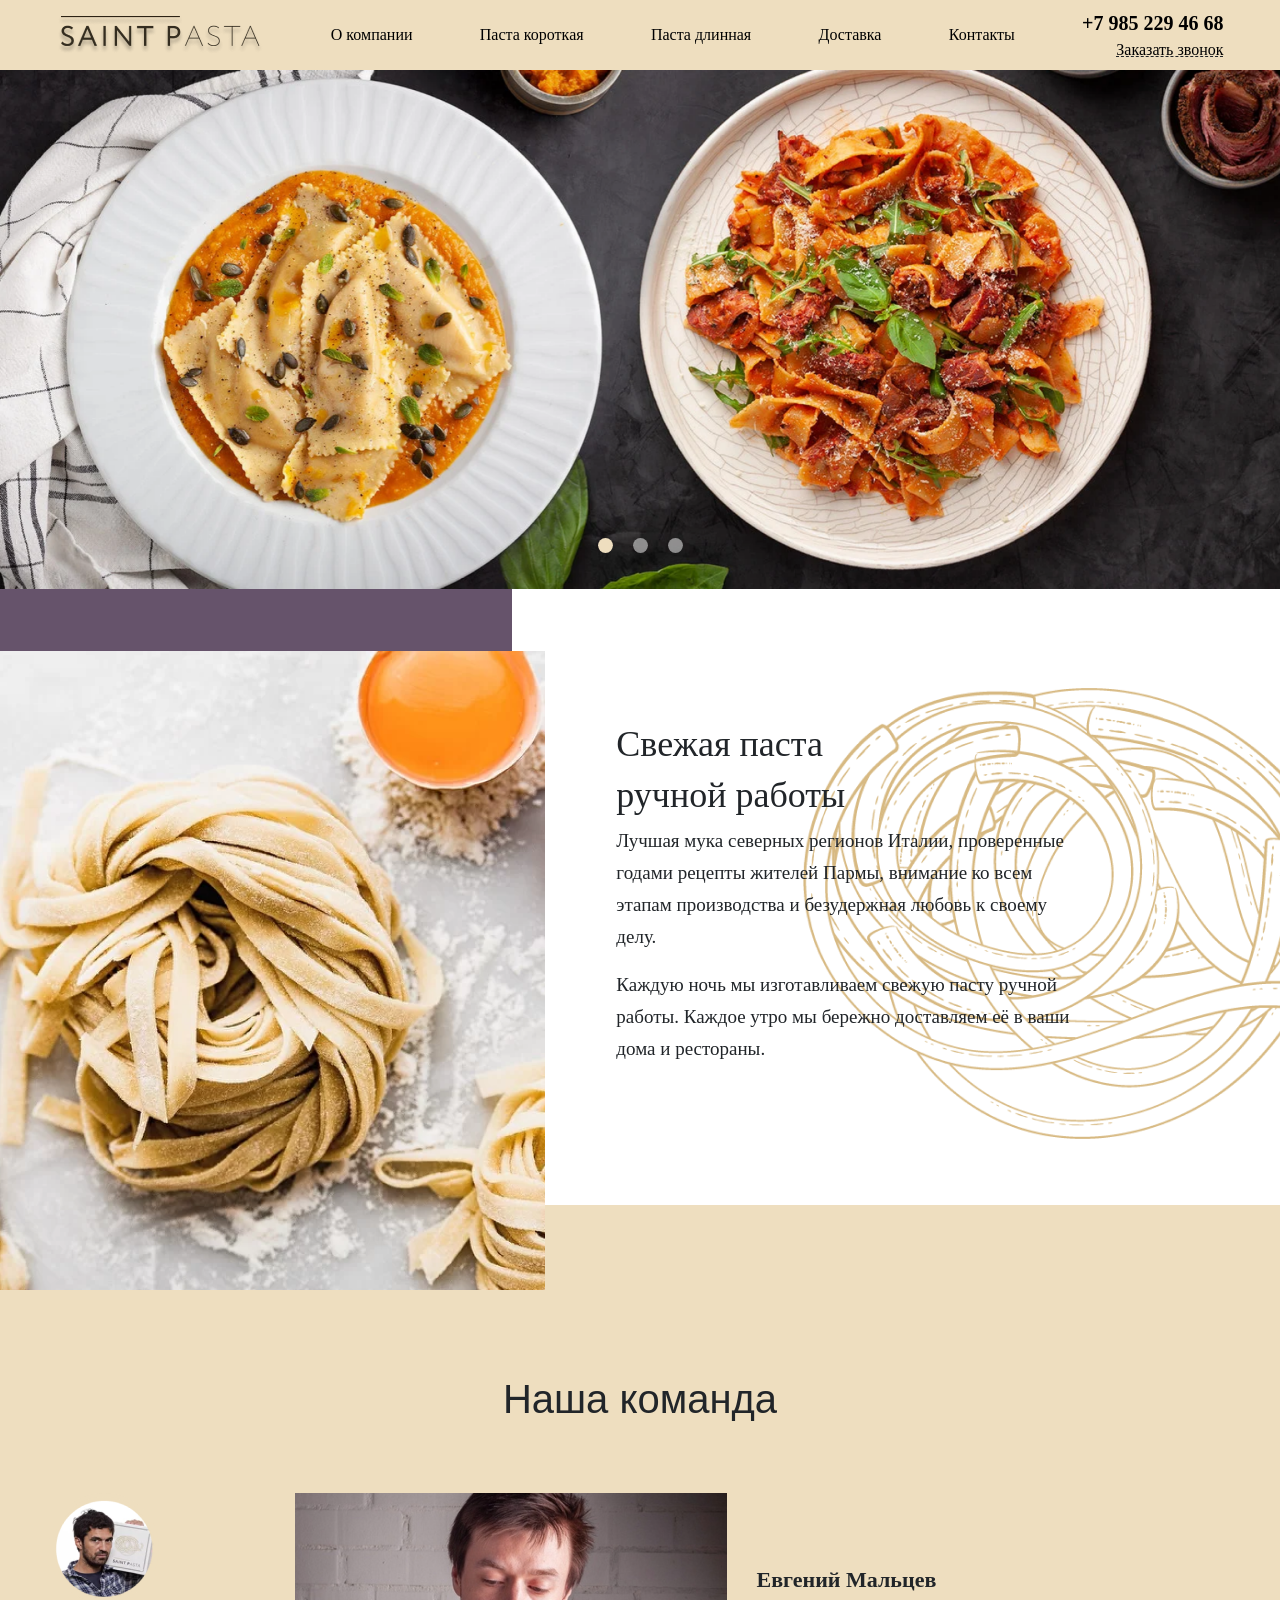
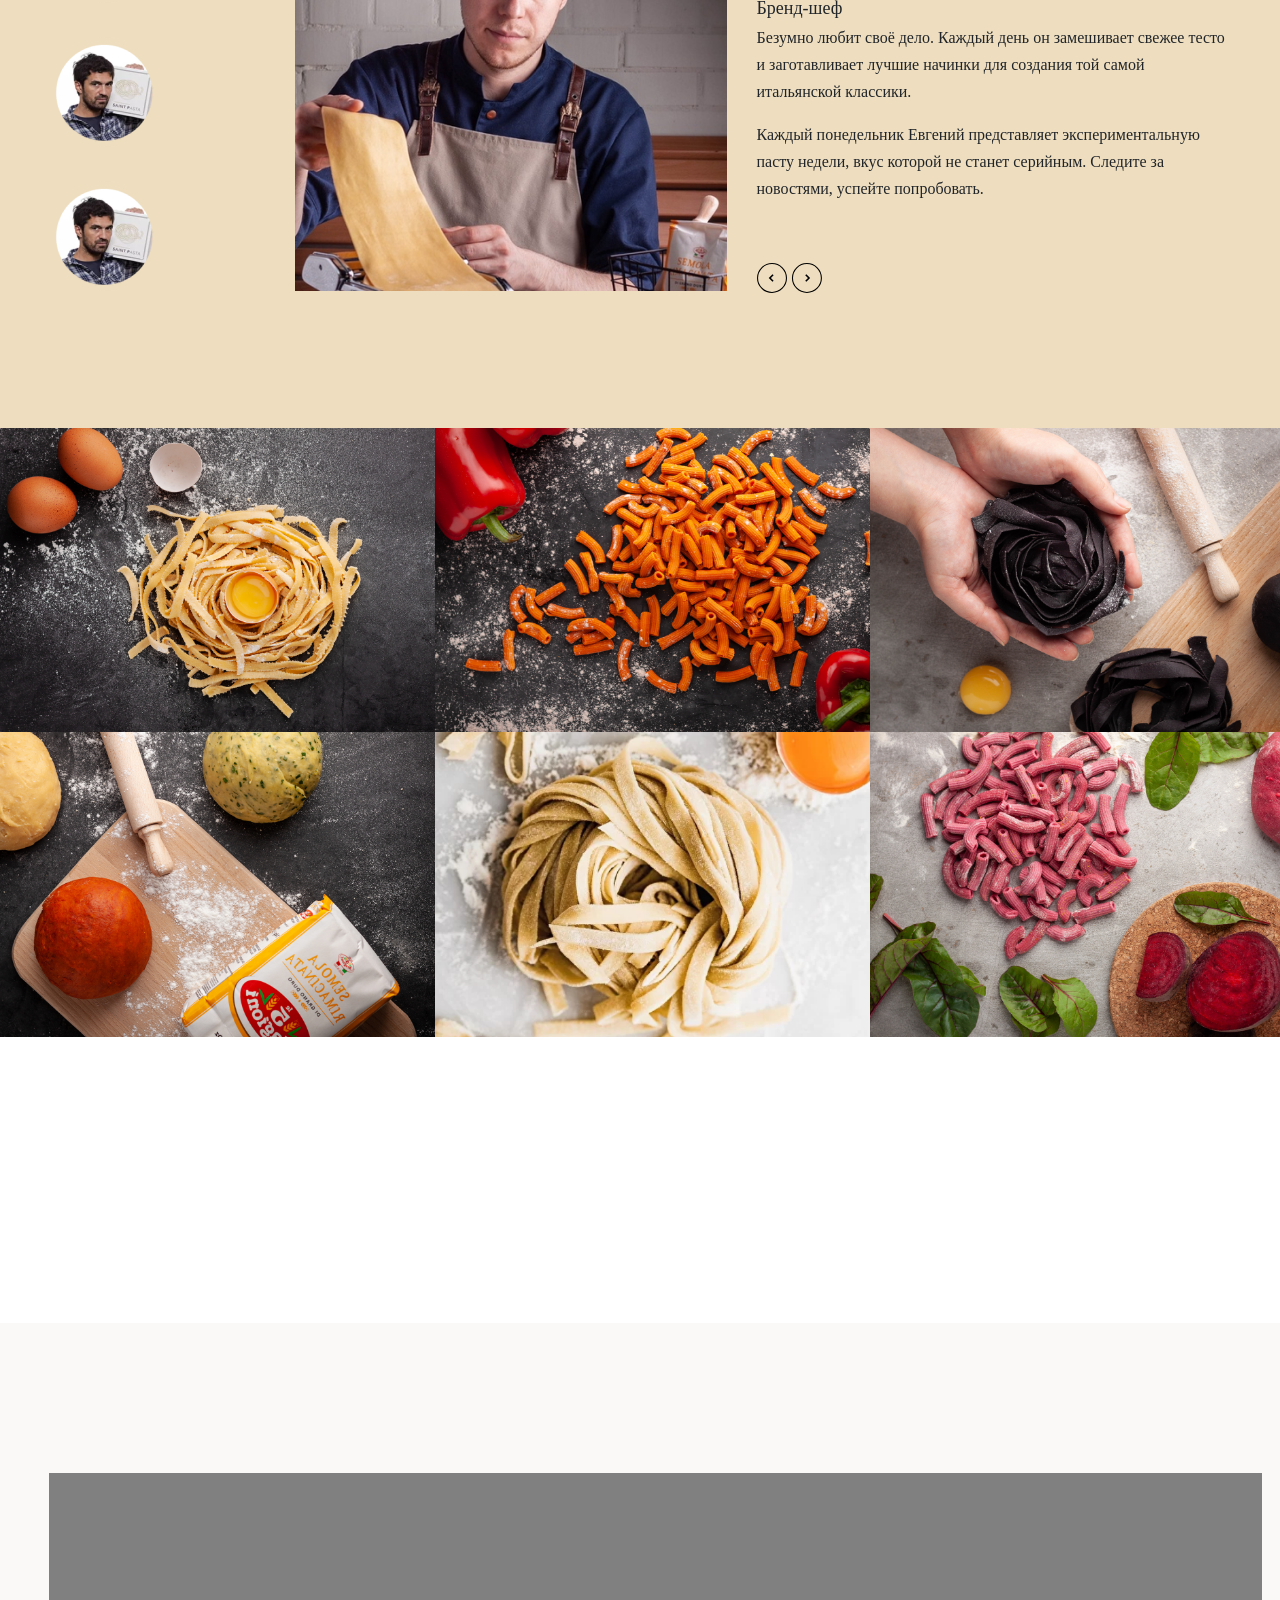
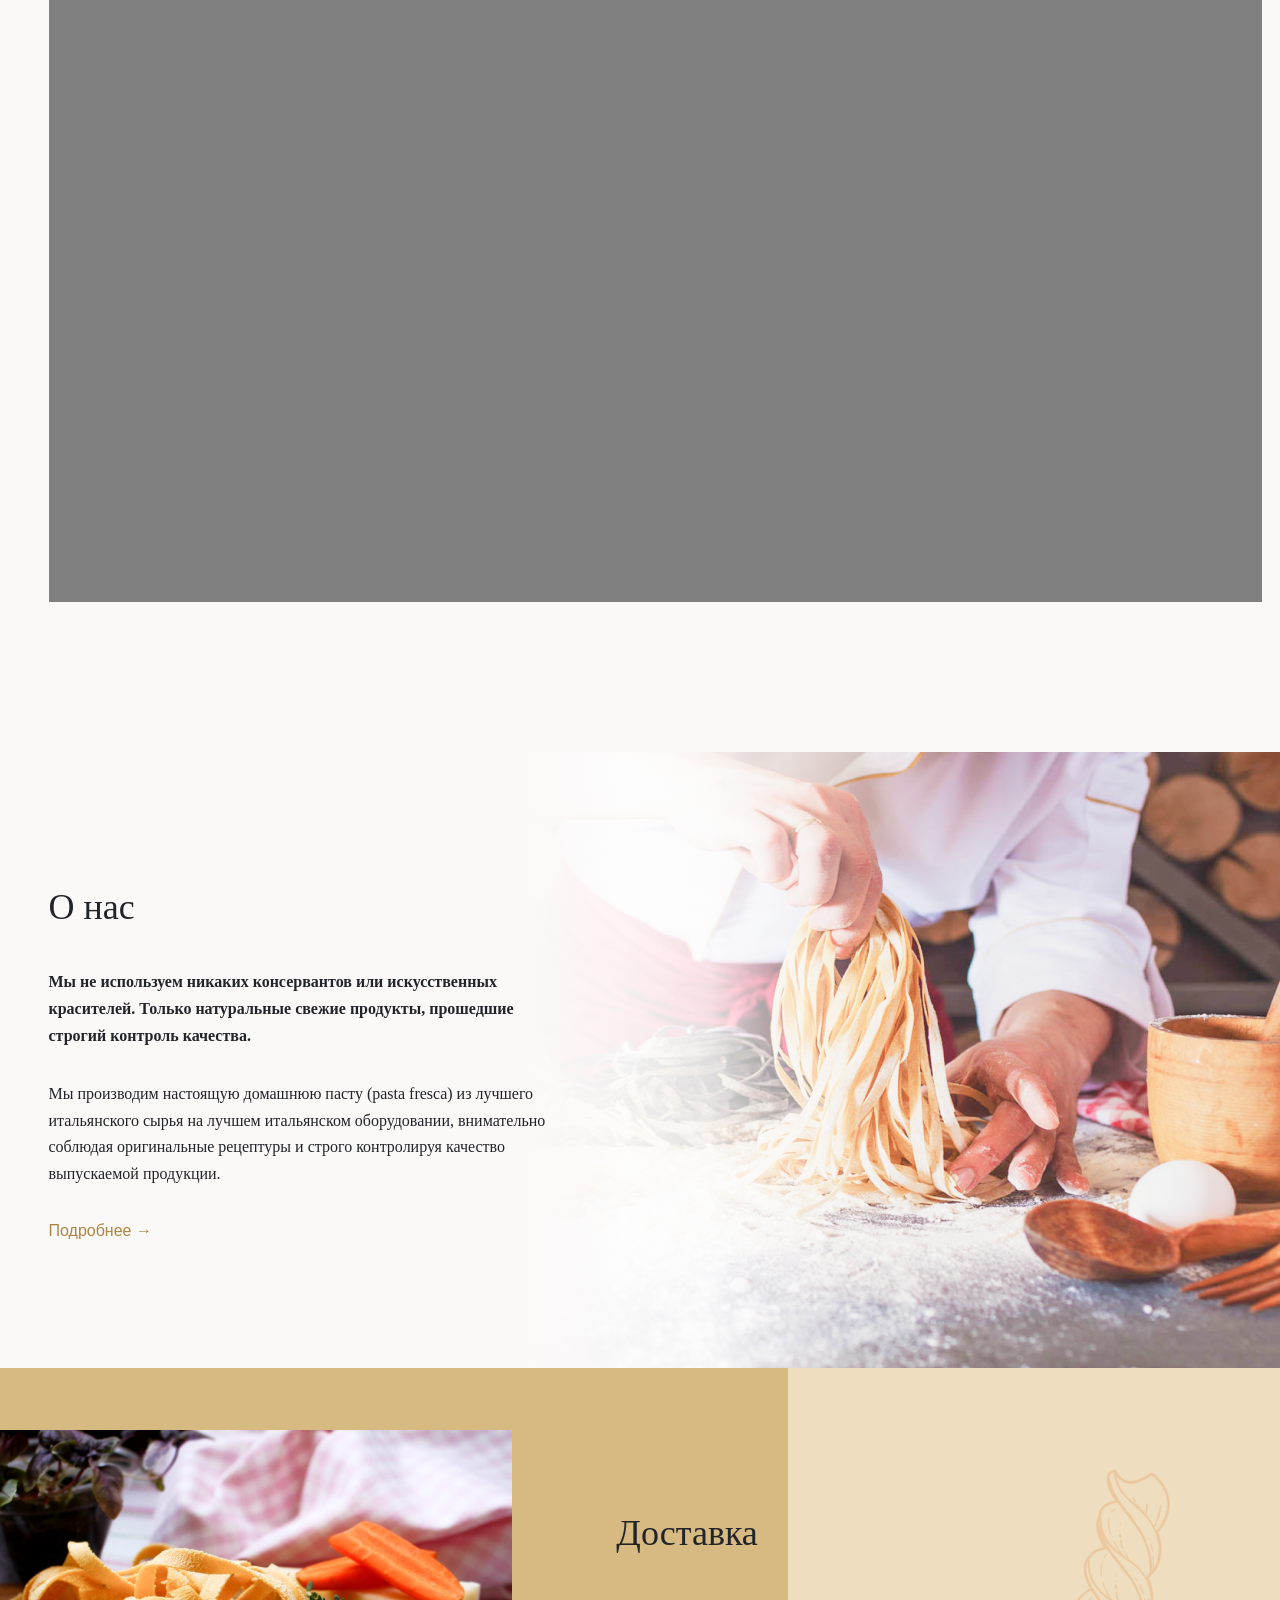
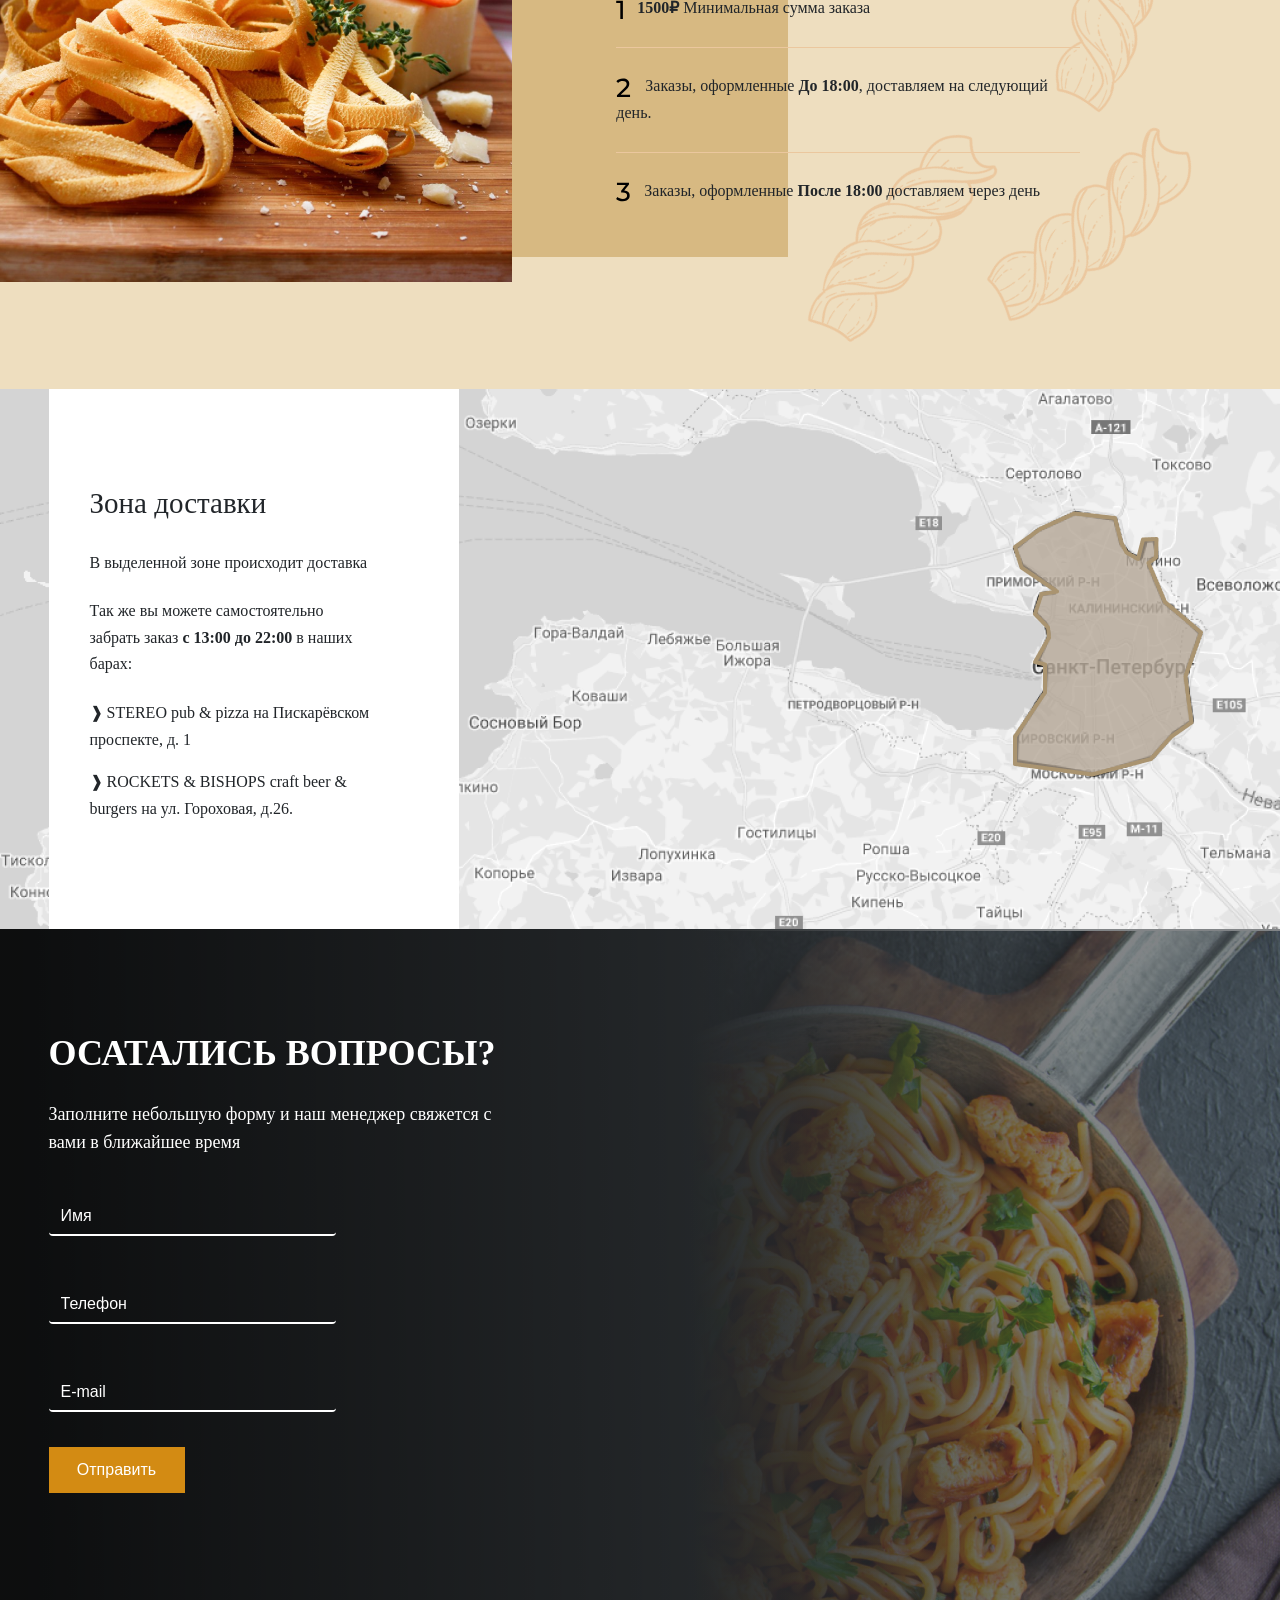
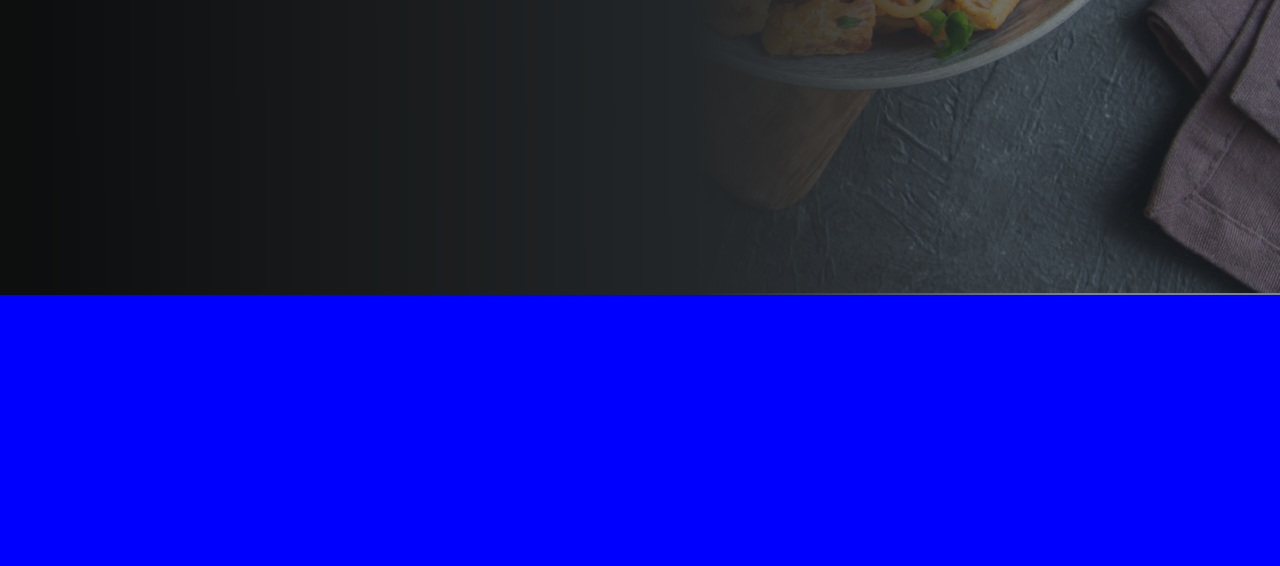
==== index.html @ 4f3c11c1 "Team edits" ====
<!doctype html>
<html lang="en">

    <head>
        <title>Santa Pasta</title>
        <meta charset="utf-8">
        <meta name="viewport" content="width=device-width, initial-scale=1, shrink-to-fit=no">
        <link rel="stylesheet" href="https://stackpath.bootstrapcdn.com/bootstrap/4.3.1/css/bootstrap.min.css" integrity="sha384-ggOyR0iXCbMQv3Xipma34MD+dH/1fQ784/j6cY/iJTQUOhcWr7x9JvoRxT2MZw1T" crossorigin="anonymous">
        <link rel="stylesheet" href="css/style.css">

    </head>

    <body>
        <header class="wrapper header_wrapper">
            <div class="container navbarPasta navbar-expand-lg">
                <ul class="navbar-nav">
                    <li class="nav-item active">
                        <a class="nav-link"><img src="img/logo.png" alt=""></a>
                    </li>
                    <li class="nav-item">
                        <a class="nav-link" href="#">О компании</a>
                    </li>
                    <li class="nav-item">
                        <a class="nav-link" href="#">Паста короткая</a>
                    </li>
                    <li class="nav-item">
                        <a class="nav-link" href="#">Паста длинная</a>
                    </li>
                    <li class="nav-item">
                        <a class="nav-link" href="#">Доставка</a>
                    </li>
                    <li class="nav-item">
                        <a class="nav-link" href="#">Контакты</a>
                    </li>
                    <li class="nav-item">
                        <div class="nav-link phoneNumber">
                            <div class="number">
                                <a href="tel:+7 985 229 46 68">+7 985 229 46 68</a>
                            </div>

                            <div class="numberText">
                                <a href="#">Заказать звонок</a>
                            </div>
                        </div>
                    </li>
                </ul>

            </div>
        </header>

        <main>
            <div id="banner__caroosel" class="carousel slide" data-ride="carousel">
                <ol class="carousel-indicators">
                    <li data-target="#banner__caroosel" data-slide-to="0" class="active"></li>
                    <li data-target="#banner__caroosel" data-slide-to="1"></li>
                    <li data-target="#banner__caroosel" data-slide-to="2"></li>
                </ol>
                <div class="carousel-inner">
                    <div class="carousel-item active">
                        <img class="d-block w-100" src="img/bgbanner.png" alt="First slide">
                    </div>
                    <div class="carousel-item">
                        <img class="d-block w-100" src="img/bgbanner_2.jpg" alt="Second slide">
                    </div>
                    <div class="carousel-item">
                        <img class="d-block w-100" src="img/bgbanner_3.jpg" alt="Third slide">
                    </div>
                </div>
            </div>
            <div class="wrapper wrapper__doubleBG pastaExplanation">
                <div class="container container__imagetext">

                    <div class="container__image">
                        <img src="img/noodles.png" alt="">
                    </div>

                    <div class="container__text">
                        <div class="container__tittle">
                            <h1>Свежая паста</h1>
                            <h1>ручной работы</h1>
                        </div>
                        <div>
                            <p>Лучшая мука северных регионов Италии, проверенные годами рецепты жителей Пармы, внимание ко
                                                                                            всем
                                                                                            этапам производства и безудержная любовь к своему делу.</p>
                            <p>Каждую ночь мы изготавливаем свежую пасту ручной работы. Каждое утро мы бережно доставляем её
                                                                                            в
                                                                                            ваши дома и рестораны.</p>
                        </div>
                    </div>
                </div>
            </div>

            <div class="wrapper pasta__OurTeam">
                <div class="container">
                    <h1 class="ourTeamTittle">Наша команда</h1>
                    <div class="team__select">
                        <div class="team__profiles">
                            <div class="team__profile">
                                <img src="img/profileIcon.png" alt="">
                            </div>
                            <div class="team__profile">
                                <img src="img/profileIcon.png" alt="">
                            </div>
                            <div class="team__profile">
                                <img src="img/profileIcon.png" alt="">
                            </div>
                        </div>
                        <div class="team__card">
                            <div class="team__fullImage">
                                <img src="img/fullProfile.png" alt="">
                            </div>
                            <div class="team__description">
                                <div class="team__descriptionTittle">
                                    <h1>Евгений Мальцев</h1>
                                    <h1>Бренд-шеф</h1>
                                </div>
                                <div class="team__descriptionGeneral">
                                    <p>Безумно любит своё дело. Каждый день он замешивает свежее тесто и заготавливает лучшие начинки для создания той самой итальянской классики.
                                    </p>
                                    <p>Каждый понедельник Евгений представляет экспериментальную пасту недели, вкус которой не станет серийным. Следите за новостями, успейте попробовать.
                                    </p>
                                    <div class="Team__Switch">
                                        <img src="img/left.svg" alt="" class="Switch__Left">
                                        <img src="img/right.svg" alt="" class="Switch__Right">
                                    </div>
                                </div>
                            </div>

                        </div>
                    </div>

                </div>
            </div>
            <div class="wrapper pasta__Examples">
                <div class="pasta__exampleCards">
                    <img class="pasta__exampleCard" src="img/1.png" alt="">
                    <img class="pasta__exampleCard" src="img/2.png" alt="">
                    <img class="pasta__exampleCard" src="img/3.png" alt="">
                </div>
                <div class="pasta__exampleCards">
                    <img class="pasta__exampleCard" src="img/4.png" alt="">
                    <img class="pasta__exampleCard" src="img/5.png" alt="">
                    <img class="pasta__exampleCard" src="img/6.png" alt="">
                </div>
            </div>
            <div class="wrapper pasta__ourProducts">
                <div class="container">
                    <div class="pasta_ourProductsSelector"></div>
                </div>
            </div>
            <div class="wrapper pasta__AboutUs">
                <div class="container flex__textBlock">
                    <div class="container__AboutUsBox">
                        <p>О нас</p>
                        <p>
                            Мы не используем никаких консервантов или искусственных красителей. Только натуральные свежие продукты, прошедшие строгий контроль качества.
                        </p>
                        <p>
                            Мы производим настоящую домашнюю пасту (pasta fresca) из лучшего итальянского сырья на лучшем итальянском оборудовании, внимательно соблюдая оригинальные рецептуры и строго контролируя качество выпускаемой продукции.
                        </p>
                        <a href="#">Подробнее &#8594
                        </a>
                    </div>
                </div>
            </div>
            <div class="wrapper pasta__Delivery">
                <div class="container container__imagetext">

                    <div class="container__image">
                        <img src="img/zonePastaImage.png" alt="">
                    </div>

                    <div class="container__text container__deliveryText">
                        <div class="container__tittle">
                            <h1>Доставка</h1>
                        </div>
                        <div>
                            <ul class="a">
                                <li>
                                    <img src="img/1.svg" style="margin-right: 10px;" alt="">
                                    <b>1500₽</b>
                                    Минимальная сумма заказа
                                </li>
                                <li>
                                    <img src="img/2.svg" style="margin-right: 10px;" alt="">
                                    Заказы, оформленные
                                    <b>До 18:00</b>, доставляем на следующий день.
                                </li>
                                <li>
                                    <img src="img/3.svg" style="margin-right: 10px;" alt="">
                                    Заказы, оформленные
                                    <b>После 18:00</b>
                                    доставляем через день
                                </li>
                            </ul>
                        </div>
                    </div>
                </div>
            </div>
            <div class="wrapper pasta__DeliveryZone">
                <div class="container">
                    <div class="container__blockzoneDelivery">
                        <div class="container__zoneDelivery">
                            <p>Зона доставки</p>
                            <p>В выделенной зоне происходит доставка</p>
                            <p>Так же вы можете самостоятельно забрать заказ
                                <b>с 13:00 до 22:00</b>
                                в наших барах:
                            </p>
                            <div class="block__adresses">
                                <p>
                                    &#10097 STEREO pub & pizza на Пискарёвском проспекте, д. 1
                                </p>
                                <p>
                                    &#10097 ROCKETS & BISHOPS craft beer & burgers на ул. Гороховая, д.26.
                                </p>
                            </div>
                        </div>
                    </div>
                </div>
            </div>
            <div class="wrapper pasta__Questions">
                <div class="container flex__Questions">
                    <div class="container__contactUs">
                        <p>Осатались вопросы?</p>
                        <p>Заполните небольшую форму и наш менеджер свяжется с вами в ближайшее время</p>
                        <div class="floating-label-group">
                            <input placeholder="Имя" required class="form-control" type="text"/>
                            <label class="floating-label">Имя</label>
                        </div>
                        <div class="floating-label-group">
                            <input placeholder="Телефон" required class="form-control" type="tel"/>
                            <label class="floating-label">Телефон</label>
                        </div>
                        <div class="floating-label-group">
                            <input placeholder="E-mail" required class="form-control" type="email"/>
                            <label class="floating-label">E-Mail</label>
                        </div>
                        <button class="contactUs__button">Отправить</button>
                    </div>
                </div>
            </div>
        </main>

        <div class="footer"></div>
        <!-- Optional JavaScript -->
        <!-- jQuery first, then Popper.js, then Bootstrap JS -->
        <script src="https://code.jquery.com/jquery-3.3.1.slim.min.js" integrity="sha384-q8i/X+965DzO0rT7abK41JStQIAqVgRVzpbzo5smXKp4YfRvH+8abtTE1Pi6jizo" crossorigin="anonymous"></script>
        <script src="https://cdnjs.cloudflare.com/ajax/libs/popper.js/1.14.7/umd/popper.min.js" integrity="sha384-UO2eT0CpHqdSJQ6hJty5KVphtPhzWj9WO1clHTMGa3JDZwrnQq4sF86dIHNDz0W1" crossorigin="anonymous"></script>
        <script src="https://stackpath.bootstrapcdn.com/bootstrap/4.3.1/js/bootstrap.min.js" integrity="sha384-JjSmVgyd0p3pXB1rRibZUAYoIIy6OrQ6VrjIEaFf/nJGzIxFDsf4x0xIM+B07jRM" crossorigin="anonymous"></script>
        <script src="js/abs.js"></script>
    </body>

</html>
---- css/style.css ----
.wrapper {
  width: 100%;
}
.container {
  max-width: 1213px;
  margin: 0 auto;
}
.header_wrapper {
  background-color: #EEDEBF;
}
.navbarPasta {
  display: flex;
  flex-direction: column;
}
.navbar-nav {
  align-items: center;
  justify-content: space-between;
}
.nav-item {
  font-family: 'Montserrat';
  font-weight: 400;
  font-size: 16px;
}
.nav-item a {
  color: black;
}
.nav-item a:hover {
  color: grey;
  transition-delay: 100ms;
}
.phoneNumber {
  display: flex;
  flex-direction: column;
}
.number {
  font-weight: bolder;
  font-size: 20px;
}
.numberText {
  text-decoration: dashed underline 1px;
  font-size: 16px;
  align-self: flex-end;
}
/*-----------------------------------------*/
.carousel-indicators li {
  width: 15px;
  height: 15px;
  border-radius: 100%;
  margin: 10px;
}
.carousel-indicators .active {
  background-color: #EEDEBF;
}
/*------------------------*/
.tabs-container {
  max-width: 1000px;
  margin: 50px auto;
  padding: 25px;
}
.tabs {
  display: flex;
}
.tabs li:not(:last-child) {
  margin-right: 7px;
}
.tabs li a {
  display: block;
  position: relative;
  top: 4px;
  padding: 10px 25px;
  border-radius: 2px 2px 0 0;
  background: white;
  opacity: 0.7;
  transition: all 0.1s ease-in-out;
}
.tabs li.active a,
.tabs li a:hover {
  opacity: 1;
  top: 0;
}
.tabs-content {
  position: relative;
  z-index: 2;
  padding: 25px;
  border-radius: 0 4px 4px 4px;
  background: white;
}
.tabs-panel {
  display: none;
}
.tabs-panel.active {
  display: block;
}
.pastaExplanation {
  display: flex;
  height: 616px;
}
.wrapper__doubleBG {
  height: 616px;
  background: url('../img/noodle.png'), linear-gradient(to right, #66536B 0%, #66536B 40%, white 40%, white 100%);
  background-repeat: no-repeat, no-repeat;
  background-position: center right -190px, left;
}
.container__imagetext {
  display: flex;
  position: relative;
  align-items: center;
}
.container__text {
  display: flex;
  flex-wrap: wrap;
  width: 464px;
  height: 349px;
  align-items: center;
  margin-left: 48%;
}
/*Текст*/
.container__tittle {
  display: flex;
  flex-direction: column;
}
.container__tittle h1 {
  font-family: 'Montserrat';
  font-style: normal;
  font-size: 36px;
  font-weight: 400;
}
.container__text p {
  font-family: 'Montserrat';
  font-style: normal;
  font-size: 19px;
  font-weight: 400;
  line-height: 168.4%;
}
/*Картика слева*/
.container__image {
  position: absolute;
  top: 62px;
  left: -127px;
}
/**/
.pasta__OurTeam {
  display: flex;
  height: 823px;
  background-color: #EEDEBF;
}
.ourTeamTittle {
  display: flex;
  margin-top: 170px;
  margin-bottom: 70px;
  justify-content: center;
}
.team__select {
  display: flex;
  height: 398px;
  justify-content: space-between;
}
.team__profiles {
  display: flex;
  flex-direction: column;
  justify-content: space-between;
}
.team__profile {
  border-radius: 55px;
  border: 4px solid #EEDEBF;
}
.team__profile:hover {
  border: 4px solid goldenrod;
}
.team__profile:active {
  border: 4px solid goldenrod;
}
.team__card {
  display: flex;
  align-items: flex-end;
}
.team__description {
  padding-left: 30px;
  height: 322px;
  width: 505px;
}
.team__descriptionTittle h1:first-child {
  font-family: 'Montserrat';
  font-style: normal;
  font-weight: 700;
  font-size: 22px;
  line-height: 100%;
}
.team__descriptionTittle h1:nth-child(2) {
  font-family: 'Montserrat';
  font-style: normal;
  font-weight: 500;
  font-size: 18px;
  line-height: 100%;
}
.team__descriptionGeneral p {
  font-family: 'Montserrat';
  font-style: normal;
  font-weight: 400;
  font-size: 16px;
  line-height: 168.4%;
}
.Team__Switch {
  margin-top: 60px;
}
/**/
.pasta__Examples {
  height: 895px;
  overflow: hidden;
  display: flex;
  flex-direction: column;
}
.pasta__exampleCards {
  display: flex;
}
.pasta__exampleCard {
  width: 34%;
  height: auto;
}
/**/
.pasta__ourProducts {
  background: #FBF8F8;
  height: 1029px;
  display: flex;
  align-items: center;
}
.pasta_ourProductsSelector {
  height: 729px;
  width: 1213px;
  background-color: grey;
}
/**/
.pasta__AboutUs {
  height: 616px;
  background: #ffffff;
  background: linear-gradient(90deg, #FBF8F8 40.92%, rgba(254, 254, 254, 0.93) 48.78%, rgba(254, 254, 254, 0.84) 55.54%, rgba(251, 248, 248, 0) 69.05%), url('../img/bgONas.png');
  background-position: right;
  background-repeat: no-repeat;
  display: flex;
}
.flex__textBlock {
  display: flex;
  align-items: center;
}
.container__AboutUsBox {
  height: 381px;
  width: 514px;
  display: flex;
  flex-direction: column;
  justify-content: space-around;
}
.container__AboutUsBox a {
  color: #AD8442;
}
.container__AboutUsBox :first-child {
  font-family: 'Montserrat';
  font-style: normal;
  font-weight: 400;
  font-size: 36px;
  line-height: 168.4%;
}
.container__AboutUsBox :nth-child(2) {
  font-family: 'Montserrat';
  font-style: normal;
  font-weight: 600;
  font-size: 16px;
  line-height: 168.4%;
}
.container__AboutUsBox :nth-child(3) {
  font-family: 'Montserrat';
  font-style: normal;
  font-weight: 400;
  font-size: 16px;
  line-height: 168.4%;
}
/**/
.pasta__Delivery {
  height: 621px;
  background-color: #EEDEBF;
  background-image: url('../img/zoneBGblock.png'), url('../img/zoneMacarons.png');
  background-repeat: no-repeat;
  background-position: left top,top right;
  display: flex;
}
.container__deliveryText {
  display: flex;
  justify-content: space-evenly;
  flex-direction: column;
  align-items: flex-start;
}
.pasta__Delivery ul.a {
  list-style-type: none;
  padding-left: 0;
}
.a li {
  font-family: 'Montserrat';
  font-style: normal;
  font-weight: 400;
  font-size: 16px;
  line-height: 168.4%;
  border-bottom: 1px solid #EBC79E;
  padding-bottom: 25px;
  padding-top: 25px;
}
.a li:nth-child(3) {
  border: none;
}
/**/
.pasta__DeliveryZone {
  height: 540px;
  background-image: url('../img/zoneMap.png');
  background-repeat: no-repeat;
}
.container__blockzoneDelivery {
  background: white;
  width: 410px;
  height: 540px;
  align-items: center;
  display: flex;
}
.container__zoneDelivery {
  margin-left: 10%;
  display: flex;
  flex-direction: column;
  justify-content: space-around;
  width: 287px;
  height: 365px;
}
.container__zoneDelivery p:first-child {
  font-family: 'Montserrat';
  font-style: normal;
  font-weight: 400;
  font-size: 29px;
  line-height: 168.4%;
}
.container__zoneDelivery :nth-child(2) {
  font-family: 'Montserrat';
  font-style: normal;
  font-weight: 400;
  font-size: 16px;
  line-height: 168.4%;
}
.container__zoneDelivery :nth-child(3) {
  font-family: 'Montserrat';
  font-style: normal;
  font-weight: 400;
  font-size: 16px;
  line-height: 168.4%;
}
.block__adresses p:first-child {
  font-family: 'Montserrat';
  font-style: normal;
  font-weight: 400;
  font-size: 16px;
  line-height: 168.4%;
}
/**/
.flex__Questions {
  display: flex;
  align-items: center;
}
.pasta__Questions {
  height: 966px;
  display: flex;
  background: linear-gradient(89.57deg, rgba(0, 0, 0, 0.72) 2.28%, rgba(0, 0, 0, 0) 76.28%), linear-gradient(89.84deg, #2D3134 53.99%, rgba(38, 43, 47, 0.58) 84.44%), url('../img/questionsBG.png');
  background-repeat: no-repeat;
  background-position: right;
}
.container__contactUs {
  height: 471px;
  width: 479px;
  color: white;
  display: flex;
  flex-direction: column;
  justify-content: space-around;
  margin-bottom: 300px;
}
.container__contactUs p:first-child {
  font-family: 'Montserrat';
  font-style: normal;
  font-weight: 600;
  font-size: 36px;
  line-height: 121.9%;
  text-transform: uppercase;
}
.container__contactUs p:nth-child(2) {
  font-family: 'Montserrat';
  font-style: normal;
  font-weight: 400;
  font-size: 18px;
  line-height: 155.4%;
}
input::placeholder {
  color: #dbdbdb;
}
.form-control {
  background-color: transparent;
  outline: 0;
  border-width: 0 0 2px;
  border-color: white;
  color: white;
}
.form-control::placeholder {
  color: white;
}
.form-control:focus {
  background-color: transparent;
  color: white;
  box-shadow: none;
}
.floating-label-group {
  position: relative;
  margin-top: 15px;
  margin-bottom: 25px;
  width: 60%;
}
.floating-label-group .floating-label {
  font-size: 13px;
  color: transparent;
  position: absolute;
  pointer-events: none;
  top: 9px;
  left: 12px;
  transition: ease-in 120ms;
}
.floating-label-group input:focus ~ .floating-label,
.floating-label-group input:not(:focus):valid ~ .floating-label {
  top: -15px;
  bottom: 0px;
  left: 0px;
  font-size: 12px;
  opacity: 1;
  color: white;
}
.floating-label-group :focus::placeholder {
  color: transparent;
}
.contactUs__button {
  height: 46px;
  width: 136px;
  background-color: #D38B13;
  border: none;
  color: white;
}
/**/
.footer {
  height: 271px;
  background-color: blue;
  backdrop-filter: blur(15px);
}
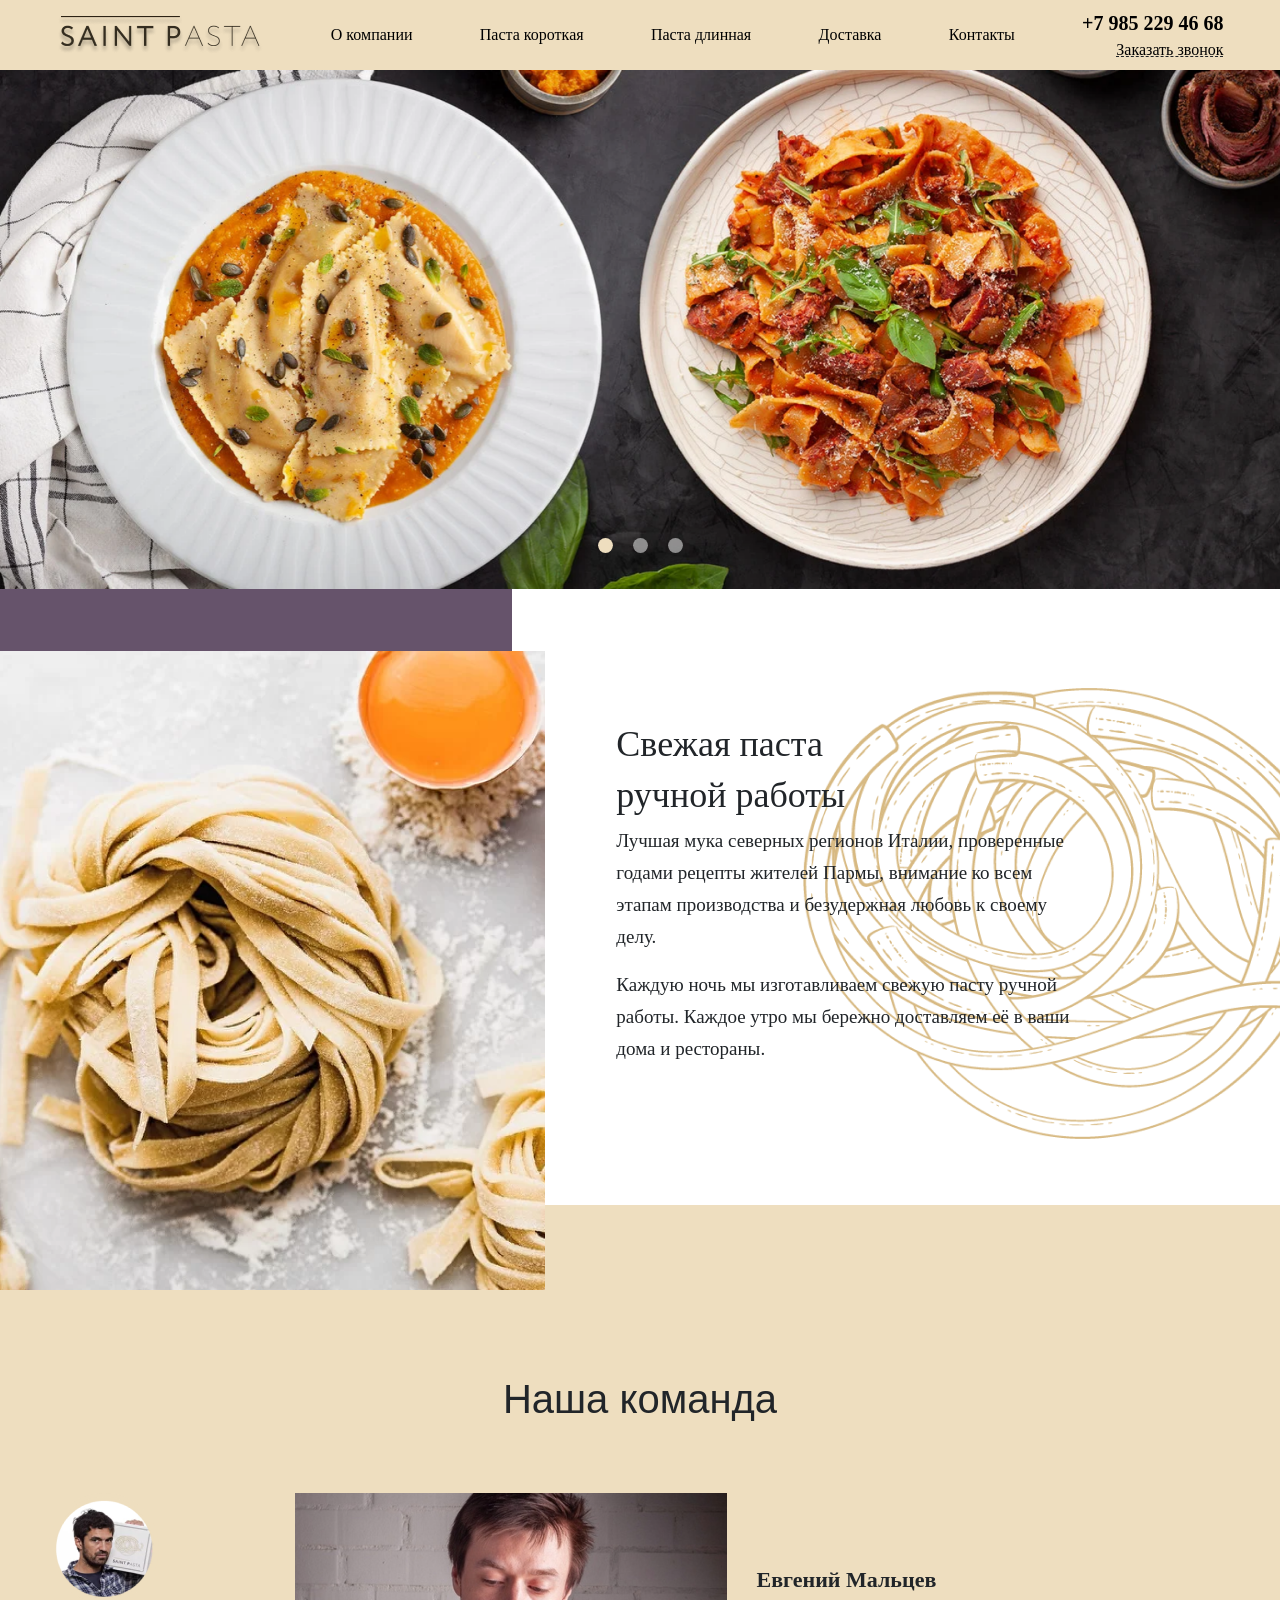
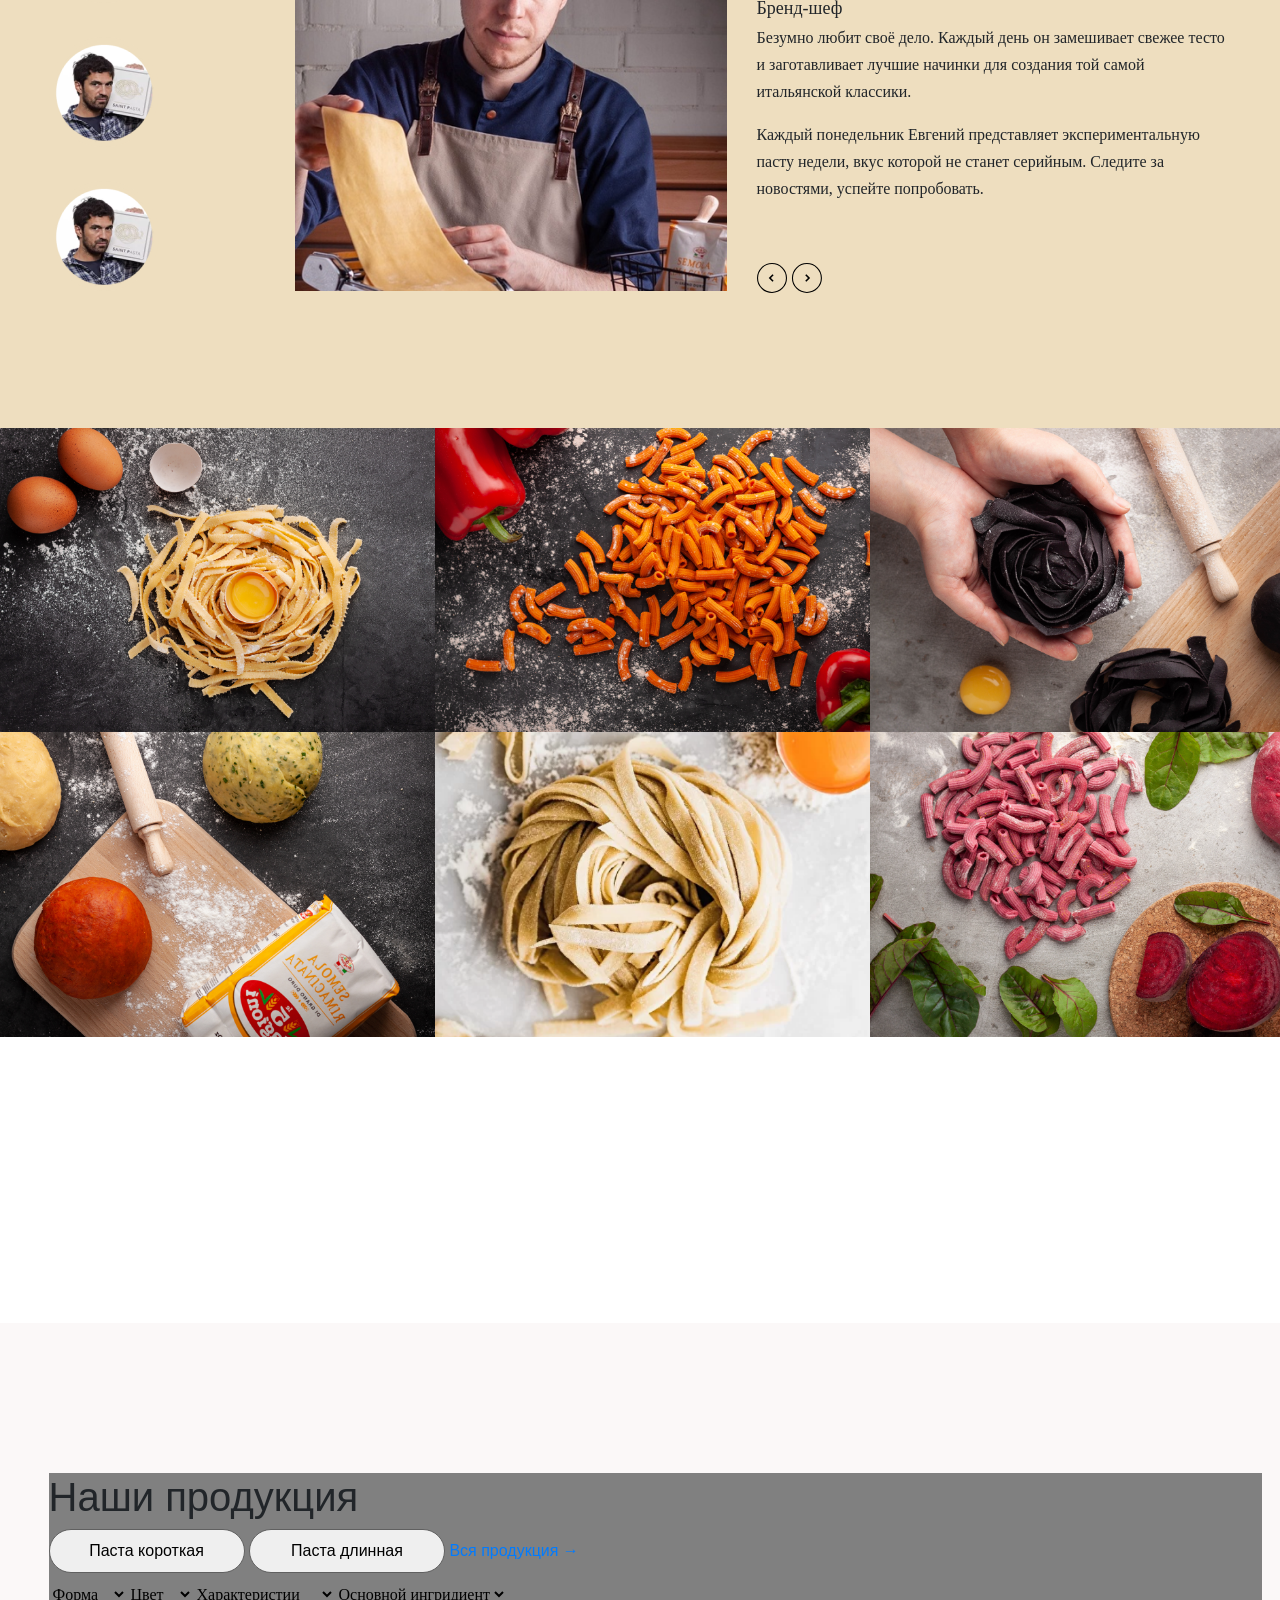
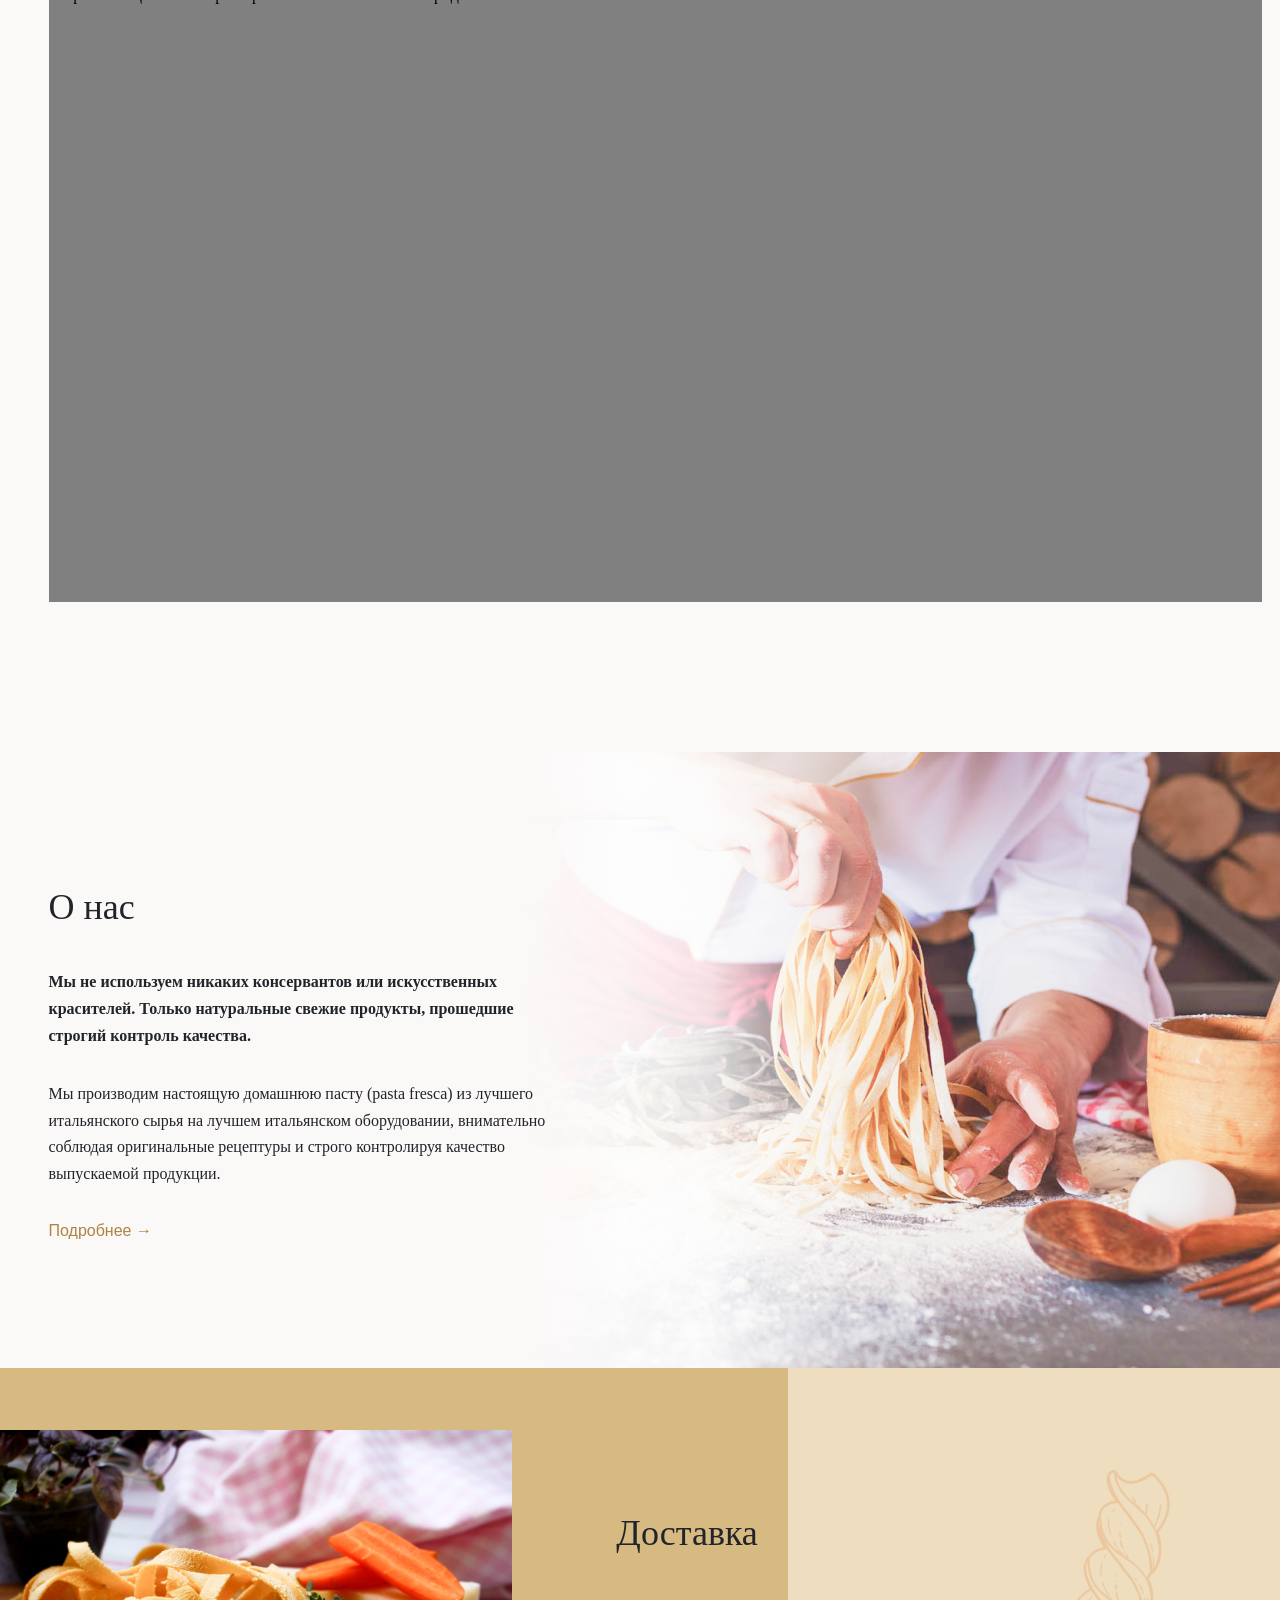
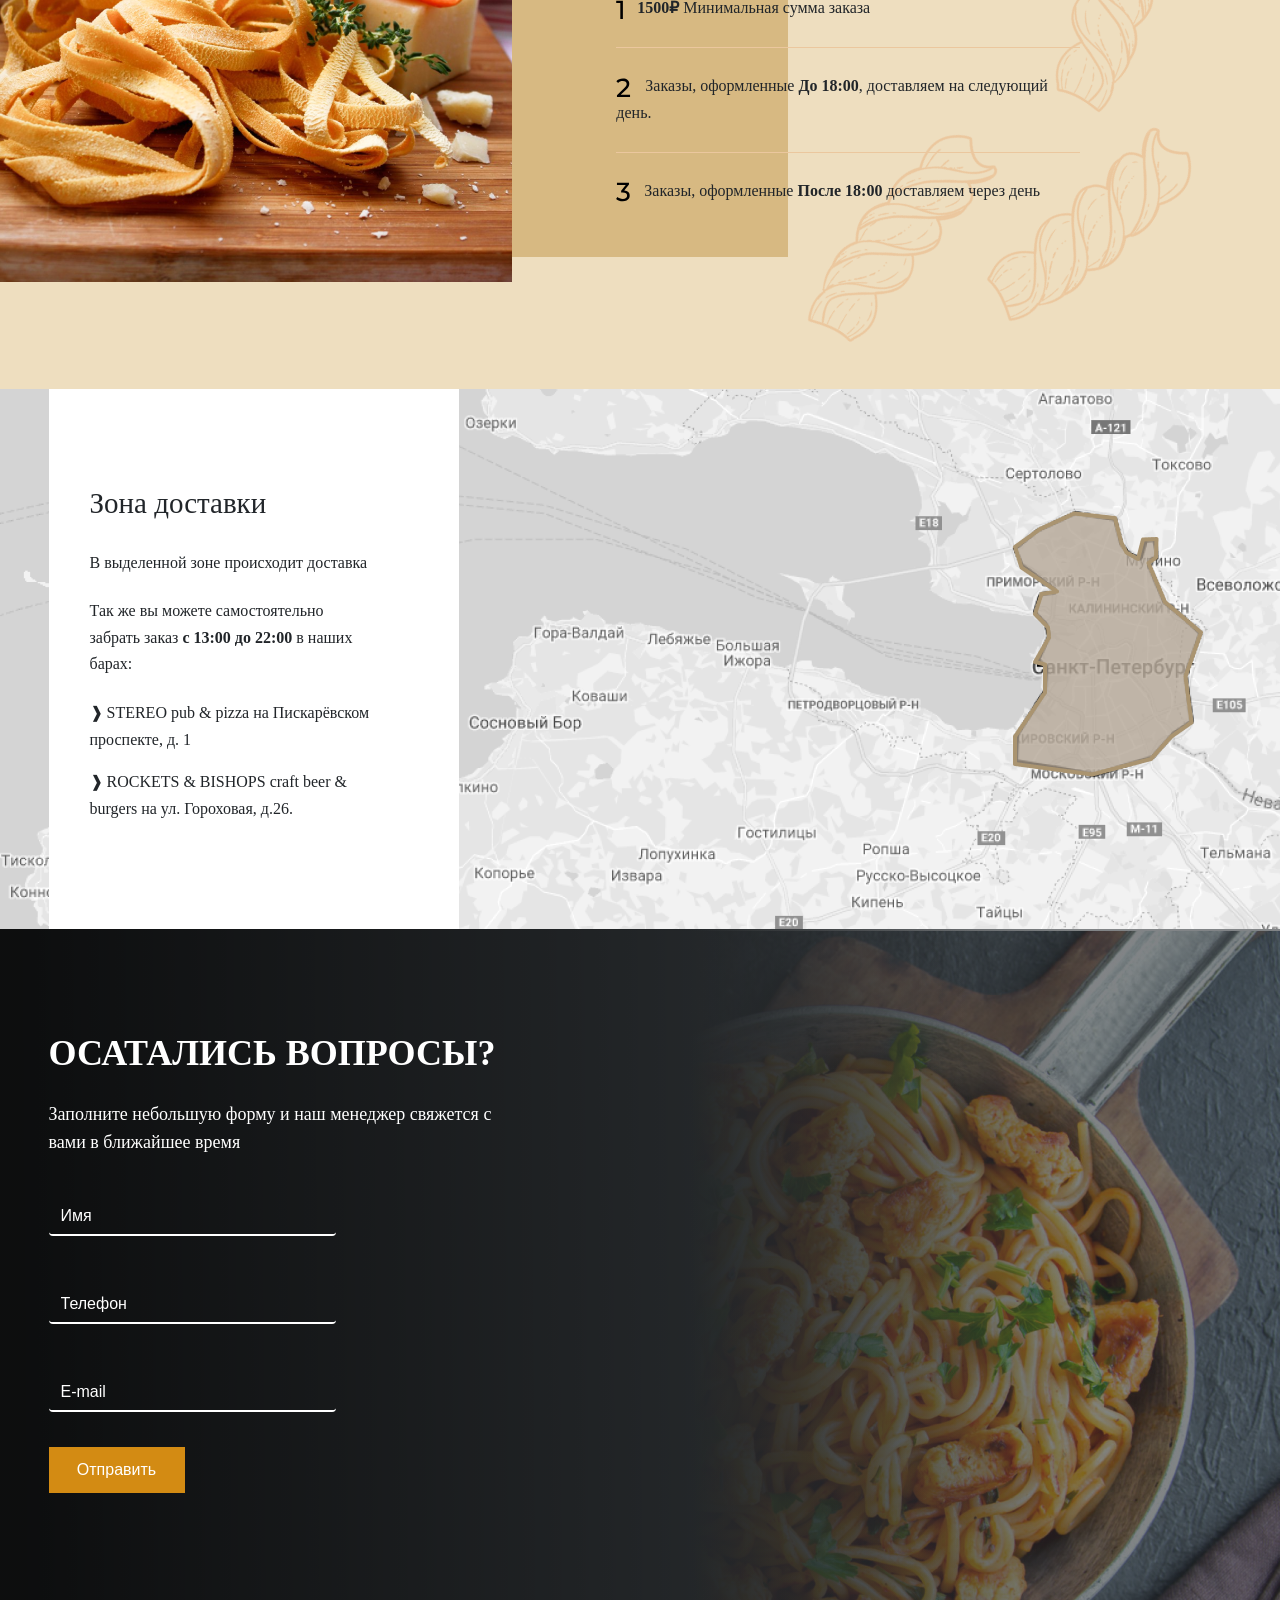
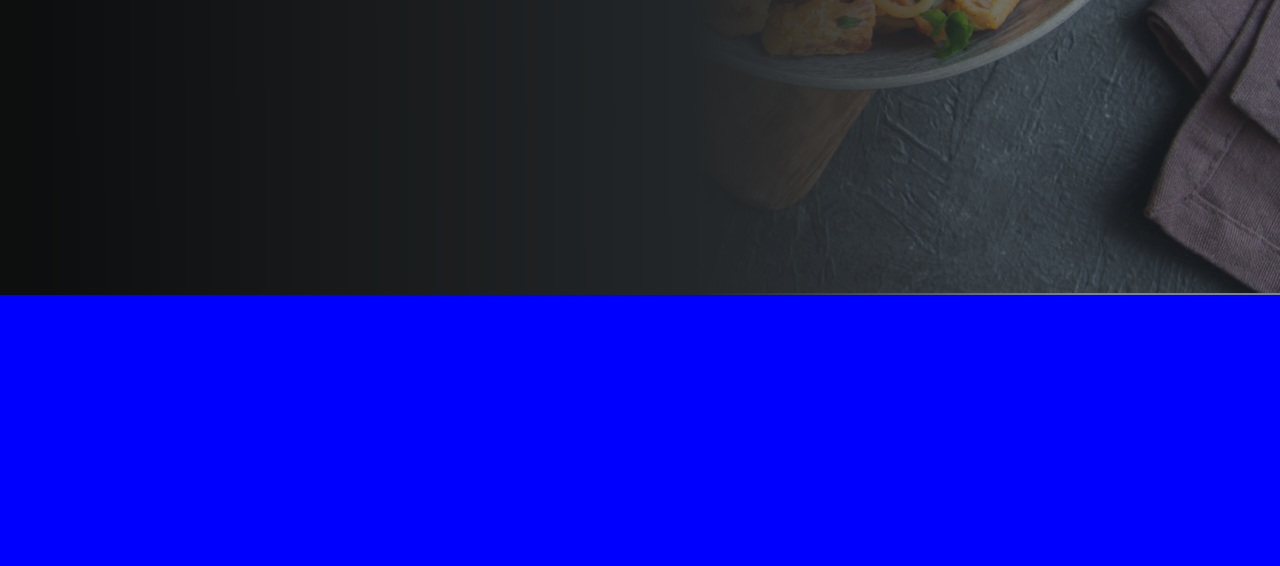
==== commit 91d4e7da: "added product filters" ====
--- a/index.html
+++ b/index.html
@@ -146,7 +146,51 @@
             </div>
             <div class="wrapper pasta__ourProducts">
                 <div class="container">
-                    <div class="pasta_ourProductsSelector"></div>
+
+                    <div class="pasta_ourProductsSelector">
+                        <h1>Наши продукция</h1>
+                        <button class="ourProductsSelector__Button">Паста короткая</button>
+                        <button class="ourProductsSelector__Button">Паста длинная</button>
+                        <a href="#">Вся продукция &#8594</a>
+                        
+                        <div class="ourProductsSelector__Filters">
+                            <nav class="navbar navbar-expand-lg navbar-light pl-lg-0 pl-auto">
+                                <div class="collapse navbar-collapse" id="mynav">
+                                    <ul class="navbar-nav d-lg-flex align-items-lg-center">
+                                        <li class="nav-item">
+                                            <select class="ourProductsSelector__Filter minimal" name="sort" id="sort">
+                                                <option value="" hidden selected>Форма</option>
+                                                <option value="form1">Форма 1</option>
+                                                <option value="form2">Форма 2</option>
+                                            </select>
+                                        </li>
+                                        <li class="nav-item">
+                                            <select class="ourProductsSelector__Filter minimal" name="sort" id="sort">
+                                                <option value="" hidden selected>Цвет</option>
+                                                <option value="color1">Цвет 1</option>
+                                                <option value="color2">Цвет 2</option>
+                                            </select>
+                                        </li>
+                                        <li class="nav-item">
+                                            <select class="ourProductsSelector__Filter minimal" name="sort" id="sort">
+                                                <option value="" hidden selected>Характеристии</option>
+                                                <option value="character1">Характеристика 1</option>
+                                                <option value="character2">Характеристика 2</option>
+                                            </select>
+                                        </li>
+                                        <li class="nav-item">
+                                            <select class="ourProductsSelector__Filter minimal" name="sort" id="sort">
+                                                <option value="" hidden selected>Основной ингридиент</option>
+                                                <option value="ingridient">Ингридиент 1</option>
+                                                <option value="ingridient">Ингридиент 2</option>
+                                            </select>
+                                        </li>
+                                        <li class="nav-item d-lg-none d-inline-flex"></li>
+                                    </ul>
+                                </div>
+                            </nav>
+                        </div>
+                    </div>
                 </div>
             </div>
             <div class="wrapper pasta__AboutUs">
--- a/css/style.css
+++ b/css/style.css
@@ -229,6 +229,27 @@
   width: 1213px;
   background-color: grey;
 }
+.ourProductsSelector__Button {
+  width: 196px;
+  height: 44px;
+  border: 1px solid #606060;
+  box-sizing: border-box;
+  border-radius: 22px;
+}
+.ourProductsSelector__Filter {
+  height: 27px;
+  background: transparent;
+  color: black;
+  border: none;
+  border-width: 0;
+  border-style: none;
+  outline: none;
+  font-family: 'Montserrat';
+  font-style: normal;
+  font-weight: 400;
+  font-size: 16px;
+  line-height: 168.4%;
+}
 /**/
 .pasta__AboutUs {
   height: 616px;
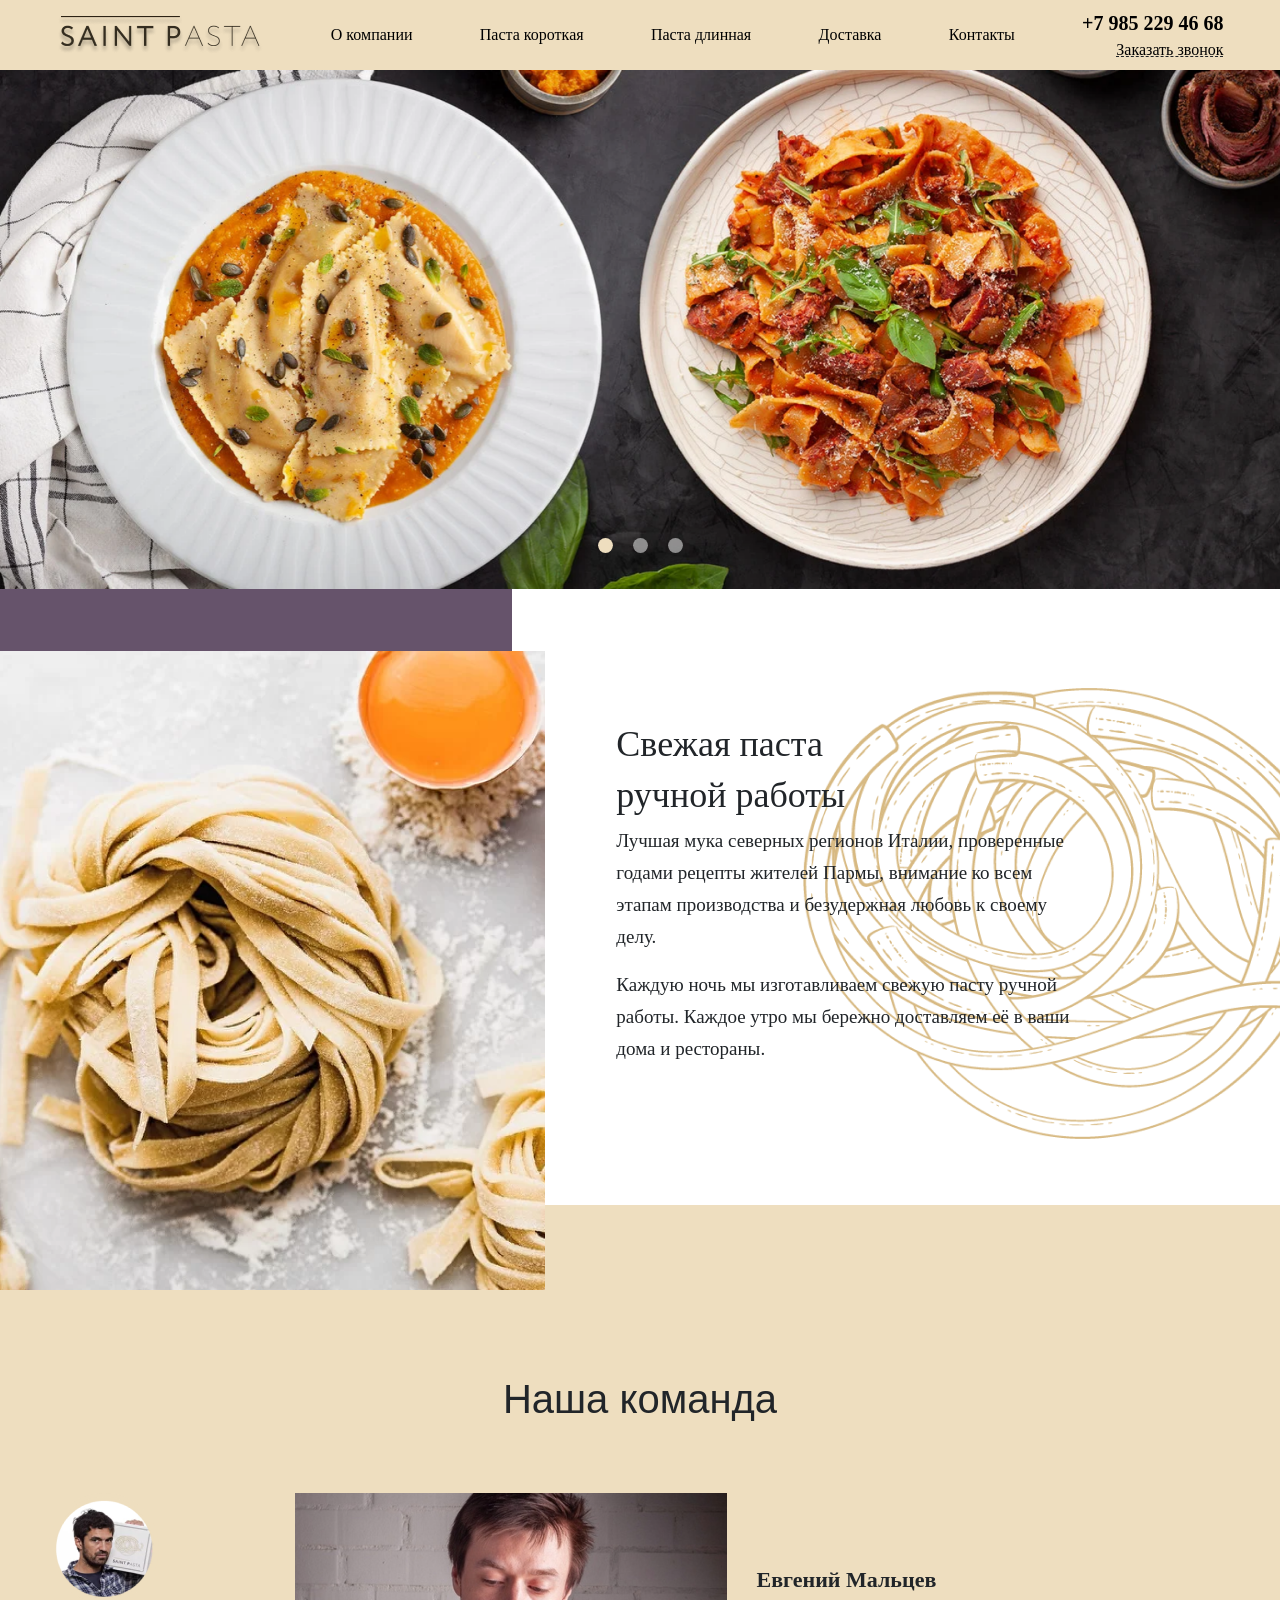
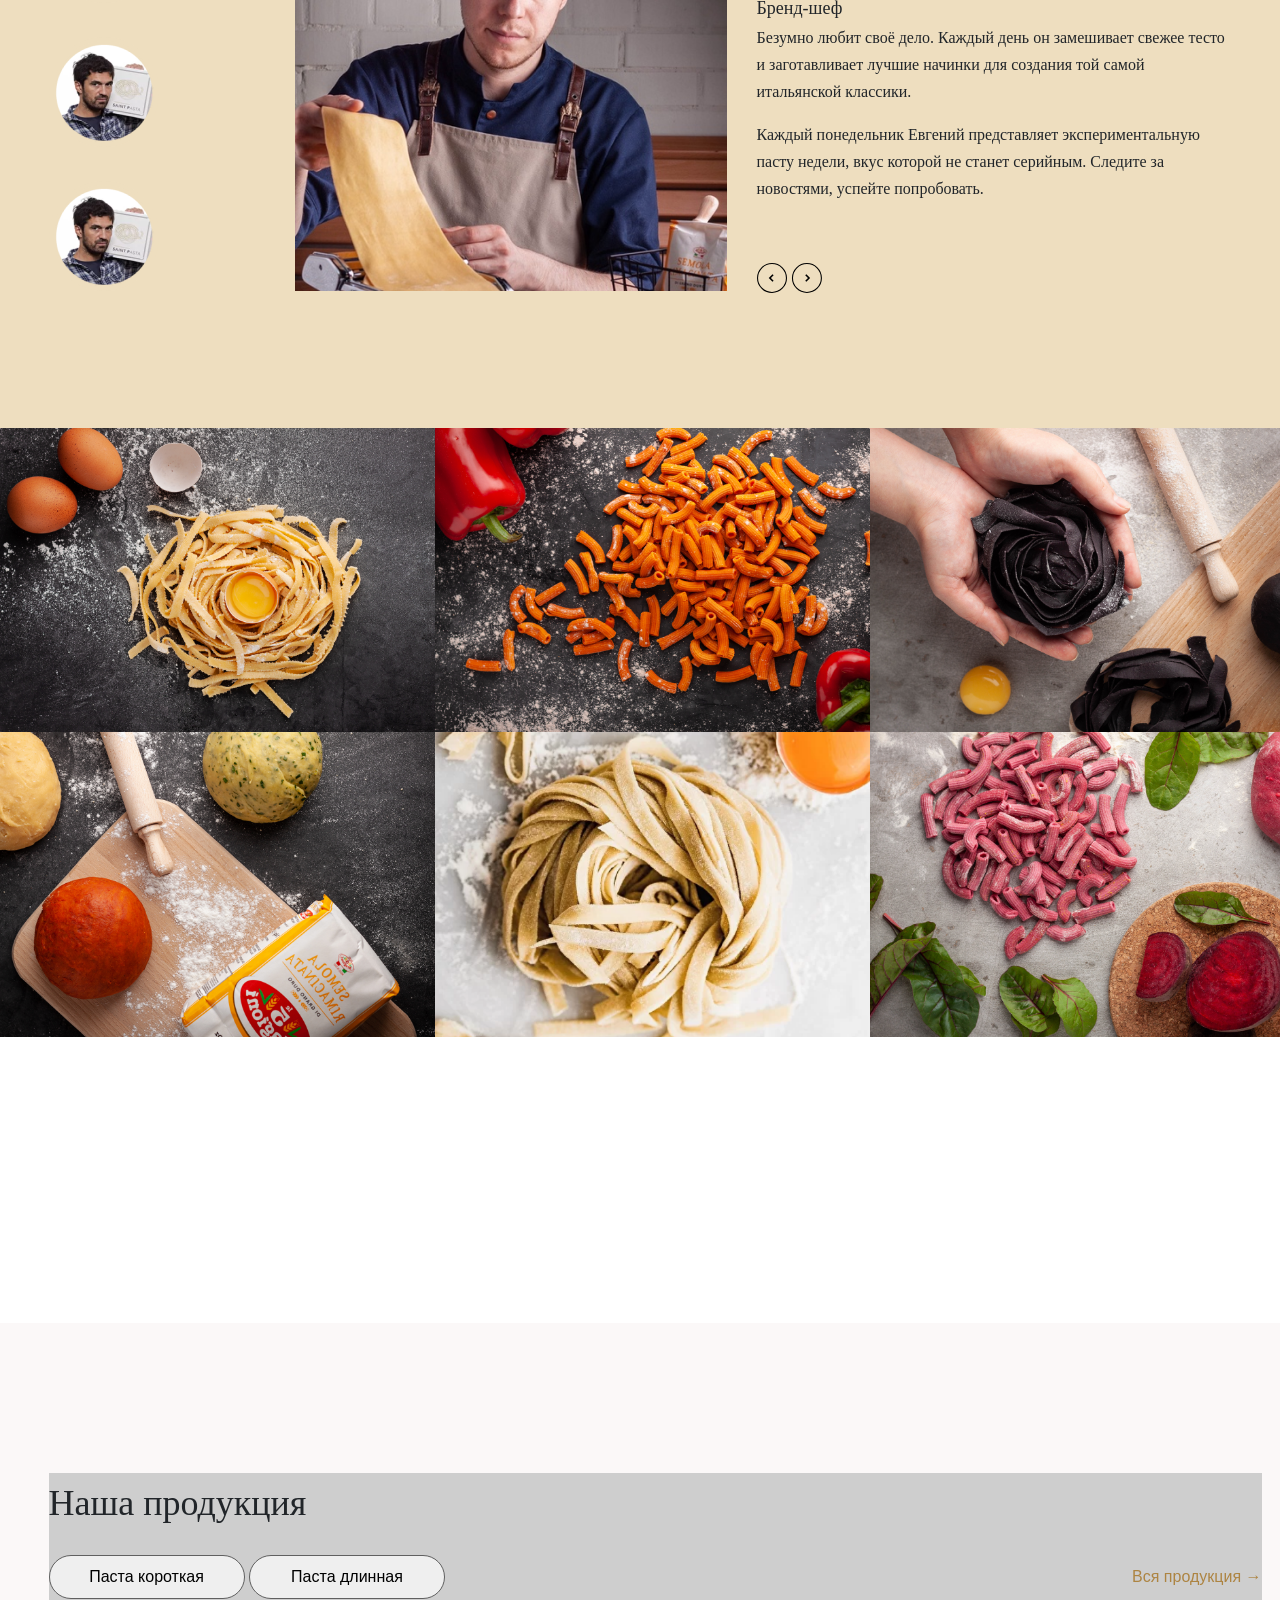
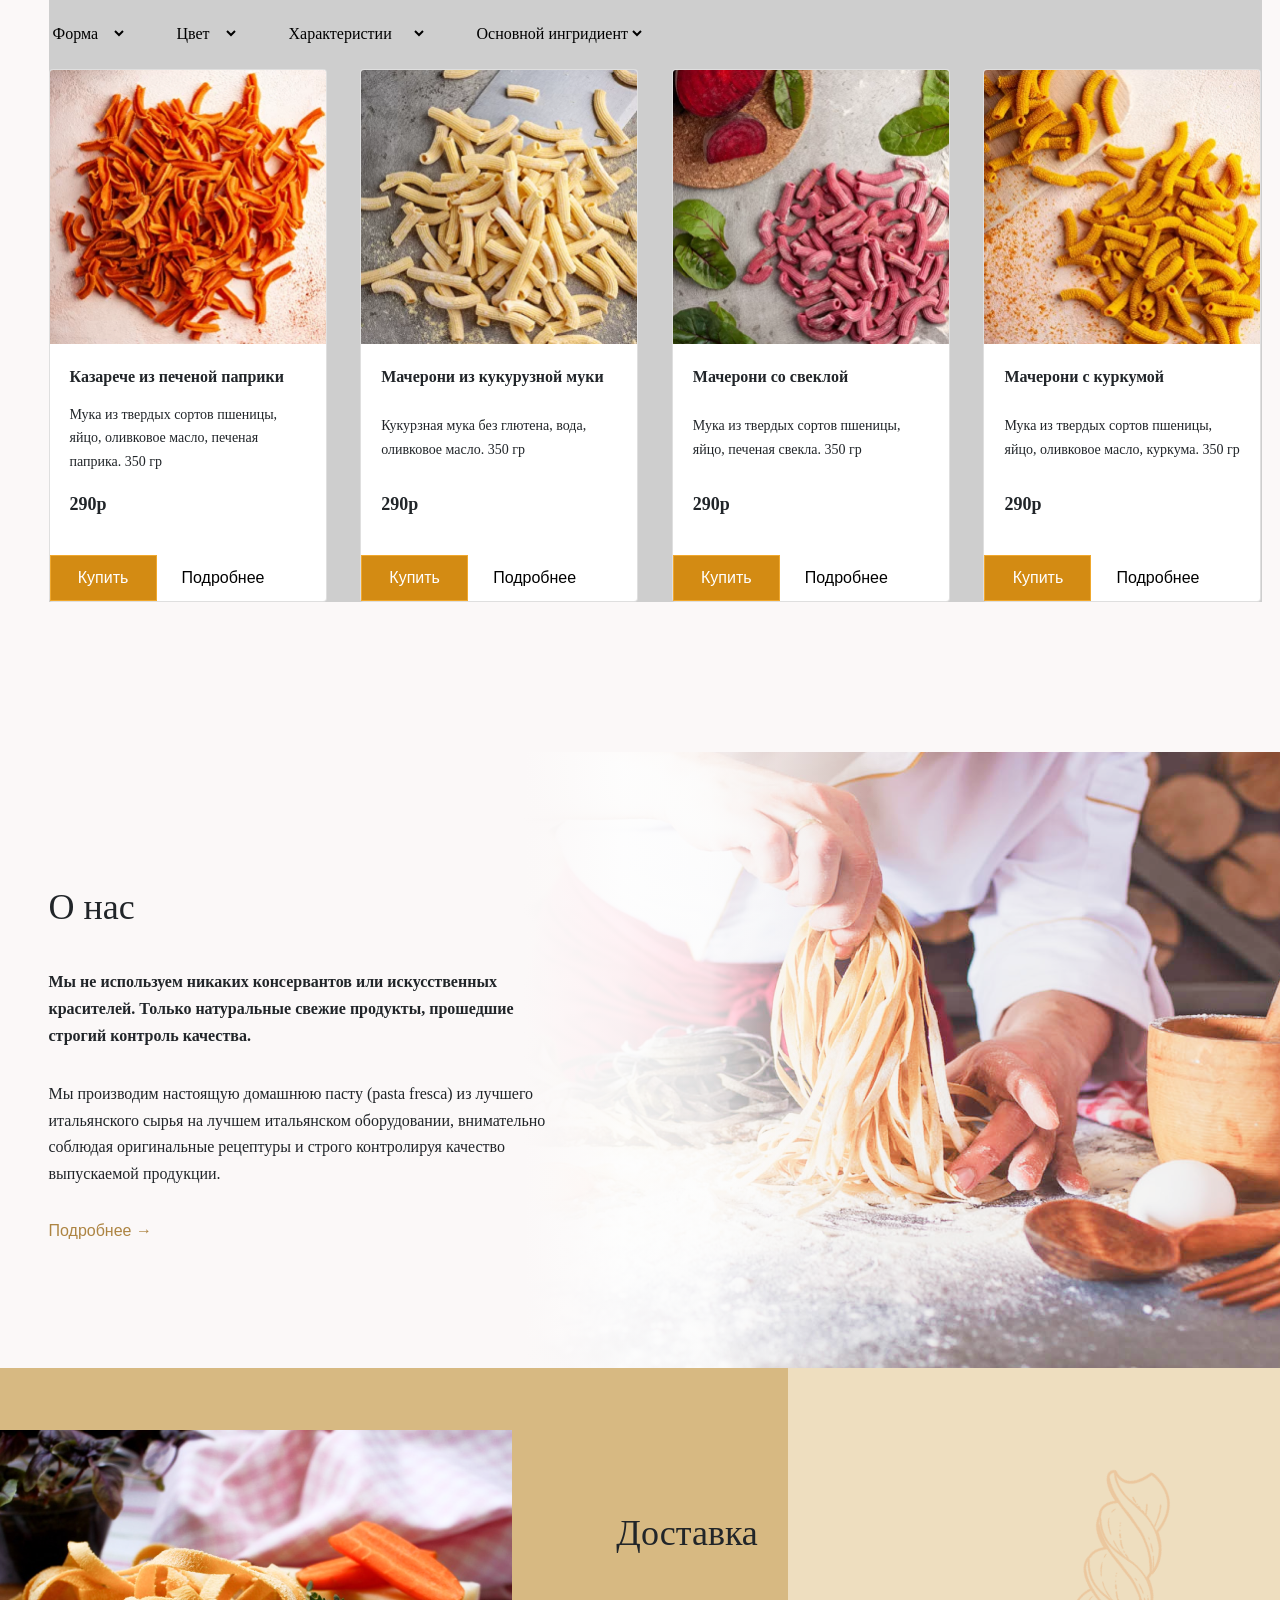
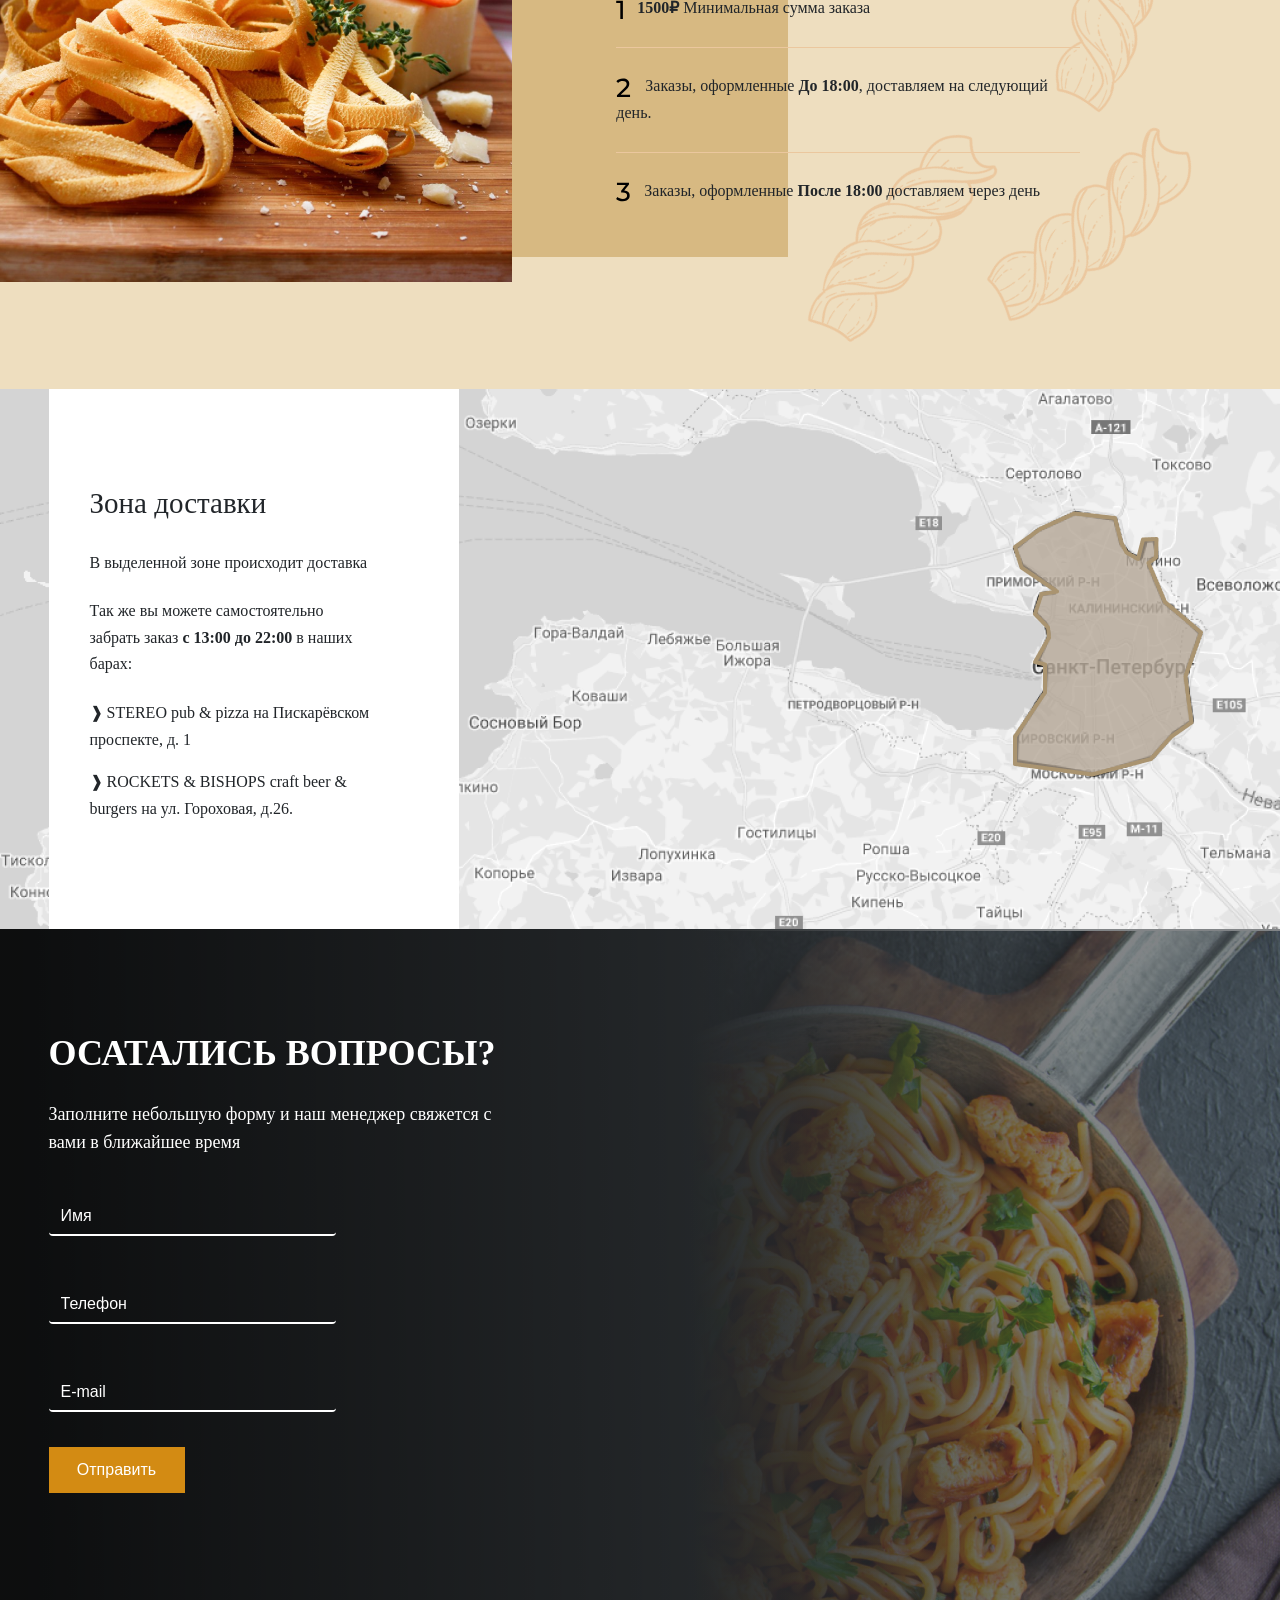
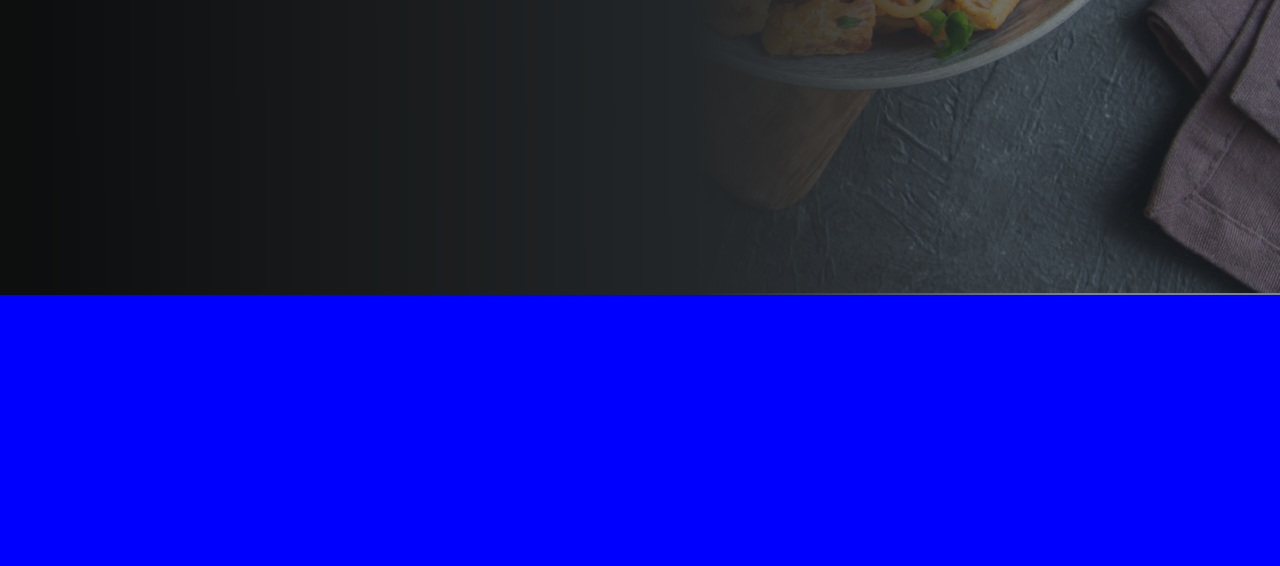
==== commit c13dd0e1: "cards added" ====
--- a/index.html
+++ b/index.html
@@ -148,11 +148,14 @@
                 <div class="container">
 
                     <div class="pasta_ourProductsSelector">
-                        <h1>Наши продукция</h1>
-                        <button class="ourProductsSelector__Button">Паста короткая</button>
-                        <button class="ourProductsSelector__Button">Паста длинная</button>
-                        <a href="#">Вся продукция &#8594</a>
-                        
+                        <h1 class="products__tittle">Наша продукция</h1>
+                        <div class="ourProductSelector__Sections">
+                            <div>
+                                <button class="ourProductsSelector__Button">Паста короткая</button>
+                                <button class="ourProductsSelector__Button">Паста длинная</button>
+                            </div>
+                            <a href="#">Вся продукция &#8594</a>
+                        </div>
                         <div class="ourProductsSelector__Filters">
                             <nav class="navbar navbar-expand-lg navbar-light pl-lg-0 pl-auto">
                                 <div class="collapse navbar-collapse" id="mynav">
@@ -190,6 +193,56 @@
                                 </div>
                             </nav>
                         </div>
+                        <div class="ourProductsSelector__Cards">
+                            <div class="card">
+                                <img class="card-img-top" src="img/product1.png" alt="Card image cap">
+                                <div class="card-body">
+                                  <p class="card-title">Казарече из печеной паприки</p>
+                                  <p class="card-text">Мука из твердых сортов пшеницы, яйцо, оливковое масло, печеная паприка. 350 гр</p>
+                                  <p class="card-price">290р</p>
+                                </div>
+                                <div class="card-links">
+                                    <button>Купить</button>
+                                    <a href="">Подробнее</a>
+                                </div>
+                            </div>
+                            <div class="card">
+                                <img class="card-img-top" src="img/product2.png" alt="Card image cap">
+                                <div class="card-body">
+                                  <p class="card-title">Мачерони из кукурузной муки</p>
+                                  <p class="card-text">Кукурзная мука без глютена, вода, оливковое масло. 350 гр</p>
+                                  <p class="card-price">290р</p>
+                                </div>
+                                <div class="card-links">
+                                    <button>Купить</button>
+                                    <a href="">Подробнее</a>
+                                </div>
+                            </div>
+                            <div class="card">
+                                <img class="card-img-top" src="img/product3.png" alt="Card image cap">
+                                <div class="card-body">
+                                  <p class="card-title">Мачерони со свеклой</p>
+                                  <p class="card-text">Мука из твердых сортов пшеницы, яйцо, печеная свекла. 350 гр</p>
+                                  <p class="card-price">290р</p>
+                                </div>
+                                <div class="card-links">
+                                    <button>Купить</button>
+                                    <a href="">Подробнее</a>
+                                </div>
+                            </div>
+                            <div class="card">
+                                <img class="card-img-top" src="img/product4.png" alt="Card image cap">
+                                <div class="card-body">
+                                  <p class="card-title">Мачерони с куркумой</p>
+                                  <p class="card-text">Мука из твердых сортов пшеницы, яйцо, оливковое масло, куркума. 350 гр</p>
+                                  <p class="card-price">290р</p>
+                                </div>
+                                <div class="card-links">
+                                    <button>Купить</button>
+                                    <a href="">Подробнее</a>
+                                </div>
+                            </div>
+                        </div>
                     </div>
                 </div>
             </div>
--- a/css/style.css
+++ b/css/style.css
@@ -227,7 +227,26 @@
 .pasta_ourProductsSelector {
   height: 729px;
   width: 1213px;
-  background-color: grey;
+  background-color: #cecece;
+  display: flex;
+  flex-wrap: wrap;
+  flex-direction: column;
+  justify-content: space-between;
+}
+.pasta_ourProductsSelector .products__tittle {
+  font-family: 'Montserrat';
+  font-style: normal;
+  font-weight: 400;
+  font-size: 36px;
+  line-height: 168.4%;
+}
+.ourProductSelector__Sections {
+  display: flex;
+  justify-content: space-between;
+}
+.ourProductSelector__Sections a {
+  color: #AD8442;
+  margin-top: 10px;
 }
 .ourProductsSelector__Button {
   width: 196px;
@@ -250,6 +269,59 @@
   font-size: 16px;
   line-height: 168.4%;
 }
+.ourProductsSelector__Filters .nav-item {
+  margin-right: 46px;
+}
+.ourProductsSelector__Cards {
+  display: flex;
+  flex-direction: row;
+  justify-content: space-between;
+}
+.card {
+  width: 278px;
+}
+.card-body {
+  display: flex;
+  flex-wrap: wrap;
+  align-content: space-between;
+  justify-content: space-between;
+}
+.card-title {
+  font-family: 'Montserrat';
+  font-style: normal;
+  font-weight: 600;
+  font-size: 16px;
+  line-height: 168.4%;
+}
+.card-text {
+  font-family: 'Montserrat';
+  font-style: normal;
+  font-weight: 400;
+  font-size: 14px;
+  line-height: 168.4%;
+}
+.card-price {
+  font-family: 'Montserrat';
+  font-style: normal;
+  font-weight: 600;
+  font-size: 18px;
+  line-height: 168.4%;
+}
+.card-links {
+  display: flex;
+  align-items: center;
+}
+.card-links button {
+  height: 46px;
+  width: 107px;
+  color: white;
+  background: #D38B13;
+  border: 1px solid #f0a82d;
+}
+.card-links a {
+  margin-left: 25px;
+  color: black;
+}
 /**/
 .pasta__AboutUs {
   height: 616px;
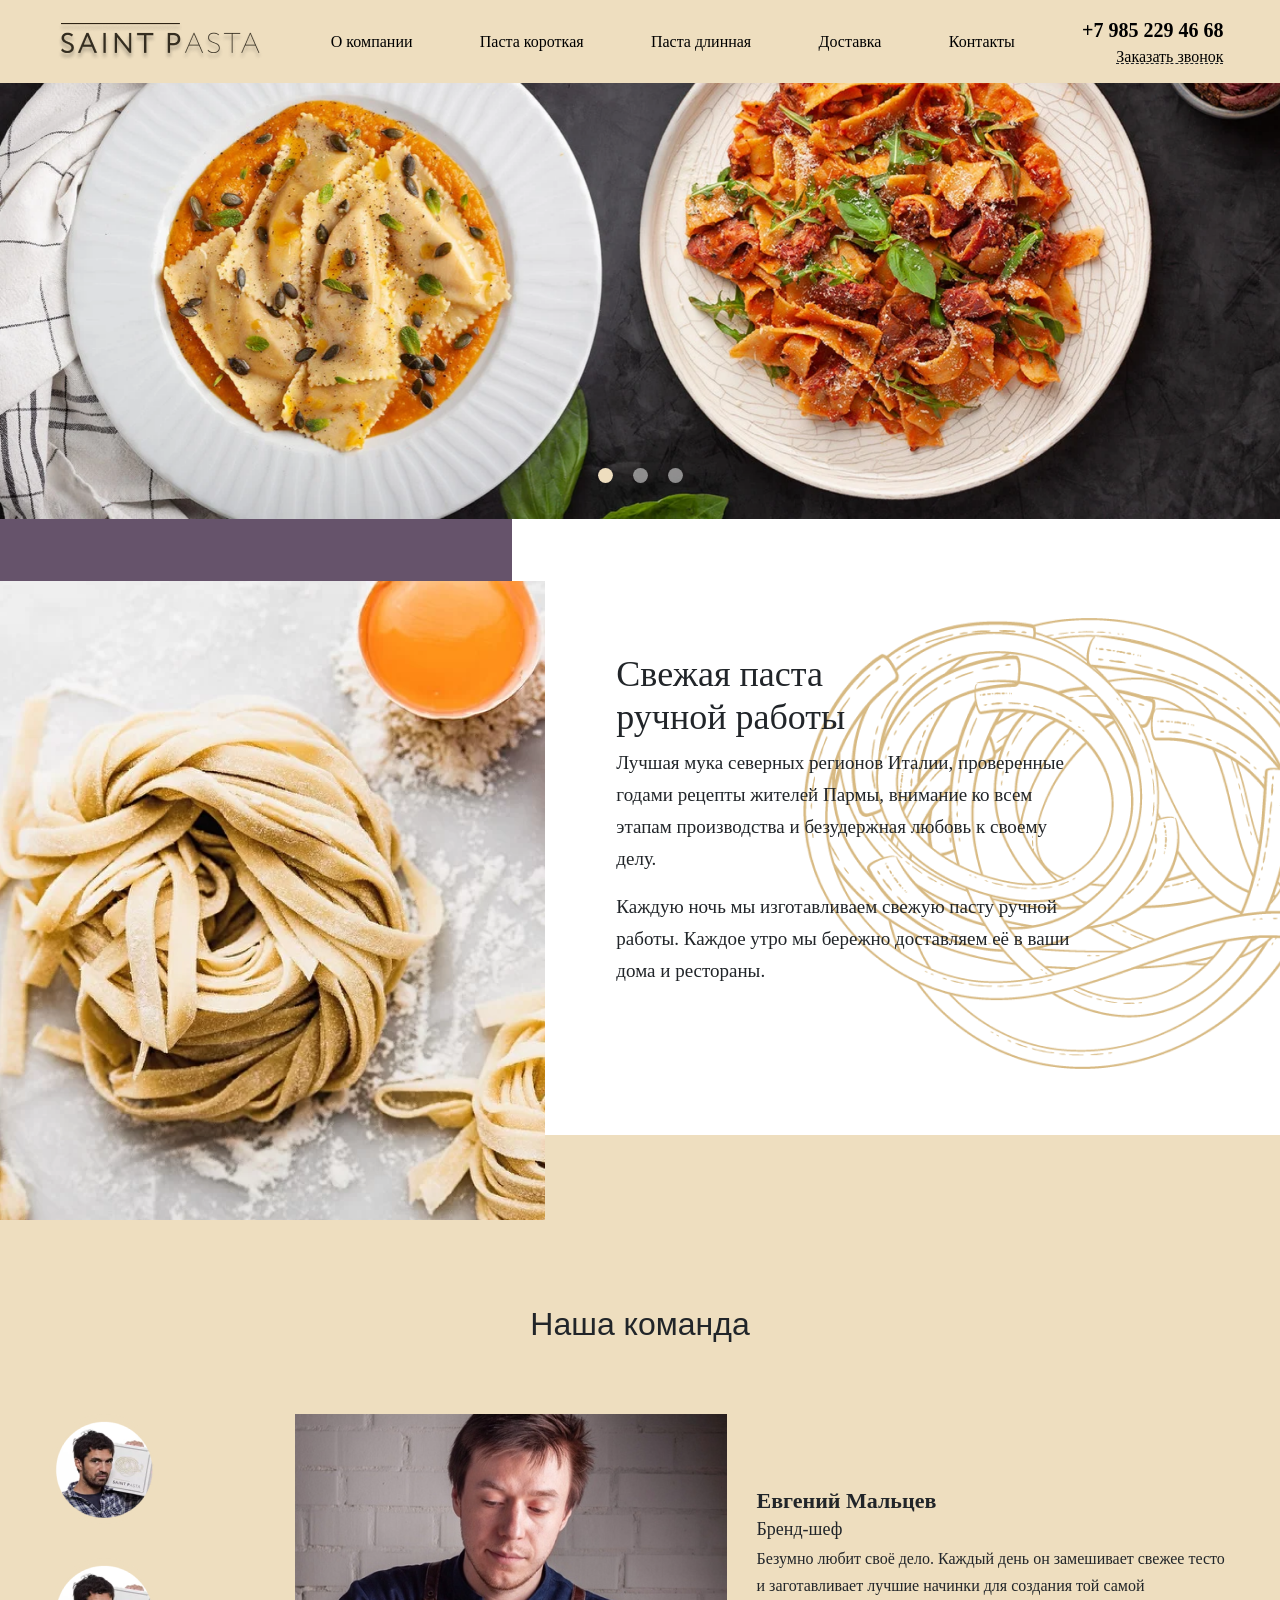
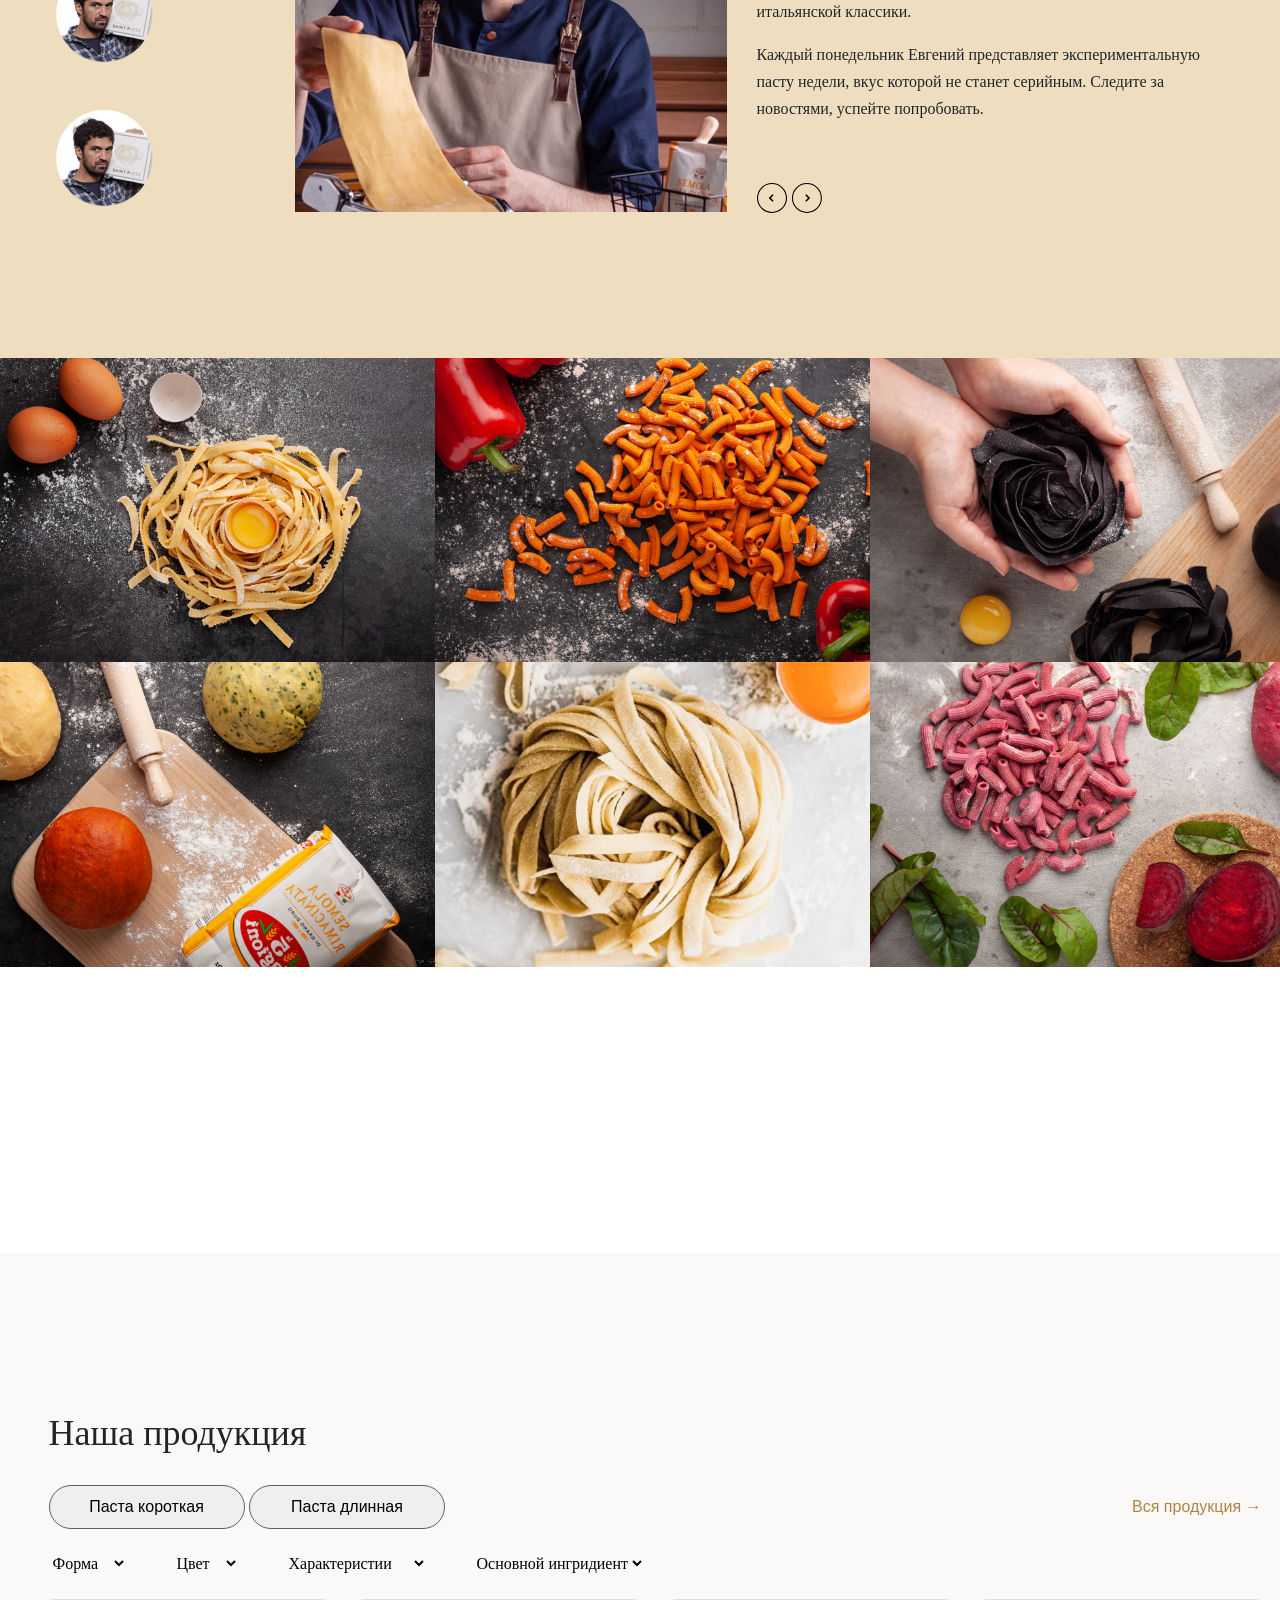
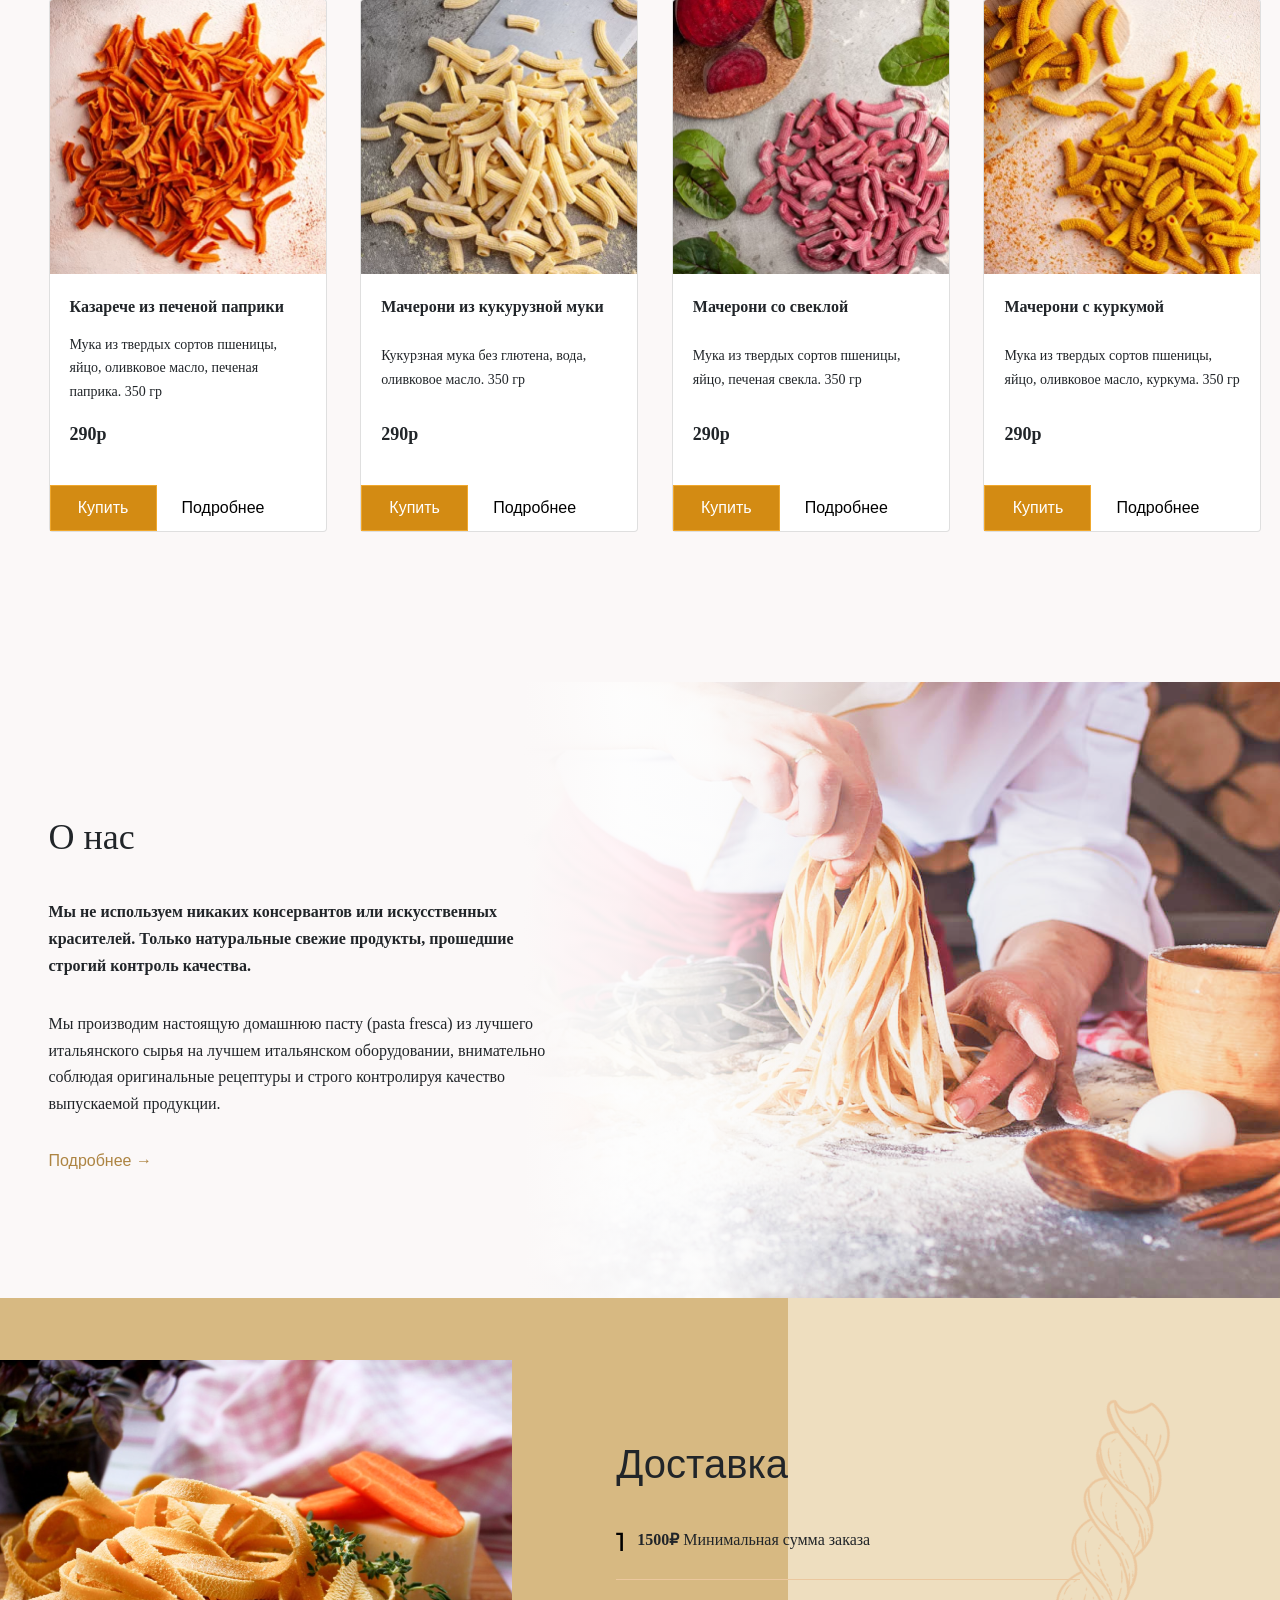
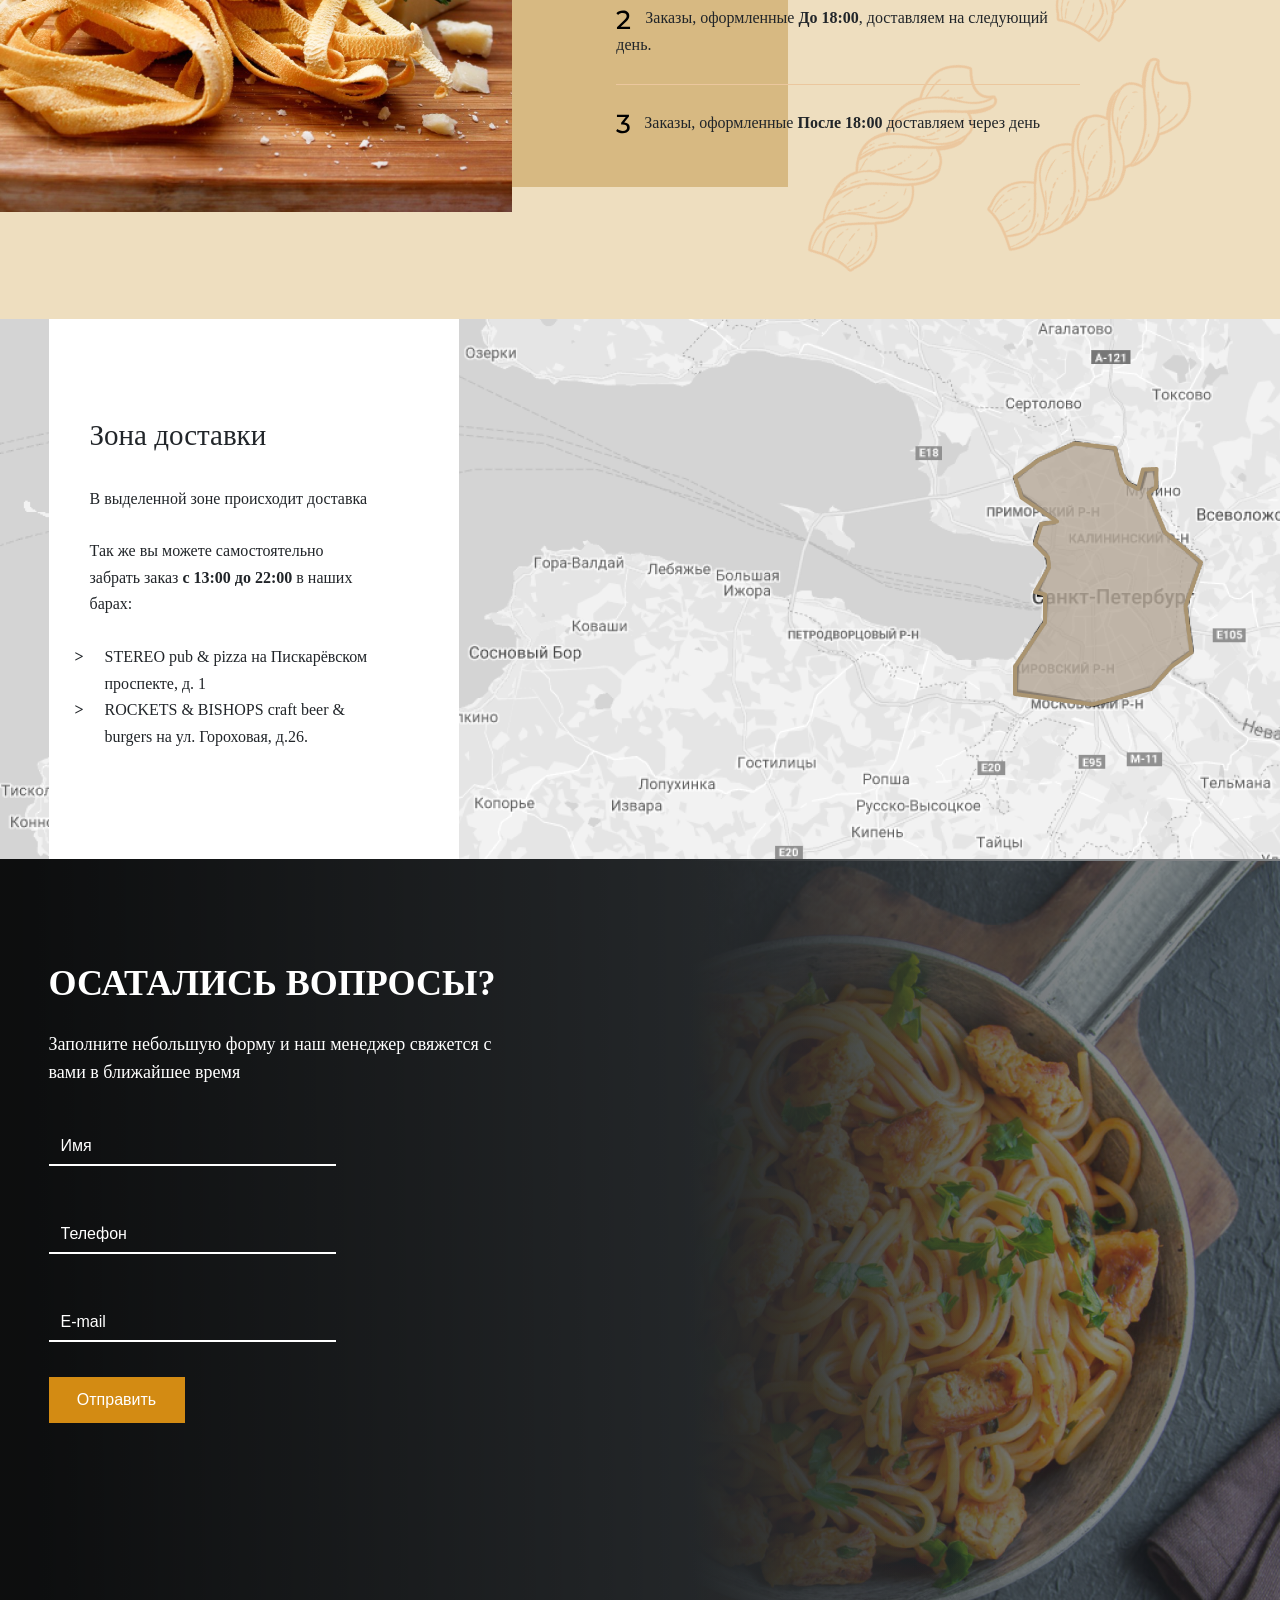
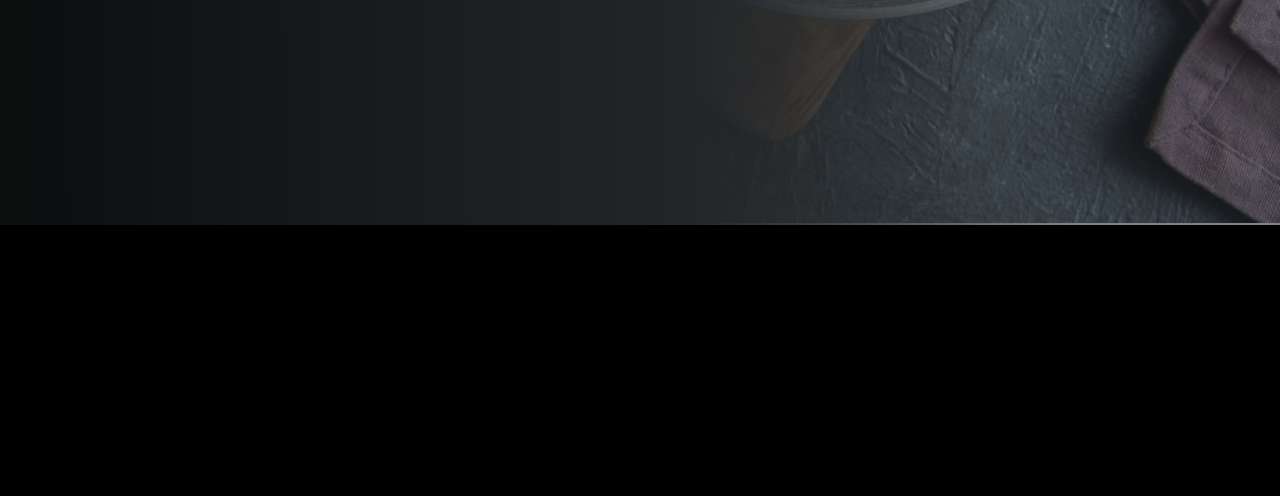
==== commit 21ea6c8d: "various fixes" ====
--- a/index.html
+++ b/index.html
@@ -76,8 +76,11 @@
 
                     <div class="container__text">
                         <div class="container__tittle">
-                            <h1>Свежая паста</h1>
-                            <h1>ручной работы</h1>
+                            <h2>
+                                Свежая паста
+                                <b></b>
+                                ручной работы
+                            </h2>
                         </div>
                         <div>
                             <p>Лучшая мука северных регионов Италии, проверенные годами рецепты жителей Пармы, внимание ко
@@ -93,7 +96,7 @@
 
             <div class="wrapper pasta__OurTeam">
                 <div class="container">
-                    <h1 class="ourTeamTittle">Наша команда</h1>
+                    <h2 class="ourTeamTittle">Наша команда</h2>
                     <div class="team__select">
                         <div class="team__profiles">
                             <div class="team__profile">
@@ -112,8 +115,8 @@
                             </div>
                             <div class="team__description">
                                 <div class="team__descriptionTittle">
-                                    <h1>Евгений Мальцев</h1>
-                                    <h1>Бренд-шеф</h1>
+                                    <h2>Евгений Мальцев</h2>
+                                    <h2>Бренд-шеф</h2>
                                 </div>
                                 <div class="team__descriptionGeneral">
                                     <p>Безумно любит своё дело. Каждый день он замешивает свежее тесто и заготавливает лучшие начинки для создания той самой итальянской классики.
@@ -148,7 +151,7 @@
                 <div class="container">
 
                     <div class="pasta_ourProductsSelector">
-                        <h1 class="products__tittle">Наша продукция</h1>
+                        <h2 class="products__tittle">Наша продукция</h2>
                         <div class="ourProductSelector__Sections">
                             <div>
                                 <button class="ourProductsSelector__Button">Паста короткая</button>
@@ -305,14 +308,14 @@
                                 <b>с 13:00 до 22:00</b>
                                 в наших барах:
                             </p>
-                            <div class="block__adresses">
-                                <p>
-                                    &#10097 STEREO pub & pizza на Пискарёвском проспекте, д. 1
-                                </p>
-                                <p>
-                                    &#10097 ROCKETS & BISHOPS craft beer & burgers на ул. Гороховая, д.26.
-                                </p>
-                            </div>
+                            <ul class="block__adresses">
+                                <li>
+                                    STEREO pub & pizza на Пискарёвском проспекте, д. 1
+                                </li>
+                                <li>
+                                    ROCKETS & BISHOPS craft beer & burgers на ул. Гороховая, д.26.
+                                </li>
+                            </ul>
                         </div>
                     </div>
                 </div>
@@ -323,15 +326,15 @@
                         <p>Осатались вопросы?</p>
                         <p>Заполните небольшую форму и наш менеджер свяжется с вами в ближайшее время</p>
                         <div class="floating-label-group">
-                            <input placeholder="Имя" required class="form-control" type="text"/>
+                            <input placeholder="Имя" name="contact_name" required class="form-control" type="text"/>
                             <label class="floating-label">Имя</label>
                         </div>
                         <div class="floating-label-group">
-                            <input placeholder="Телефон" required class="form-control" type="tel"/>
+                            <input placeholder="Телефон" name="contact_number" required class="form-control" type="tel"/>
                             <label class="floating-label">Телефон</label>
                         </div>
                         <div class="floating-label-group">
-                            <input placeholder="E-mail" required class="form-control" type="email"/>
+                            <input placeholder="E-mail" name="contact_email" required class="form-control" type="email"/>
                             <label class="floating-label">E-Mail</label>
                         </div>
                         <button class="contactUs__button">Отправить</button>
--- a/css/style.css
+++ b/css/style.css
@@ -7,10 +7,14 @@
 }
 .header_wrapper {
   background-color: #EEDEBF;
+  position: fixed;
+  z-index: 1000;
 }
 .navbarPasta {
   display: flex;
   flex-direction: column;
+  justify-content: center;
+  min-height: 83px;
 }
 .navbar-nav {
   align-items: center;
@@ -26,7 +30,7 @@
 }
 .nav-item a:hover {
   color: grey;
-  transition-delay: 100ms;
+  transition-delay: 300ms;
 }
 .phoneNumber {
   display: flex;
@@ -77,6 +81,7 @@
 .tabs li a:hover {
   opacity: 1;
   top: 0;
+  transition: 300ms;
 }
 .tabs-content {
   position: relative;
@@ -119,7 +124,8 @@
   display: flex;
   flex-direction: column;
 }
-.container__tittle h1 {
+.container__tittle h2 {
+  max-width: 286px;
   font-family: 'Montserrat';
   font-style: normal;
   font-size: 36px;
@@ -166,6 +172,7 @@
 }
 .team__profile:hover {
   border: 4px solid goldenrod;
+  transition: 300ms;
 }
 .team__profile:active {
   border: 4px solid goldenrod;
@@ -179,14 +186,14 @@
   height: 322px;
   width: 505px;
 }
-.team__descriptionTittle h1:first-child {
+.team__descriptionTittle h2:first-child {
   font-family: 'Montserrat';
   font-style: normal;
   font-weight: 700;
   font-size: 22px;
   line-height: 100%;
 }
-.team__descriptionTittle h1:nth-child(2) {
+.team__descriptionTittle h2:nth-child(2) {
   font-family: 'Montserrat';
   font-style: normal;
   font-weight: 500;
@@ -227,7 +234,6 @@
 .pasta_ourProductsSelector {
   height: 729px;
   width: 1213px;
-  background-color: #cecece;
   display: flex;
   flex-wrap: wrap;
   flex-direction: column;
@@ -440,12 +446,24 @@
   font-size: 16px;
   line-height: 168.4%;
 }
-.block__adresses p:first-child {
-  font-family: 'Montserrat';
-  font-style: normal;
-  font-weight: 400;
-  font-size: 16px;
-  line-height: 168.4%;
+.block__adresses {
+  list-style: none;
+  padding-left: 15px;
+}
+.block__adresses li:before {
+  content: ">";
+  top: 0;
+  font-weight: bold;
+  position: absolute;
+  left: -30px;
+}
+.block__adresses li {
+  font-family: 'Montserrat';
+  font-style: normal;
+  font-weight: 400;
+  font-size: 16px;
+  line-height: 168.4%;
+  position: relative;
 }
 /**/
 .flex__Questions {
@@ -489,8 +507,9 @@
 .form-control {
   background-color: transparent;
   outline: 0;
-  border-width: 0 0 2px;
-  border-color: white;
+  border: none;
+  border-radius: 0;
+  border-bottom: 2px solid white;
   color: white;
 }
 .form-control::placeholder {
@@ -538,6 +557,6 @@
 /**/
 .footer {
   height: 271px;
-  background-color: blue;
+  background-color: black;
   backdrop-filter: blur(15px);
 }
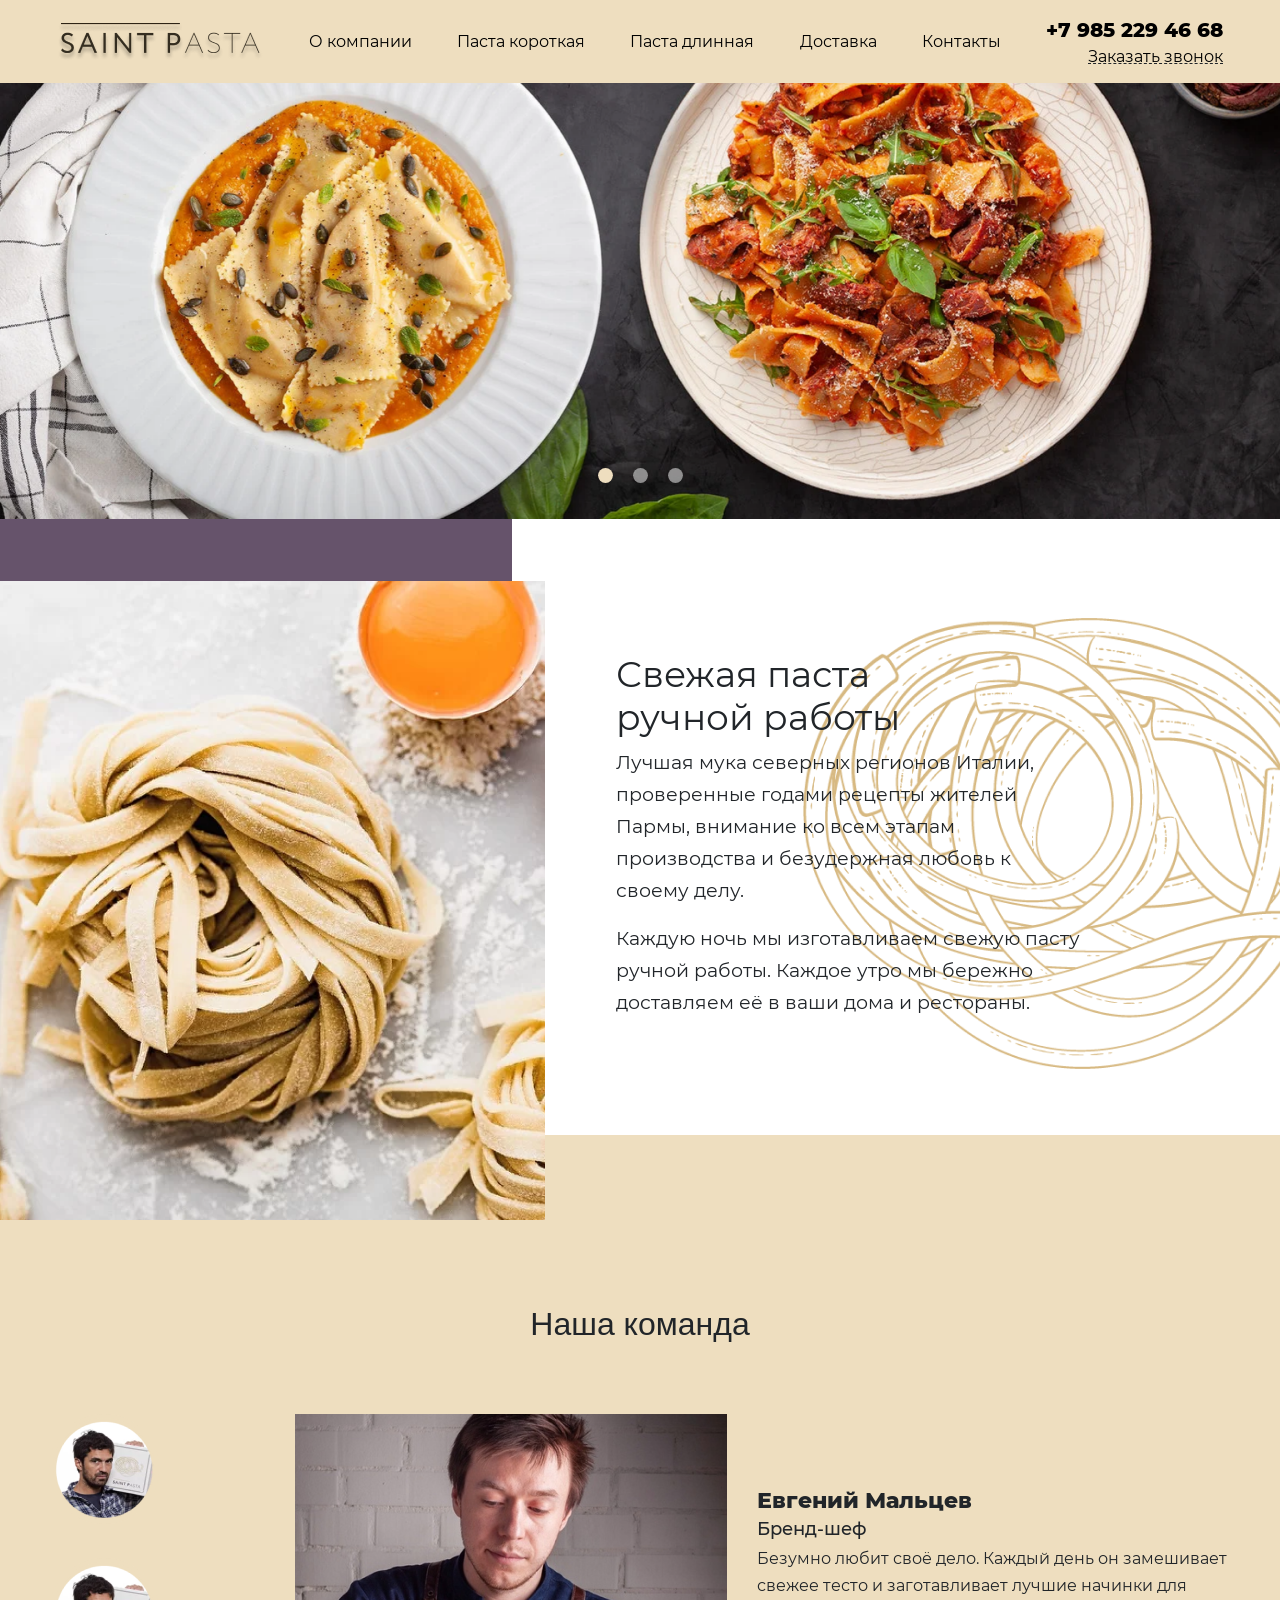
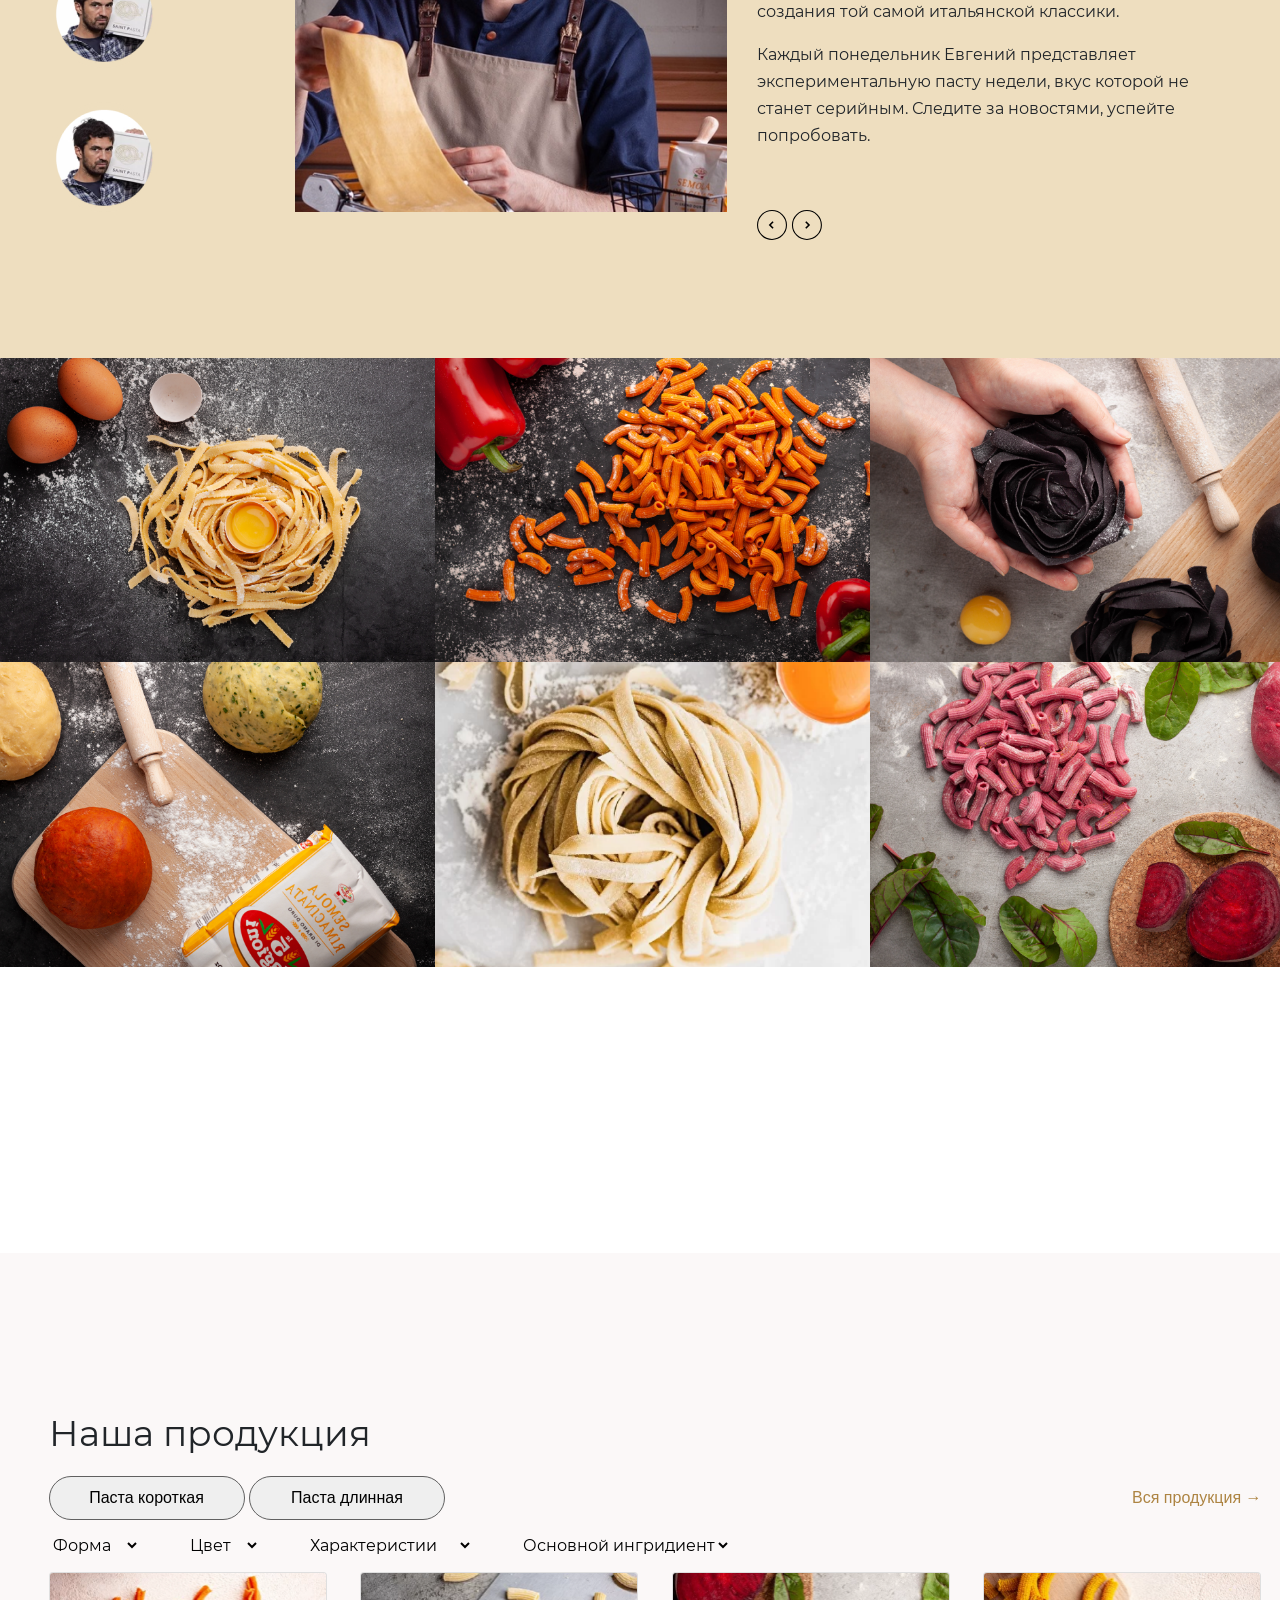
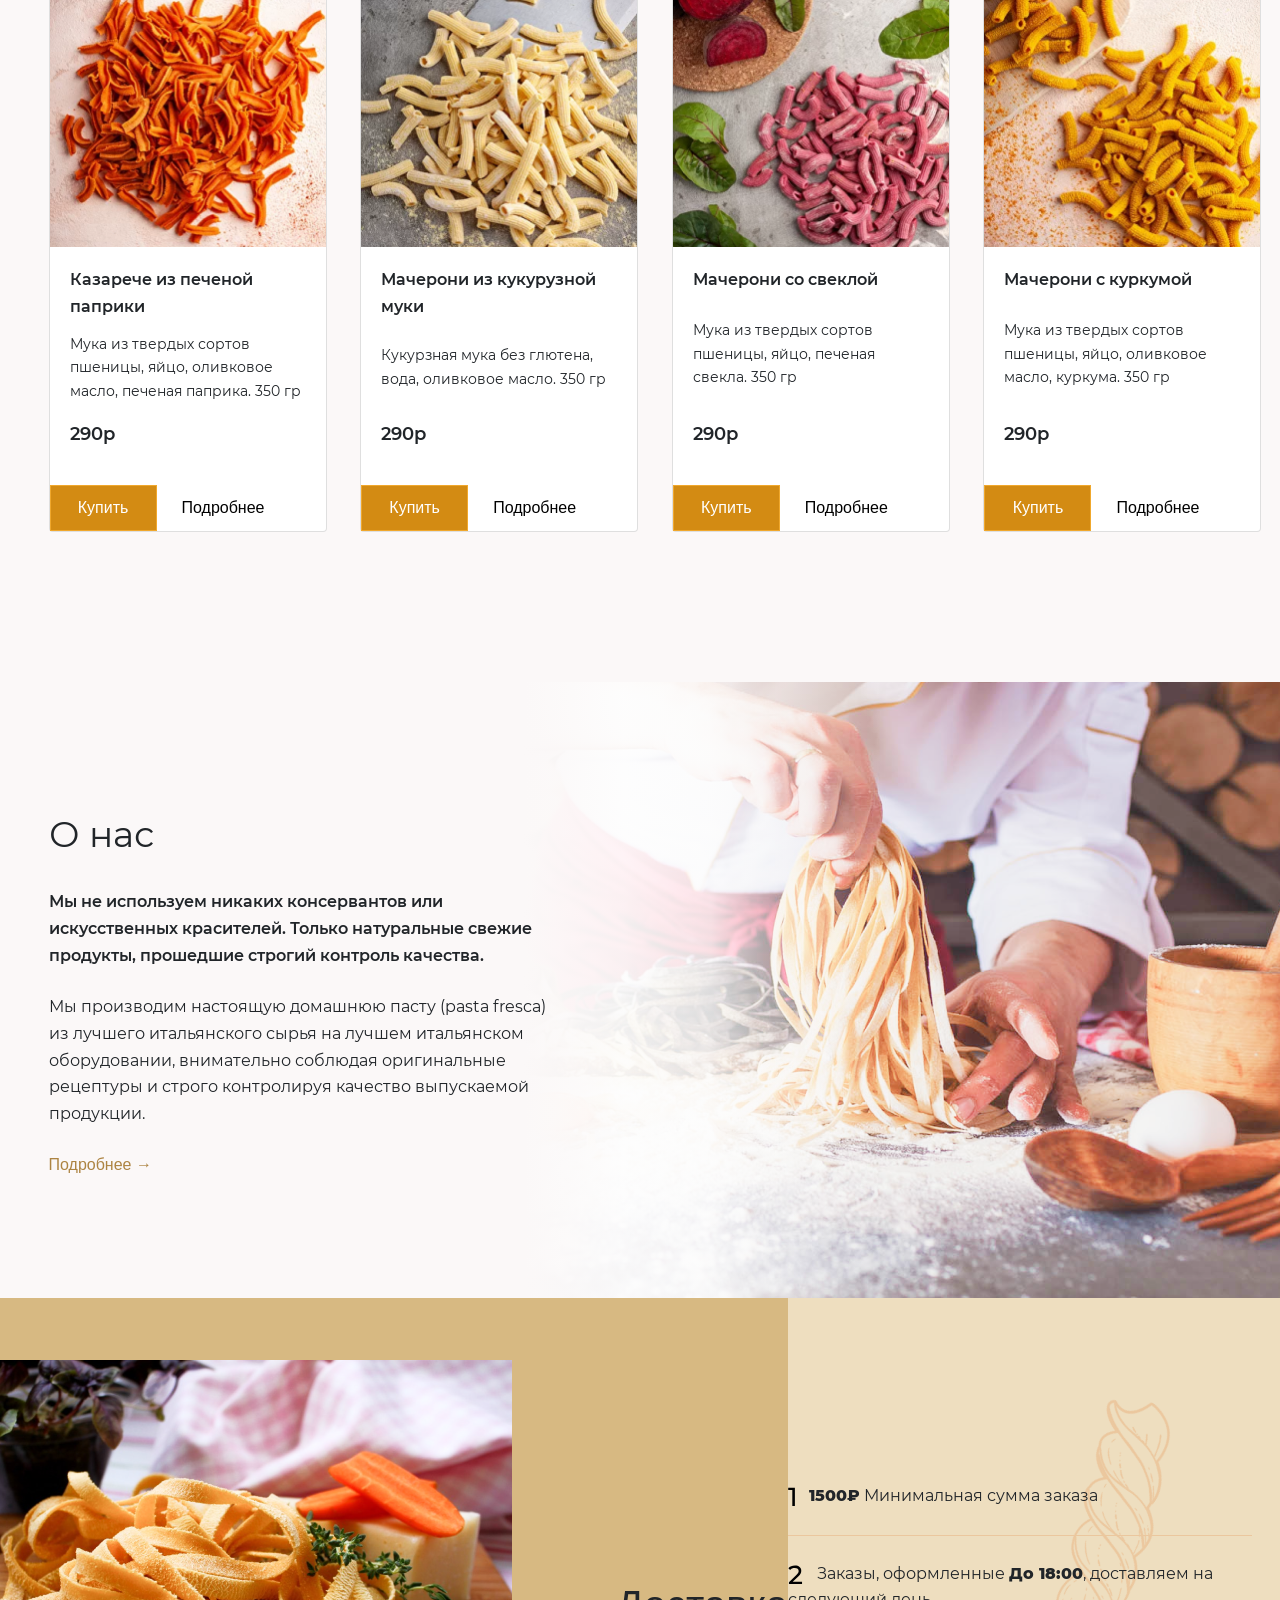
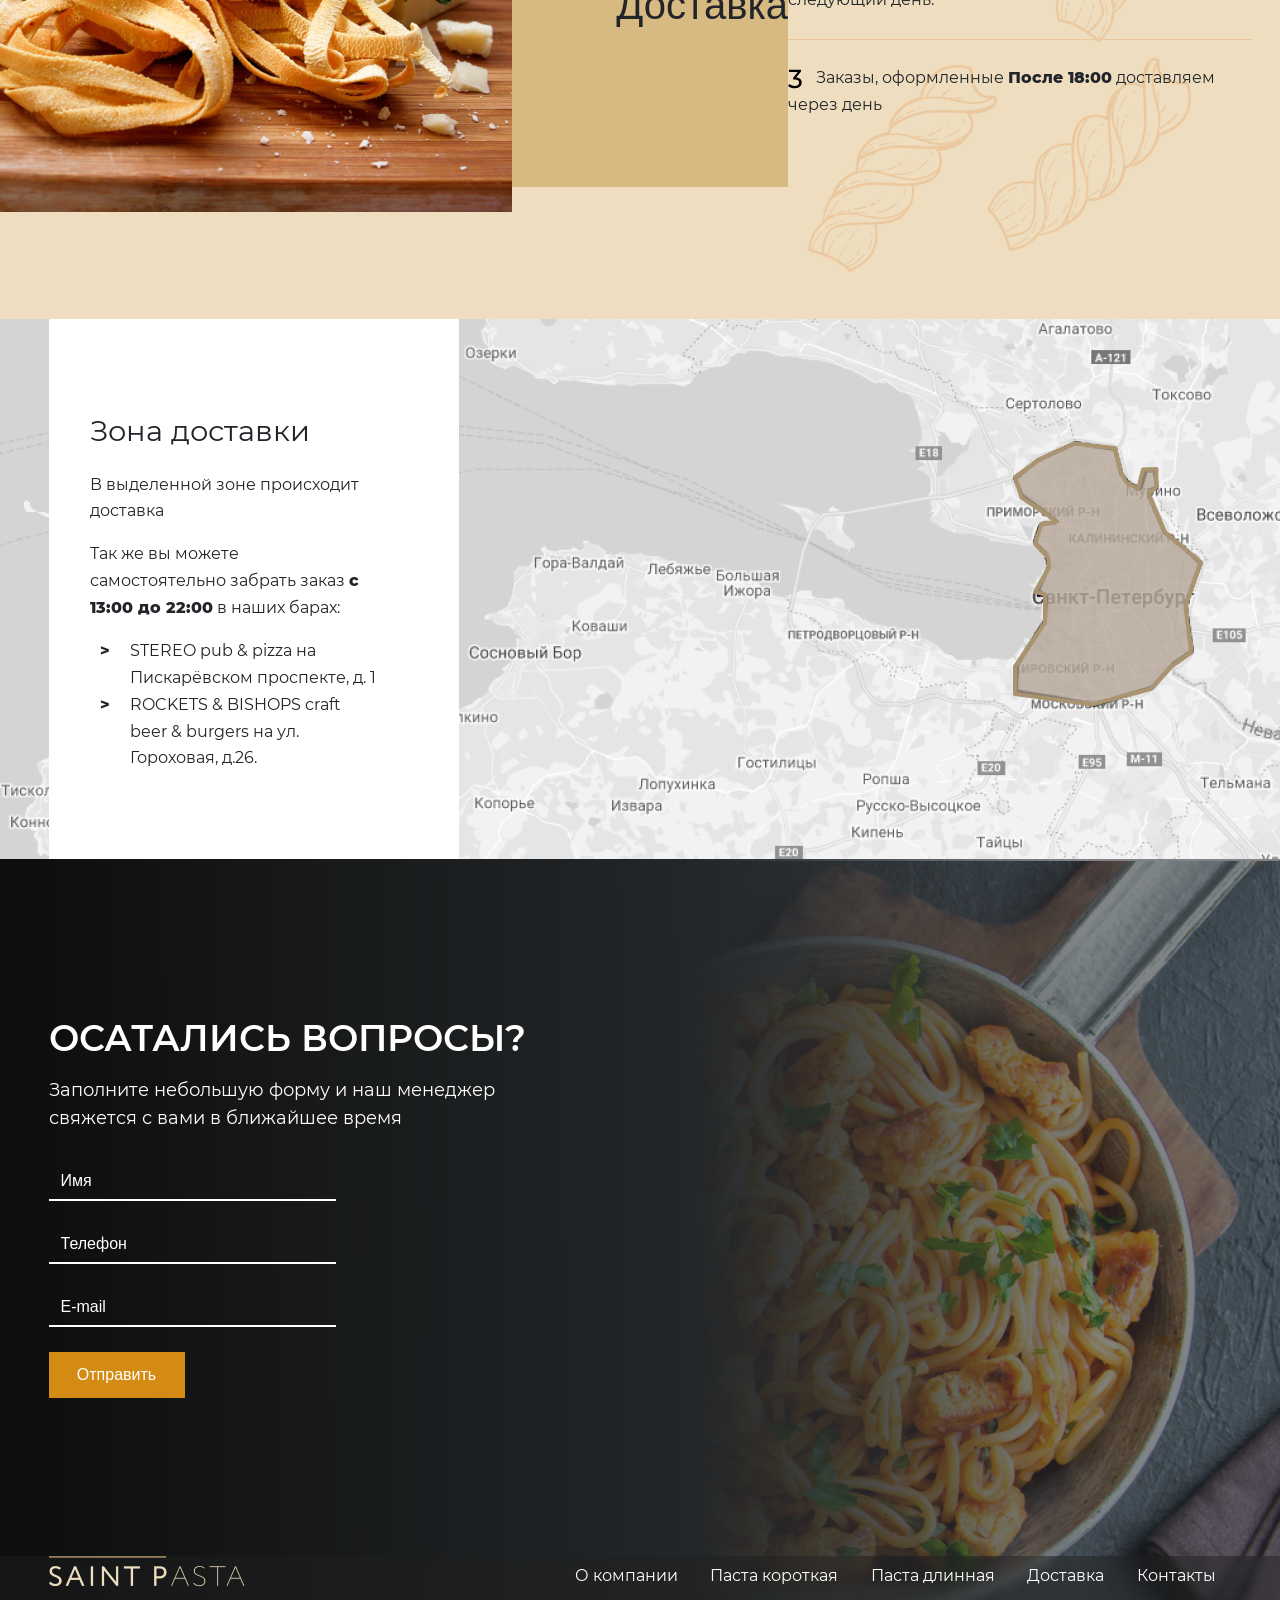
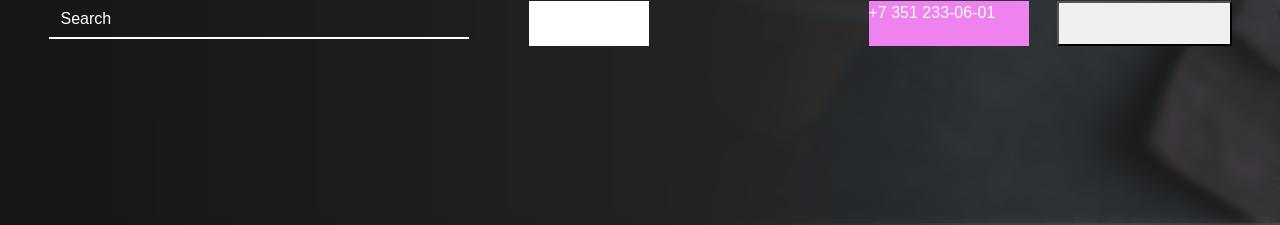
==== commit af180307: "Various fixes" ====
--- a/index.html
+++ b/index.html
@@ -5,6 +5,8 @@
         <title>Santa Pasta</title>
         <meta charset="utf-8">
         <meta name="viewport" content="width=device-width, initial-scale=1, shrink-to-fit=no">
+        <link rel="icon" type="image/x-icon" href="img/favicon-16x16.png">
+        <link rel="manifest" href="site.webmanifest">
         <link rel="stylesheet" href="https://stackpath.bootstrapcdn.com/bootstrap/4.3.1/css/bootstrap.min.css" integrity="sha384-ggOyR0iXCbMQv3Xipma34MD+dH/1fQ784/j6cY/iJTQUOhcWr7x9JvoRxT2MZw1T" crossorigin="anonymous">
         <link rel="stylesheet" href="css/style.css">
 
@@ -325,25 +327,70 @@
                     <div class="container__contactUs">
                         <p>Осатались вопросы?</p>
                         <p>Заполните небольшую форму и наш менеджер свяжется с вами в ближайшее время</p>
-                        <div class="floating-label-group">
-                            <input placeholder="Имя" name="contact_name" required class="form-control" type="text"/>
-                            <label class="floating-label">Имя</label>
-                        </div>
-                        <div class="floating-label-group">
-                            <input placeholder="Телефон" name="contact_number" required class="form-control" type="tel"/>
-                            <label class="floating-label">Телефон</label>
-                        </div>
-                        <div class="floating-label-group">
-                            <input placeholder="E-mail" name="contact_email" required class="form-control" type="email"/>
-                            <label class="floating-label">E-Mail</label>
-                        </div>
-                        <button class="contactUs__button">Отправить</button>
-                    </div>
-                </div>
-            </div>
+                        
+                        <form method="post">
+                            <div class="floating-label-group">
+                                <input placeholder="Имя" name="contact_name" required class="form-control" type="text"/>
+                                <label class="floating-label">Имя</label>
+                            </div>
+                            <div class="floating-label-group">
+                                <input placeholder="Телефон" name="contact_number" required class="form-control" type="tel"/>
+                                <label class="floating-label">Телефон</label>
+                            </div>
+                            <div class="floating-label-group">
+                                <input placeholder="E-mail" name="contact_email" required class="form-control" type="email"/>
+                                <label class="floating-label">E-Mail</label>
+                            </div>
+                            <button type="submit" class="contactUs__button">Отправить</button>
+                        </form>
+                    </div>
+                </div>
+                <div class="footer">
+                    <div class="container footer__fill">
+                        <div class="navigation">
+                            <div class="navigation__LogoImage">
+                                <img src="img/logo2.png" alt="">
+                            </div>
+                            <div class="navigation__Navbar">
+                                <ul class="navbar-navNavigation">
+                                    <li class="nav-item">
+                                        <a class="nav-link" href="#">О компании</a>
+                                    </li>
+                                    <li class="nav-item">
+                                        <a class="nav-link" href="#">Паста короткая</a>
+                                    </li>
+                                    <li class="nav-item">
+                                        <a class="nav-link" href="#">Паста длинная</a>
+                                    </li>
+                                    <li class="nav-item">
+                                        <a class="nav-link" href="#">Доставка</a>
+                                    </li>
+                                    <li class="nav-item">
+                                        <a class="nav-link" href="#">Контакты</a>
+                                </ul>
+                            </div>
+                        </div>
+                        <div class="various">
+                            <div class="various__SearchBar">
+                                <input class="form-control footer_search" type="text" placeholder="Search" aria-label="Search">
+                                <div class="various__SearchBarIcons">
+                                    <img src="img/vk.png" alt="">
+                                </div>
+                            </div>
+                            <div class="various__Phone">
+                                <div class="various__PhoneNumber">+7 351 233-06-01</div>
+                                <div class="various__Phonebutton">
+                                    <button class="various__PhonebuttonButton"></button>
+                                </div>
+                            </div>
+                        </div>
+                    </div>
+                </div>
+            </div>
+
         </main>
 
-        <div class="footer"></div>
+
         <!-- Optional JavaScript -->
         <!-- jQuery first, then Popper.js, then Bootstrap JS -->
         <script src="https://code.jquery.com/jquery-3.3.1.slim.min.js" integrity="sha384-q8i/X+965DzO0rT7abK41JStQIAqVgRVzpbzo5smXKp4YfRvH+8abtTE1Pi6jizo" crossorigin="anonymous"></script>
--- a/css/style.css
+++ b/css/style.css
@@ -1,3 +1,23 @@
+@font-face {
+  font-family: 'Montserrat';
+  font-weight: 700;
+  src: local('') format('woff'), url('../fonts/Montserrat-Bold.woff') format('woff') /* IE6-IE8 */;
+}
+@font-face {
+  font-family: 'Montserrat';
+  font-weight: 600;
+  src: local('') format('woff'), url('../fonts/Montserrat-SemiBold.woff') format('woff') /* IE6-IE8 */;
+}
+@font-face {
+  font-family: 'Montserrat';
+  font-weight: 500;
+  src: local('') format('woff'), url('../fonts/Montserrat-Medium.woff') format('woff') /* IE6-IE8 */;
+}
+@font-face {
+  font-family: 'Montserrat';
+  font-weight: 400;
+  src: local('') format('woff'), url('../fonts/Montserrat-Regular.woff') format('woff') /* IE6-IE8 */;
+}
 .wrapper {
   width: 100%;
 }
@@ -127,13 +147,11 @@
 .container__tittle h2 {
   max-width: 286px;
   font-family: 'Montserrat';
-  font-style: normal;
   font-size: 36px;
   font-weight: 400;
 }
 .container__text p {
   font-family: 'Montserrat';
-  font-style: normal;
   font-size: 19px;
   font-weight: 400;
   line-height: 168.4%;
@@ -188,21 +206,18 @@
 }
 .team__descriptionTittle h2:first-child {
   font-family: 'Montserrat';
-  font-style: normal;
   font-weight: 700;
   font-size: 22px;
   line-height: 100%;
 }
 .team__descriptionTittle h2:nth-child(2) {
   font-family: 'Montserrat';
-  font-style: normal;
   font-weight: 500;
   font-size: 18px;
   line-height: 100%;
 }
 .team__descriptionGeneral p {
   font-family: 'Montserrat';
-  font-style: normal;
   font-weight: 400;
   font-size: 16px;
   line-height: 168.4%;
@@ -241,7 +256,6 @@
 }
 .pasta_ourProductsSelector .products__tittle {
   font-family: 'Montserrat';
-  font-style: normal;
   font-weight: 400;
   font-size: 36px;
   line-height: 168.4%;
@@ -270,7 +284,6 @@
   border-style: none;
   outline: none;
   font-family: 'Montserrat';
-  font-style: normal;
   font-weight: 400;
   font-size: 16px;
   line-height: 168.4%;
@@ -294,21 +307,18 @@
 }
 .card-title {
   font-family: 'Montserrat';
-  font-style: normal;
   font-weight: 600;
   font-size: 16px;
   line-height: 168.4%;
 }
 .card-text {
   font-family: 'Montserrat';
-  font-style: normal;
   font-weight: 400;
   font-size: 14px;
   line-height: 168.4%;
 }
 .card-price {
   font-family: 'Montserrat';
-  font-style: normal;
   font-weight: 600;
   font-size: 18px;
   line-height: 168.4%;
@@ -353,21 +363,18 @@
 }
 .container__AboutUsBox :first-child {
   font-family: 'Montserrat';
-  font-style: normal;
   font-weight: 400;
   font-size: 36px;
   line-height: 168.4%;
 }
 .container__AboutUsBox :nth-child(2) {
   font-family: 'Montserrat';
-  font-style: normal;
   font-weight: 600;
   font-size: 16px;
   line-height: 168.4%;
 }
 .container__AboutUsBox :nth-child(3) {
   font-family: 'Montserrat';
-  font-style: normal;
   font-weight: 400;
   font-size: 16px;
   line-height: 168.4%;
@@ -393,7 +400,6 @@
 }
 .a li {
   font-family: 'Montserrat';
-  font-style: normal;
   font-weight: 400;
   font-size: 16px;
   line-height: 168.4%;
@@ -427,28 +433,25 @@
 }
 .container__zoneDelivery p:first-child {
   font-family: 'Montserrat';
-  font-style: normal;
   font-weight: 400;
   font-size: 29px;
   line-height: 168.4%;
 }
 .container__zoneDelivery :nth-child(2) {
   font-family: 'Montserrat';
-  font-style: normal;
   font-weight: 400;
   font-size: 16px;
   line-height: 168.4%;
 }
 .container__zoneDelivery :nth-child(3) {
   font-family: 'Montserrat';
-  font-style: normal;
   font-weight: 400;
   font-size: 16px;
   line-height: 168.4%;
 }
 .block__adresses {
   list-style: none;
-  padding-left: 15px;
+  /*padding-left: 15px;*/
 }
 .block__adresses li:before {
   content: ">";
@@ -459,7 +462,6 @@
 }
 .block__adresses li {
   font-family: 'Montserrat';
-  font-style: normal;
   font-weight: 400;
   font-size: 16px;
   line-height: 168.4%;
@@ -468,27 +470,26 @@
 /**/
 .flex__Questions {
   display: flex;
+  height: 697px;
   align-items: center;
 }
 .pasta__Questions {
   height: 966px;
   display: flex;
+  flex-direction: column;
   background: linear-gradient(89.57deg, rgba(0, 0, 0, 0.72) 2.28%, rgba(0, 0, 0, 0) 76.28%), linear-gradient(89.84deg, #2D3134 53.99%, rgba(38, 43, 47, 0.58) 84.44%), url('../img/questionsBG.png');
   background-repeat: no-repeat;
   background-position: right;
 }
 .container__contactUs {
-  height: 471px;
   width: 479px;
   color: white;
   display: flex;
   flex-direction: column;
   justify-content: space-around;
-  margin-bottom: 300px;
 }
 .container__contactUs p:first-child {
   font-family: 'Montserrat';
-  font-style: normal;
   font-weight: 600;
   font-size: 36px;
   line-height: 121.9%;
@@ -496,7 +497,6 @@
 }
 .container__contactUs p:nth-child(2) {
   font-family: 'Montserrat';
-  font-style: normal;
   font-weight: 400;
   font-size: 18px;
   line-height: 155.4%;
@@ -556,7 +556,71 @@
 }
 /**/
 .footer {
-  height: 271px;
-  background-color: black;
-  backdrop-filter: blur(15px);
-}
+  height: 269px;
+  background: rgba(33, 33, 33, 0.47);
+  backdrop-filter: blur(5px);
+}
+.footer__fill {
+  color: white;
+}
+.navigation {
+  display: flex;
+  justify-content: space-between;
+}
+.navigation__LogoImage {
+  height: 45px;
+}
+.navigation__Navbar {
+  height: 45px;
+  width: 713px;
+}
+.navbar-navNavigation {
+  display: flex;
+  flex-direction: row;
+  justify-content: space-between;
+}
+.navbar-navNavigation li {
+  list-style-type: none;
+}
+.navbar-navNavigation .nav-link {
+  color: white;
+}
+/**/
+.various {
+  display: flex;
+  justify-content: space-between;
+}
+.various__SearchBar {
+  width: 600px;
+  height: 45px;
+  display: flex;
+  justify-content: space-between;
+}
+.footer_search {
+  width: 420px;
+}
+.various__SearchBarIcons {
+  width: 120px;
+  height: 45px;
+  background-color: white;
+}
+.various__Phone {
+  width: 363px;
+  height: 45px;
+  display: flex;
+  justify-content: space-between;
+}
+.various__PhoneNumber {
+  width: 160px;
+  height: 45px;
+  background-color: violet;
+}
+.various__Phonebutton {
+  width: 175px;
+  height: 45px;
+  background-color: wheat;
+}
+.various__PhonebuttonButton {
+  width: 175px;
+  height: 45px;
+}
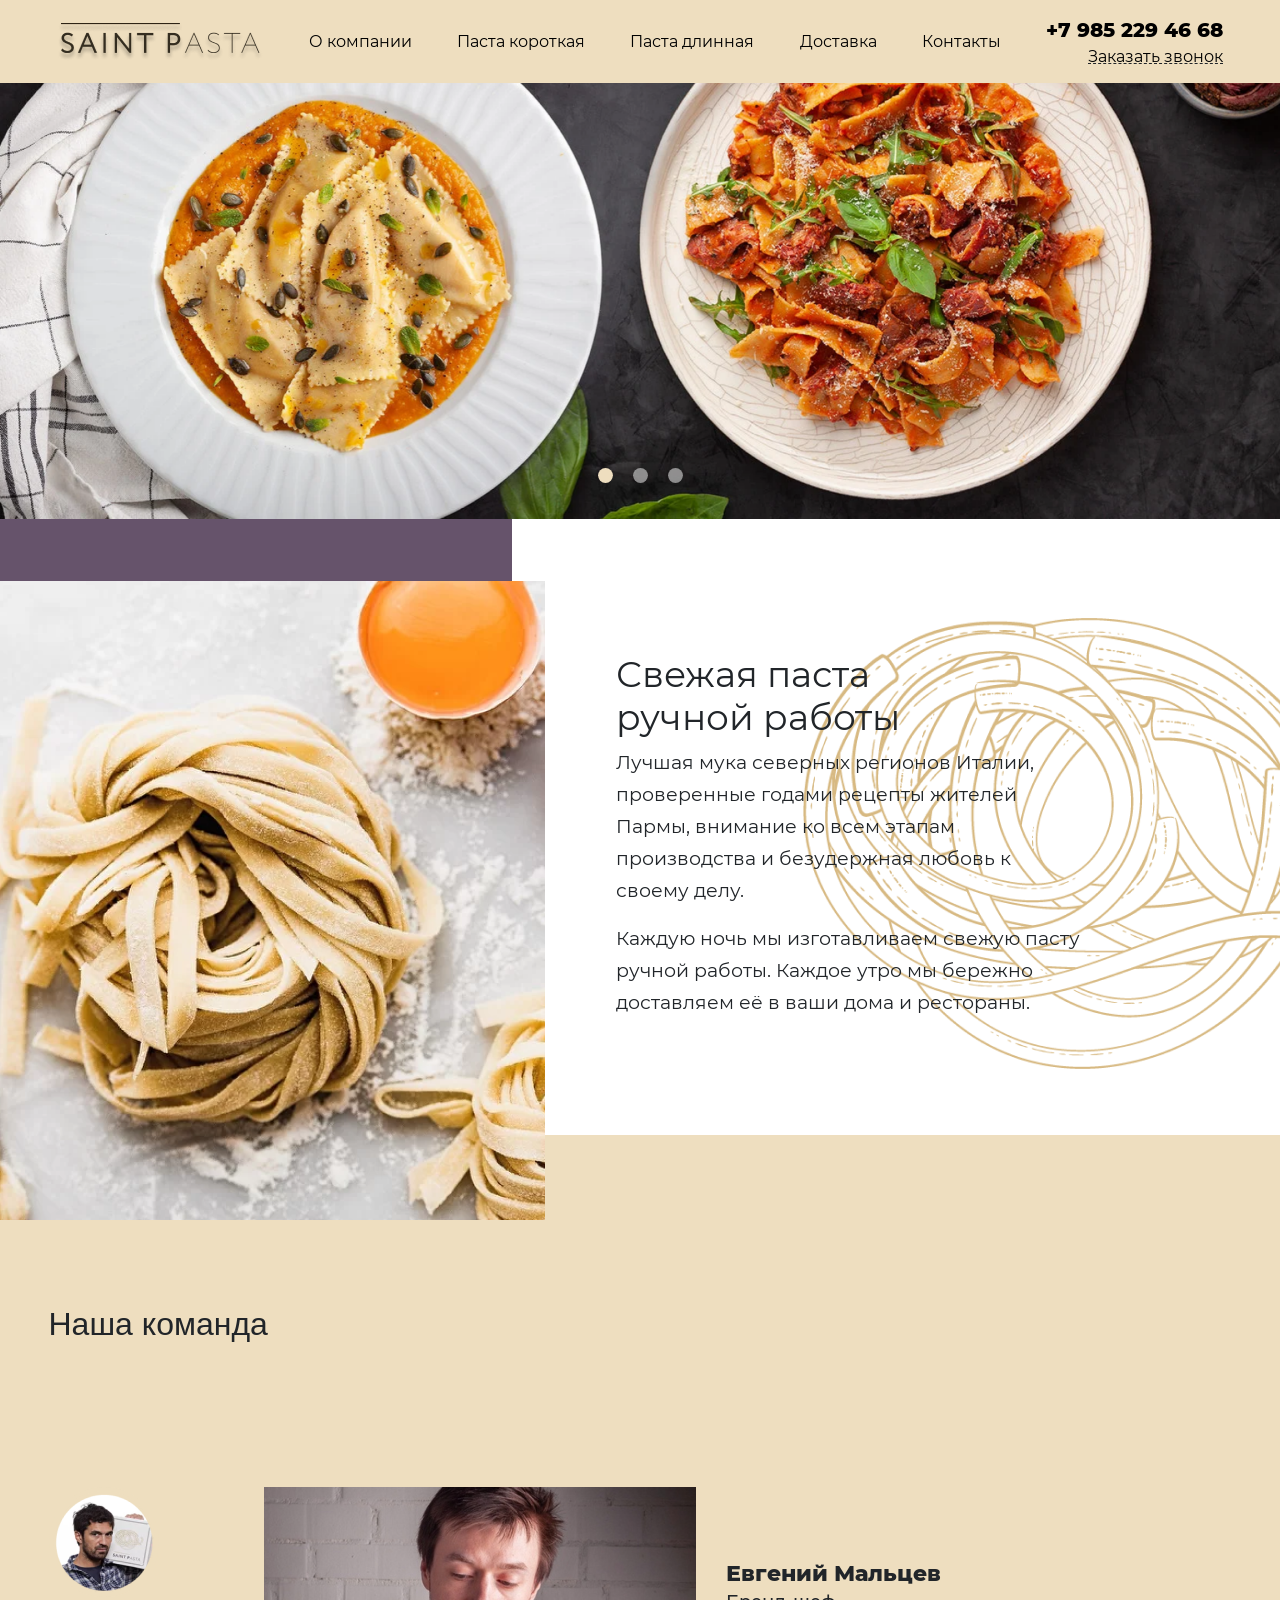
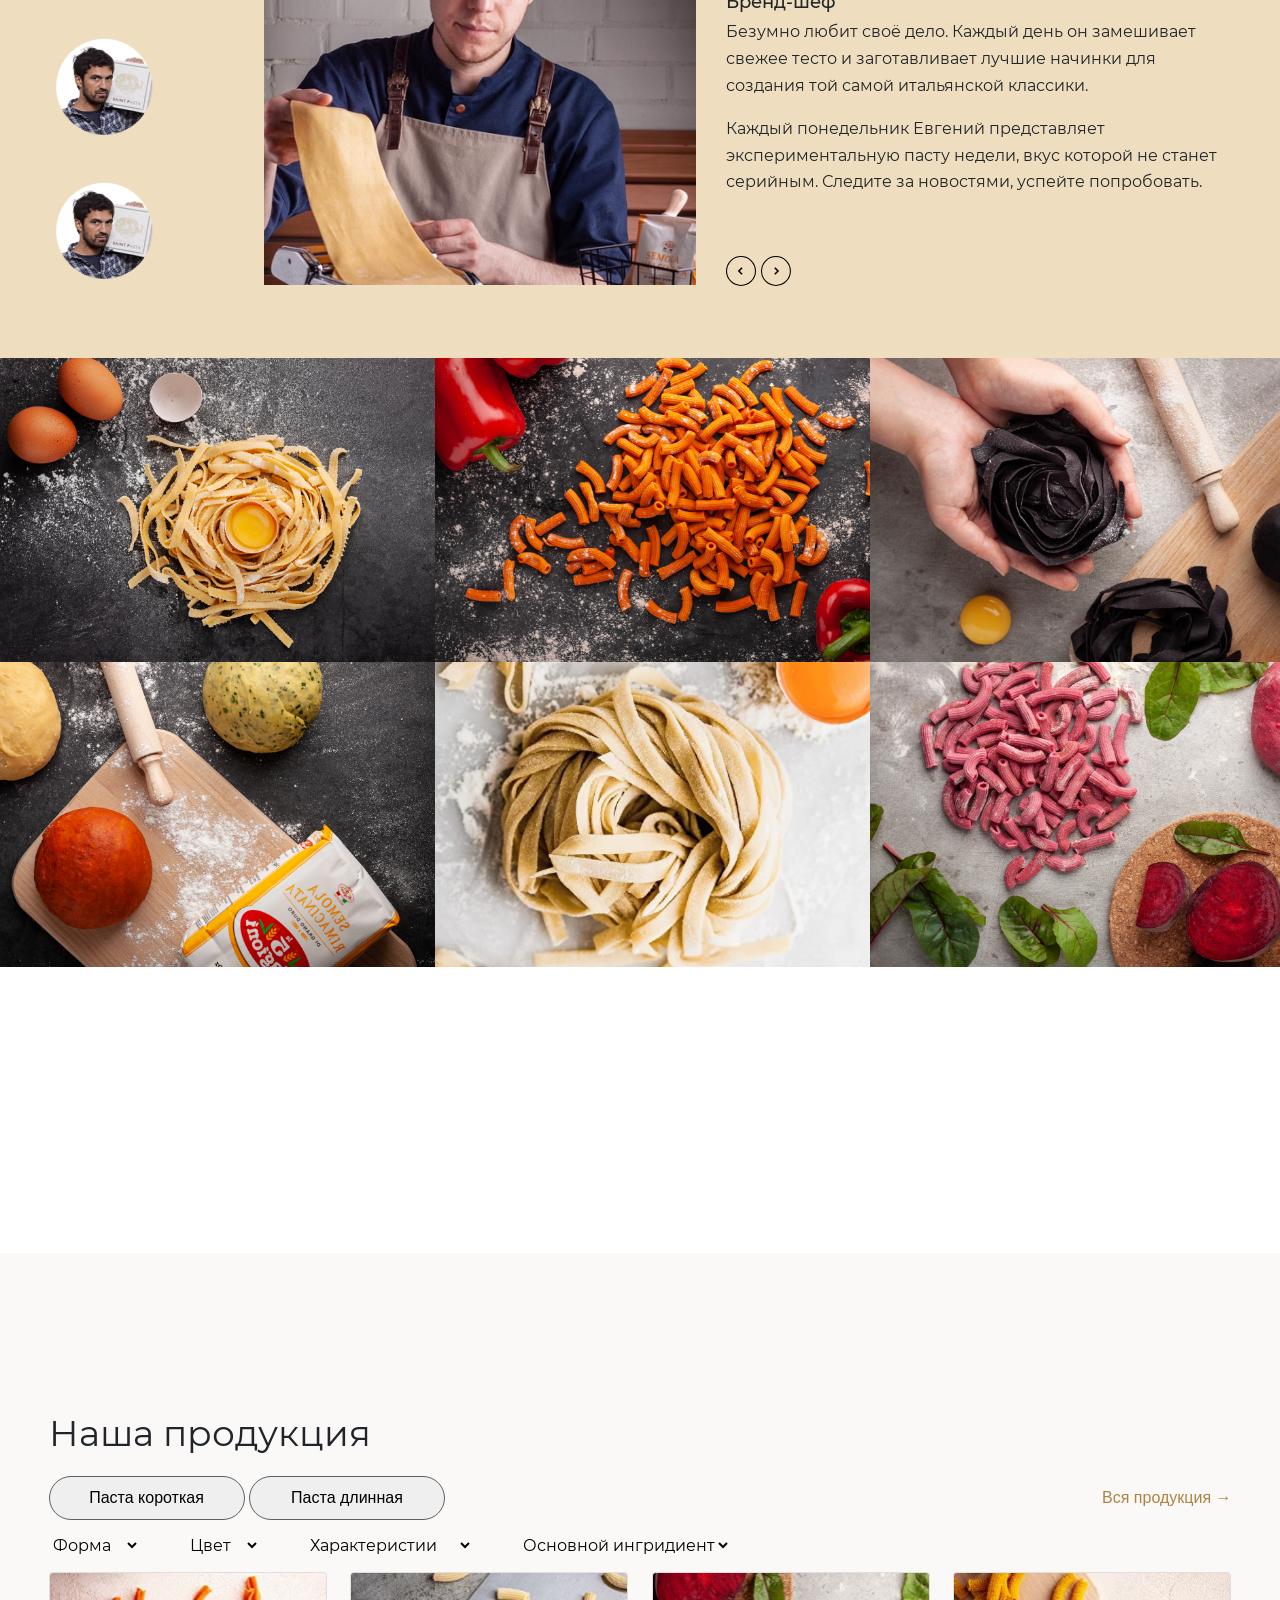
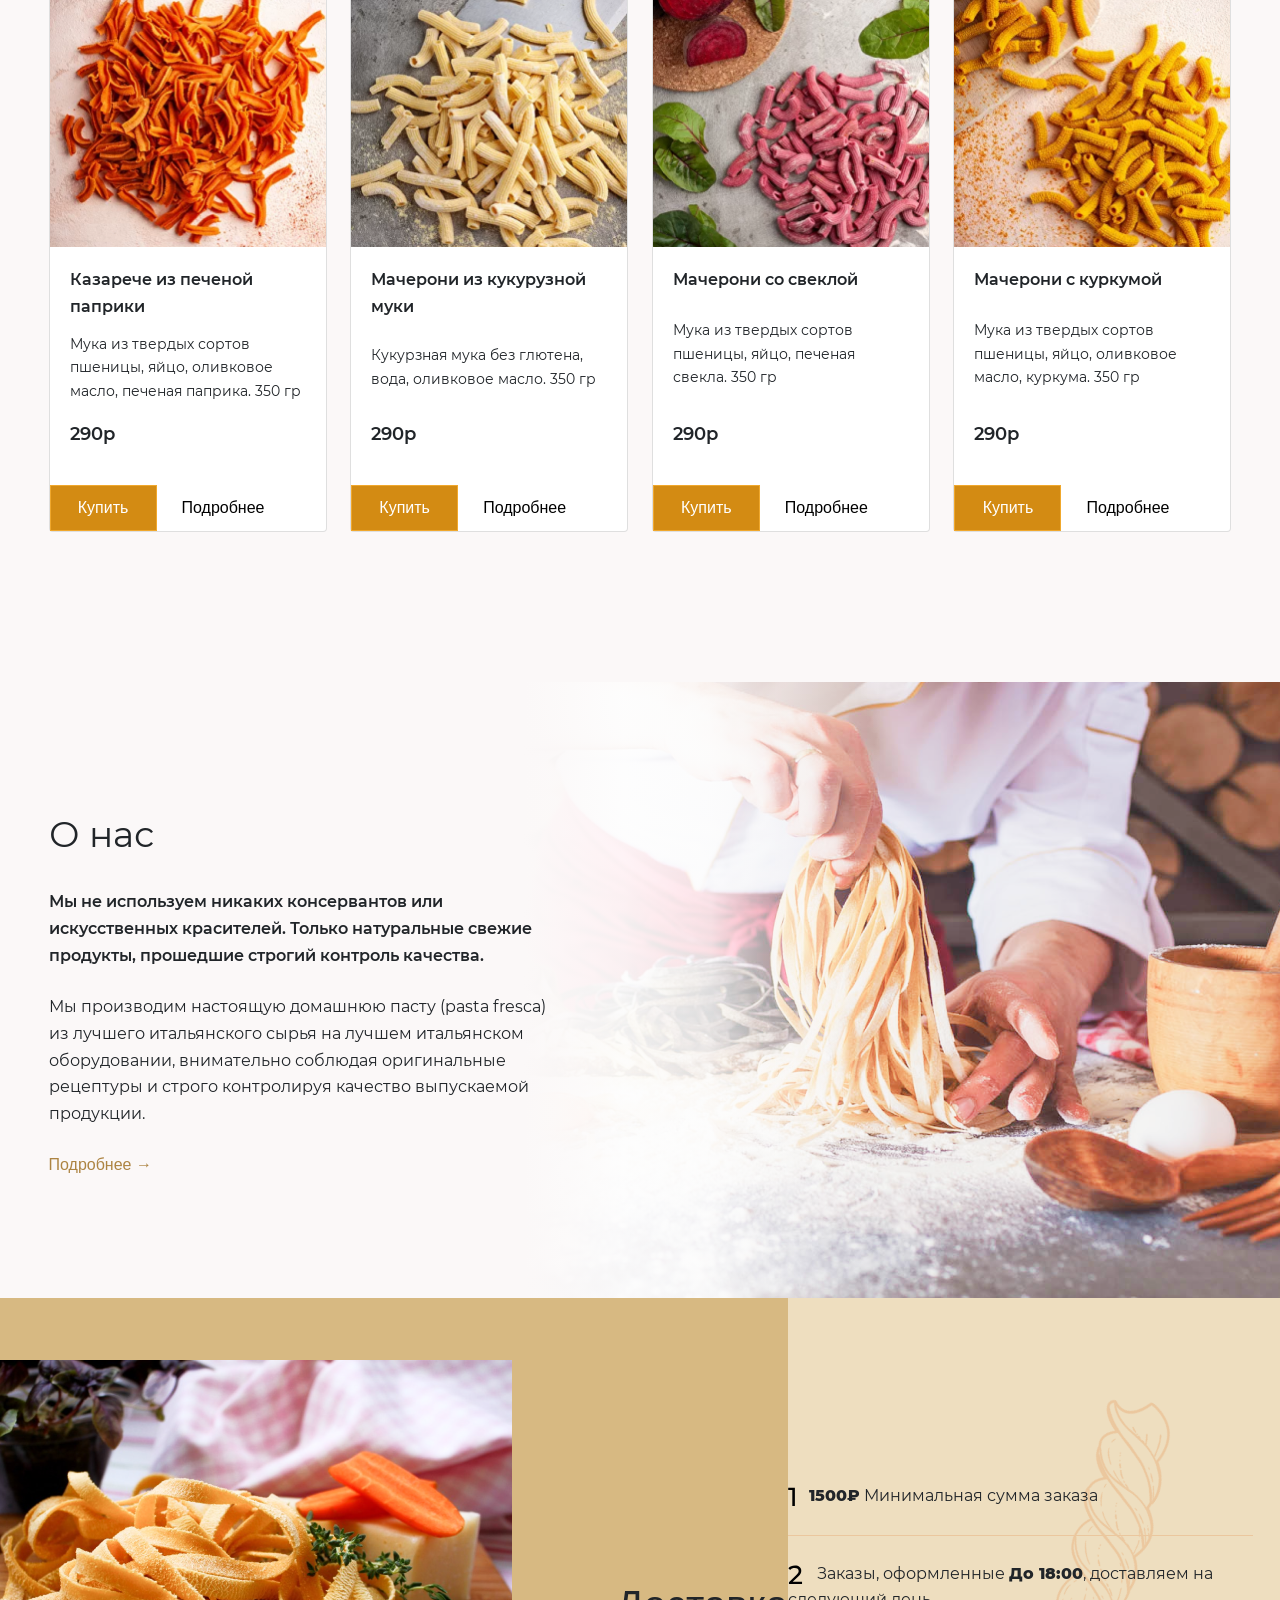
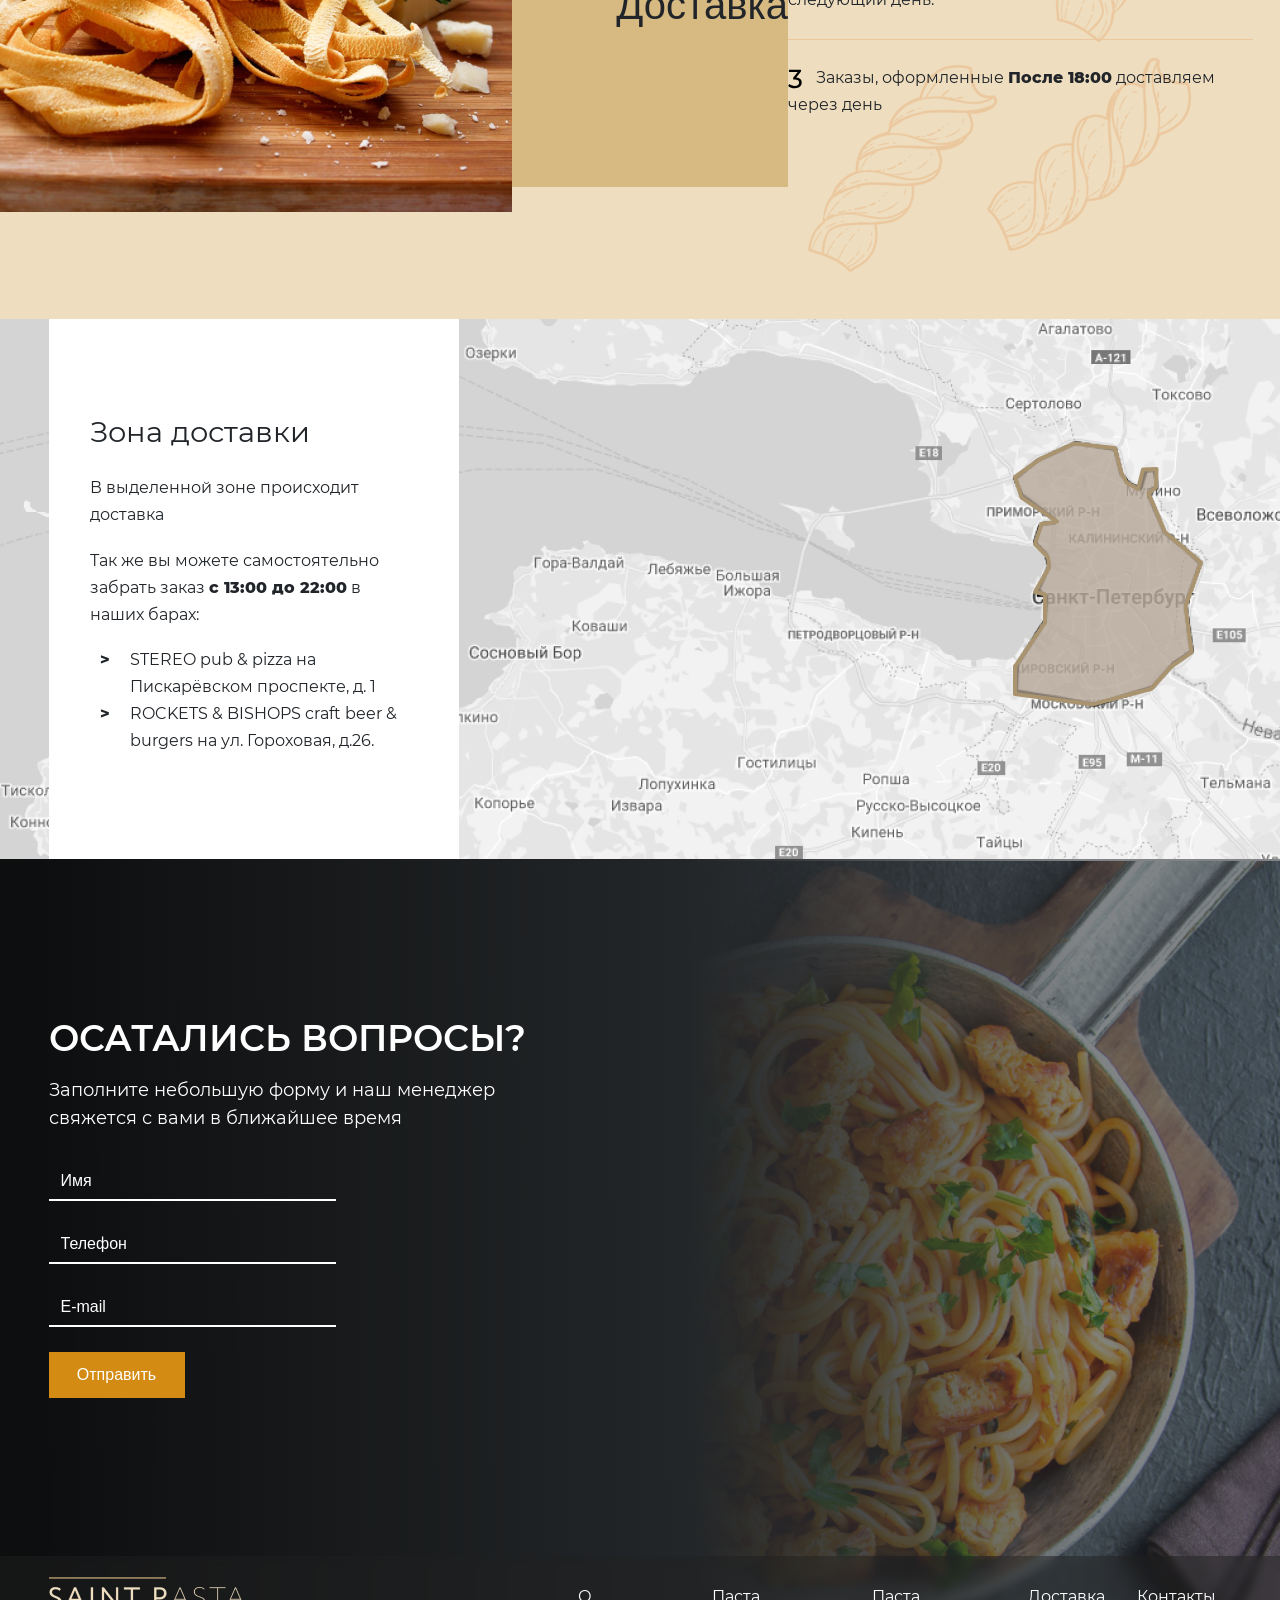
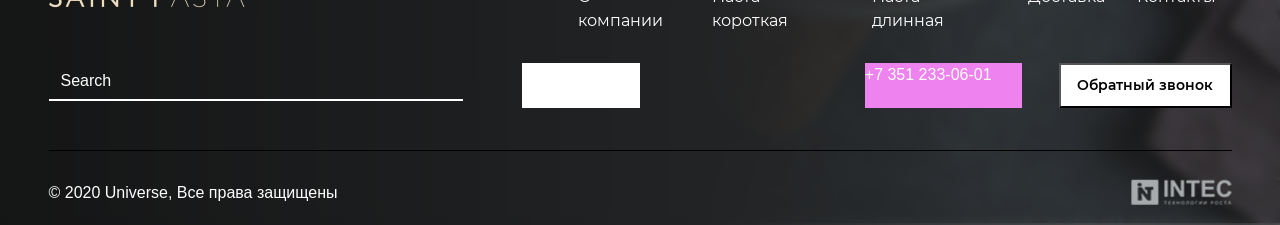
==== commit ce24f287: "Different screen sizes added, various fixes, finished everything except different screen sizes items" ====
--- a/index.html
+++ b/index.html
@@ -14,386 +14,395 @@
 
     <body>
         <header class="wrapper header_wrapper">
-            <div class="container navbarPasta navbar-expand-lg">
-                <ul class="navbar-nav">
-                    <li class="nav-item active">
-                        <a class="nav-link"><img src="img/logo.png" alt=""></a>
-                    </li>
-                    <li class="nav-item">
-                        <a class="nav-link" href="#">О компании</a>
-                    </li>
-                    <li class="nav-item">
-                        <a class="nav-link" href="#">Паста короткая</a>
-                    </li>
-                    <li class="nav-item">
-                        <a class="nav-link" href="#">Паста длинная</a>
-                    </li>
-                    <li class="nav-item">
-                        <a class="nav-link" href="#">Доставка</a>
-                    </li>
-                    <li class="nav-item">
-                        <a class="nav-link" href="#">Контакты</a>
-                    </li>
-                    <li class="nav-item">
-                        <div class="nav-link phoneNumber">
-                            <div class="number">
-                                <a href="tel:+7 985 229 46 68">+7 985 229 46 68</a>
-                            </div>
-
-                            <div class="numberText">
-                                <a href="#">Заказать звонок</a>
-                            </div>
-                        </div>
-                    </li>
-                </ul>
-
-            </div>
+            <nav class="container navbarPasta navbar-expand-lg">
+                <button class="navbar-toggler" type="button" data-toggle="collapse" data-target="#navbar1">
+                    <span class="navbar-toggler-icon"></span>
+                  </button>
+                <div class="collapse navbar-collapse" id="navbar1">
+                    <ul class="navbar-nav pasta__nav">
+                        <li class="nav-item active">
+                            <a class="nav-link"><img src="img/logo.png" alt=""></a>
+                        </li>
+                        <li class="nav-item">
+                            <a class="nav-link" href="#">О компании</a>
+                        </li>
+                        <li class="nav-item">
+                            <a class="nav-link" href="#">Паста короткая</a>
+                        </li>
+                        <li class="nav-item">
+                            <a class="nav-link" href="#">Паста длинная</a>
+                        </li>
+                        <li class="nav-item">
+                            <a class="nav-link" href="#">Доставка</a>
+                        </li>
+                        <li class="nav-item">
+                            <a class="nav-link" href="#">Контакты</a>
+                        </li>
+                        <li class="nav-item">
+                            <div class="nav-link phoneNumber">
+                                <div class="number">
+                                    <a href="tel:+7 985 229 46 68">+7 985 229 46 68</a>
+                                </div>
+
+                                <div class="numberText">
+                                    <a href="#">Заказать звонок</a>
+                                </div>
+                            </div>
+                        </li>
+                    </ul>
+                </div>
+            </nav>
         </header>
-
-        <main>
-            <div id="banner__caroosel" class="carousel slide" data-ride="carousel">
-                <ol class="carousel-indicators">
-                    <li data-target="#banner__caroosel" data-slide-to="0" class="active"></li>
-                    <li data-target="#banner__caroosel" data-slide-to="1"></li>
-                    <li data-target="#banner__caroosel" data-slide-to="2"></li>
-                </ol>
-                <div class="carousel-inner">
-                    <div class="carousel-item active">
-                        <img class="d-block w-100" src="img/bgbanner.png" alt="First slide">
-                    </div>
-                    <div class="carousel-item">
-                        <img class="d-block w-100" src="img/bgbanner_2.jpg" alt="Second slide">
-                    </div>
-                    <div class="carousel-item">
-                        <img class="d-block w-100" src="img/bgbanner_3.jpg" alt="Third slide">
-                    </div>
-                </div>
-            </div>
-            <div class="wrapper wrapper__doubleBG pastaExplanation">
-                <div class="container container__imagetext">
-
-                    <div class="container__image">
-                        <img src="img/noodles.png" alt="">
-                    </div>
-
-                    <div class="container__text">
-                        <div class="container__tittle">
-                            <h2>
-                                Свежая паста
-                                <b></b>
-                                ручной работы
-                            </h2>
-                        </div>
-                        <div>
-                            <p>Лучшая мука северных регионов Италии, проверенные годами рецепты жителей Пармы, внимание ко
-                                                                                            всем
-                                                                                            этапам производства и безудержная любовь к своему делу.</p>
-                            <p>Каждую ночь мы изготавливаем свежую пасту ручной работы. Каждое утро мы бережно доставляем её
-                                                                                            в
-                                                                                            ваши дома и рестораны.</p>
-                        </div>
-                    </div>
-                </div>
-            </div>
-
-            <div class="wrapper pasta__OurTeam">
-                <div class="container">
-                    <h2 class="ourTeamTittle">Наша команда</h2>
-                    <div class="team__select">
-                        <div class="team__profiles">
-                            <div class="team__profile">
-                                <img src="img/profileIcon.png" alt="">
-                            </div>
-                            <div class="team__profile">
-                                <img src="img/profileIcon.png" alt="">
-                            </div>
-                            <div class="team__profile">
-                                <img src="img/profileIcon.png" alt="">
-                            </div>
-                        </div>
-                        <div class="team__card">
-                            <div class="team__fullImage">
-                                <img src="img/fullProfile.png" alt="">
-                            </div>
-                            <div class="team__description">
-                                <div class="team__descriptionTittle">
-                                    <h2>Евгений Мальцев</h2>
-                                    <h2>Бренд-шеф</h2>
-                                </div>
-                                <div class="team__descriptionGeneral">
-                                    <p>Безумно любит своё дело. Каждый день он замешивает свежее тесто и заготавливает лучшие начинки для создания той самой итальянской классики.
+                <main>
+                    <div id="banner__caroosel" class="carousel slide" data-ride="carousel">
+                        <ol class="carousel-indicators">
+                            <li data-target="#banner__caroosel" data-slide-to="0" class="active"></li>
+                            <li data-target="#banner__caroosel" data-slide-to="1"></li>
+                            <li data-target="#banner__caroosel" data-slide-to="2"></li>
+                        </ol>
+                        <div class="carousel-inner">
+                            <div class="carousel-item active">
+                                <img class="d-block w-100" src="img/bgbanner.png" alt="First slide">
+                            </div>
+                            <div class="carousel-item">
+                                <img class="d-block w-100" src="img/bgbanner_2.jpg" alt="Second slide">
+                            </div>
+                            <div class="carousel-item">
+                                <img class="d-block w-100" src="img/bgbanner_3.jpg" alt="Third slide">
+                            </div>
+                        </div>
+                    </div>
+                    <div class="wrapper wrapper__doubleBG pastaExplanation">
+                        <div class="container row container__imagetext">
+        
+                            <div class="container__image">
+                                <img src="img/noodles.png" alt="">
+                            </div>
+        
+                            <div class="container__text">
+                                <div class="container__tittle">
+                                    <h2>
+                                        Свежая паста
+                                        <b></b>
+                                        ручной работы
+                                    </h2>
+                                </div>
+                                <div>
+                                    <p>Лучшая мука северных регионов Италии, проверенные годами рецепты жителей Пармы, внимание ко
+                                                                                                    всем
+                                                                                                    этапам производства и безудержная любовь к своему делу.</p>
+                                    <p>Каждую ночь мы изготавливаем свежую пасту ручной работы. Каждое утро мы бережно доставляем её
+                                                                                                    в
+                                                                                                    ваши дома и рестораны.</p>
+                                </div>
+                            </div>
+                        </div>
+                    </div>
+        
+                    <div class="wrapper pasta__OurTeam">
+                        <div class="container row">
+                            <h2 class="ourTeamTittle">Наша команда</h2>
+                            <div class="team__select">
+                                <div class="team__profiles">
+                                    <div class="team__profile">
+                                        <img src="img/profileIcon.png" alt="">
+                                    </div>
+                                    <div class="team__profile">
+                                        <img src="img/profileIcon.png" alt="">
+                                    </div>
+                                    <div class="team__profile">
+                                        <img src="img/profileIcon.png" alt="">
+                                    </div>
+                                </div>
+                                <div class="team__card">
+                                    <div class="team__fullImage">
+                                        <img src="img/fullProfile.png" alt="">
+                                    </div>
+                                    <div class="team__description">
+                                        <div class="team__descriptionTittle">
+                                            <h2>Евгений Мальцев</h2>
+                                            <h2>Бренд-шеф</h2>
+                                        </div>
+                                        <div class="team__descriptionGeneral">
+                                            <p>Безумно любит своё дело. Каждый день он замешивает свежее тесто и заготавливает лучшие начинки для создания той самой итальянской классики.
+                                            </p>
+                                            <p>Каждый понедельник Евгений представляет экспериментальную пасту недели, вкус которой не станет серийным. Следите за новостями, успейте попробовать.
+                                            </p>
+                                            <div class="Team__Switch">
+                                                <img src="img/left.svg" alt="" class="Switch__Left">
+                                                <img src="img/right.svg" alt="" class="Switch__Right">
+                                            </div>
+                                        </div>
+                                    </div>
+        
+                                </div>
+                            </div>
+        
+                        </div>
+                    </div>
+                    <div class="wrapper pasta__Examples">
+                        <div class="pasta__exampleCards">
+                            <img class="pasta__exampleCard" src="img/1.png" alt="">
+                            <img class="pasta__exampleCard" src="img/2.png" alt="">
+                            <img class="pasta__exampleCard" src="img/3.png" alt="">
+                        </div>
+                        <div class="pasta__exampleCards">
+                            <img class="pasta__exampleCard" src="img/4.png" alt="">
+                            <img class="pasta__exampleCard" src="img/5.png" alt="">
+                            <img class="pasta__exampleCard" src="img/6.png" alt="">
+                        </div>
+                    </div>
+                    <div class="wrapper pasta__ourProducts">
+                        <div class="container row">
+        
+                            <div class="pasta_ourProductsSelector">
+                                <h2 class="products__tittle">Наша продукция</h2>
+                                <div class="ourProductSelector__Sections">
+                                    <div>
+                                        <button class="ourProductsSelector__Button">Паста короткая</button>
+                                        <button class="ourProductsSelector__Button">Паста длинная</button>
+                                    </div>
+                                    <a href="#">Вся продукция &#8594</a>
+                                </div>
+                                <div class="ourProductsSelector__Filters">
+                                    <nav class="navbar navbar-expand-lg navbar-light pl-lg-0 pl-auto">
+                                        <div class="collapse navbar-collapse" id="mynav">
+                                            <ul class="navbar-nav d-lg-flex align-items-lg-center">
+                                                <li class="nav-item">
+                                                    <select class="ourProductsSelector__Filter minimal" name="sort" id="sort">
+                                                        <option value="" hidden selected>Форма</option>
+                                                        <option value="form1">Форма 1</option>
+                                                        <option value="form2">Форма 2</option>
+                                                    </select>
+                                                </li>
+                                                <li class="nav-item">
+                                                    <select class="ourProductsSelector__Filter minimal" name="sort" id="sort">
+                                                        <option value="" hidden selected>Цвет</option>
+                                                        <option value="color1">Цвет 1</option>
+                                                        <option value="color2">Цвет 2</option>
+                                                    </select>
+                                                </li>
+                                                <li class="nav-item">
+                                                    <select class="ourProductsSelector__Filter minimal" name="sort" id="sort">
+                                                        <option value="" hidden selected>Характеристии</option>
+                                                        <option value="character1">Характеристика 1</option>
+                                                        <option value="character2">Характеристика 2</option>
+                                                    </select>
+                                                </li>
+                                                <li class="nav-item">
+                                                    <select class="ourProductsSelector__Filter minimal" name="sort" id="sort">
+                                                        <option value="" hidden selected>Основной ингридиент</option>
+                                                        <option value="ingridient">Ингридиент 1</option>
+                                                        <option value="ingridient">Ингридиент 2</option>
+                                                    </select>
+                                                </li>
+                                                <li class="nav-item d-lg-none d-inline-flex"></li>
+                                            </ul>
+                                        </div>
+                                    </nav>
+                                </div>
+                                <div class="ourProductsSelector__Cards">
+                                    <div class="card">
+                                        <img class="card-img-top" src="img/product1.png" alt="Card image cap">
+                                        <div class="card-body">
+                                          <p class="card-title">Казарече из печеной паприки</p>
+                                          <p class="card-text">Мука из твердых сортов пшеницы, яйцо, оливковое масло, печеная паприка. 350 гр</p>
+                                          <p class="card-price">290р</p>
+                                        </div>
+                                        <div class="card-links">
+                                            <button>Купить</button>
+                                            <a href="">Подробнее</a>
+                                        </div>
+                                    </div>
+                                    <div class="card">
+                                        <img class="card-img-top" src="img/product2.png" alt="Card image cap">
+                                        <div class="card-body">
+                                          <p class="card-title">Мачерони из кукурузной муки</p>
+                                          <p class="card-text">Кукурзная мука без глютена, вода, оливковое масло. 350 гр</p>
+                                          <p class="card-price">290р</p>
+                                        </div>
+                                        <div class="card-links">
+                                            <button>Купить</button>
+                                            <a href="">Подробнее</a>
+                                        </div>
+                                    </div>
+                                    <div class="card">
+                                        <img class="card-img-top" src="img/product3.png" alt="Card image cap">
+                                        <div class="card-body">
+                                          <p class="card-title">Мачерони со свеклой</p>
+                                          <p class="card-text">Мука из твердых сортов пшеницы, яйцо, печеная свекла. 350 гр</p>
+                                          <p class="card-price">290р</p>
+                                        </div>
+                                        <div class="card-links">
+                                            <button>Купить</button>
+                                            <a href="">Подробнее</a>
+                                        </div>
+                                    </div>
+                                    <div class="card">
+                                        <img class="card-img-top" src="img/product4.png" alt="Card image cap">
+                                        <div class="card-body">
+                                          <p class="card-title">Мачерони с куркумой</p>
+                                          <p class="card-text">Мука из твердых сортов пшеницы, яйцо, оливковое масло, куркума. 350 гр</p>
+                                          <p class="card-price">290р</p>
+                                        </div>
+                                        <div class="card-links">
+                                            <button>Купить</button>
+                                            <a href="">Подробнее</a>
+                                        </div>
+                                    </div>
+                                </div>
+                            </div>
+                        </div>
+                    </div>
+                    <div class="wrapper pasta__AboutUs">
+                        <div class="container flex__textBlock">
+                            <div class="container__AboutUsBox ">
+                                <p>О нас</p>
+                                <p>
+                                    Мы не используем никаких консервантов или искусственных красителей. Только натуральные свежие продукты, прошедшие строгий контроль качества.
+                                </p>
+                                <p>
+                                    Мы производим настоящую домашнюю пасту (pasta fresca) из лучшего итальянского сырья на лучшем итальянском оборудовании, внимательно соблюдая оригинальные рецептуры и строго контролируя качество выпускаемой продукции.
+                                </p>
+                                <a href="#">Подробнее &#8594
+                                </a>
+                            </div>
+                        </div>
+                    </div>
+                    <div class="wrapper pasta__Delivery">
+                        <div class="container row container__imagetext">
+        
+                            <div class="container__image">
+                                <img src="img/zonePastaImage.png" alt="">
+                            </div>
+        
+                            <div class="container__text container__deliveryText">
+                                <div class="container__tittle">
+                                    <h1>Доставка</h1>
+                                </div>
+                                <div>
+                                    <ul class="a">
+                                        <li>
+                                            <img src="img/1.svg" style="margin-right: 10px;" alt="">
+                                            <b>1500₽</b>
+                                            Минимальная сумма заказа
+                                        </li>
+                                        <li>
+                                            <img src="img/2.svg" style="margin-right: 10px;" alt="">
+                                            Заказы, оформленные
+                                            <b>До 18:00</b>, доставляем на следующий день.
+                                        </li>
+                                        <li>
+                                            <img src="img/3.svg" style="margin-right: 10px;" alt="">
+                                            Заказы, оформленные
+                                            <b>После 18:00</b>
+                                            доставляем через день
+                                        </li>
+                                    </ul>
+                                </div>
+                            </div>
+                        </div>
+                    </div>
+                    <div class="wrapper pasta__DeliveryZone">
+                        <div class="container row">
+                            <div class="container__blockzoneDelivery">
+                                <div class="container__zoneDelivery">
+                                    <p>Зона доставки</p>
+                                    <p>В выделенной зоне происходит доставка</p>
+                                    <p>Так же вы можете самостоятельно забрать заказ
+                                        <b>с 13:00 до 22:00</b>
+                                        в наших барах:
                                     </p>
-                                    <p>Каждый понедельник Евгений представляет экспериментальную пасту недели, вкус которой не станет серийным. Следите за новостями, успейте попробовать.
-                                    </p>
-                                    <div class="Team__Switch">
-                                        <img src="img/left.svg" alt="" class="Switch__Left">
-                                        <img src="img/right.svg" alt="" class="Switch__Right">
-                                    </div>
-                                </div>
-                            </div>
-
-                        </div>
-                    </div>
-
-                </div>
-            </div>
-            <div class="wrapper pasta__Examples">
-                <div class="pasta__exampleCards">
-                    <img class="pasta__exampleCard" src="img/1.png" alt="">
-                    <img class="pasta__exampleCard" src="img/2.png" alt="">
-                    <img class="pasta__exampleCard" src="img/3.png" alt="">
-                </div>
-                <div class="pasta__exampleCards">
-                    <img class="pasta__exampleCard" src="img/4.png" alt="">
-                    <img class="pasta__exampleCard" src="img/5.png" alt="">
-                    <img class="pasta__exampleCard" src="img/6.png" alt="">
-                </div>
-            </div>
-            <div class="wrapper pasta__ourProducts">
-                <div class="container">
-
-                    <div class="pasta_ourProductsSelector">
-                        <h2 class="products__tittle">Наша продукция</h2>
-                        <div class="ourProductSelector__Sections">
-                            <div>
-                                <button class="ourProductsSelector__Button">Паста короткая</button>
-                                <button class="ourProductsSelector__Button">Паста длинная</button>
-                            </div>
-                            <a href="#">Вся продукция &#8594</a>
-                        </div>
-                        <div class="ourProductsSelector__Filters">
-                            <nav class="navbar navbar-expand-lg navbar-light pl-lg-0 pl-auto">
-                                <div class="collapse navbar-collapse" id="mynav">
-                                    <ul class="navbar-nav d-lg-flex align-items-lg-center">
-                                        <li class="nav-item">
-                                            <select class="ourProductsSelector__Filter minimal" name="sort" id="sort">
-                                                <option value="" hidden selected>Форма</option>
-                                                <option value="form1">Форма 1</option>
-                                                <option value="form2">Форма 2</option>
-                                            </select>
+                                    <ul class="block__adresses">
+                                        <li>
+                                            STEREO pub & pizza на Пискарёвском проспекте, д. 1
                                         </li>
-                                        <li class="nav-item">
-                                            <select class="ourProductsSelector__Filter minimal" name="sort" id="sort">
-                                                <option value="" hidden selected>Цвет</option>
-                                                <option value="color1">Цвет 1</option>
-                                                <option value="color2">Цвет 2</option>
-                                            </select>
+                                        <li>
+                                            ROCKETS & BISHOPS craft beer & burgers на ул. Гороховая, д.26.
                                         </li>
-                                        <li class="nav-item">
-                                            <select class="ourProductsSelector__Filter minimal" name="sort" id="sort">
-                                                <option value="" hidden selected>Характеристии</option>
-                                                <option value="character1">Характеристика 1</option>
-                                                <option value="character2">Характеристика 2</option>
-                                            </select>
-                                        </li>
-                                        <li class="nav-item">
-                                            <select class="ourProductsSelector__Filter minimal" name="sort" id="sort">
-                                                <option value="" hidden selected>Основной ингридиент</option>
-                                                <option value="ingridient">Ингридиент 1</option>
-                                                <option value="ingridient">Ингридиент 2</option>
-                                            </select>
-                                        </li>
-                                        <li class="nav-item d-lg-none d-inline-flex"></li>
                                     </ul>
                                 </div>
-                            </nav>
-                        </div>
-                        <div class="ourProductsSelector__Cards">
-                            <div class="card">
-                                <img class="card-img-top" src="img/product1.png" alt="Card image cap">
-                                <div class="card-body">
-                                  <p class="card-title">Казарече из печеной паприки</p>
-                                  <p class="card-text">Мука из твердых сортов пшеницы, яйцо, оливковое масло, печеная паприка. 350 гр</p>
-                                  <p class="card-price">290р</p>
-                                </div>
-                                <div class="card-links">
-                                    <button>Купить</button>
-                                    <a href="">Подробнее</a>
-                                </div>
-                            </div>
-                            <div class="card">
-                                <img class="card-img-top" src="img/product2.png" alt="Card image cap">
-                                <div class="card-body">
-                                  <p class="card-title">Мачерони из кукурузной муки</p>
-                                  <p class="card-text">Кукурзная мука без глютена, вода, оливковое масло. 350 гр</p>
-                                  <p class="card-price">290р</p>
-                                </div>
-                                <div class="card-links">
-                                    <button>Купить</button>
-                                    <a href="">Подробнее</a>
-                                </div>
-                            </div>
-                            <div class="card">
-                                <img class="card-img-top" src="img/product3.png" alt="Card image cap">
-                                <div class="card-body">
-                                  <p class="card-title">Мачерони со свеклой</p>
-                                  <p class="card-text">Мука из твердых сортов пшеницы, яйцо, печеная свекла. 350 гр</p>
-                                  <p class="card-price">290р</p>
-                                </div>
-                                <div class="card-links">
-                                    <button>Купить</button>
-                                    <a href="">Подробнее</a>
-                                </div>
-                            </div>
-                            <div class="card">
-                                <img class="card-img-top" src="img/product4.png" alt="Card image cap">
-                                <div class="card-body">
-                                  <p class="card-title">Мачерони с куркумой</p>
-                                  <p class="card-text">Мука из твердых сортов пшеницы, яйцо, оливковое масло, куркума. 350 гр</p>
-                                  <p class="card-price">290р</p>
-                                </div>
-                                <div class="card-links">
-                                    <button>Купить</button>
-                                    <a href="">Подробнее</a>
-                                </div>
-                            </div>
-                        </div>
-                    </div>
-                </div>
-            </div>
-            <div class="wrapper pasta__AboutUs">
-                <div class="container flex__textBlock">
-                    <div class="container__AboutUsBox">
-                        <p>О нас</p>
-                        <p>
-                            Мы не используем никаких консервантов или искусственных красителей. Только натуральные свежие продукты, прошедшие строгий контроль качества.
-                        </p>
-                        <p>
-                            Мы производим настоящую домашнюю пасту (pasta fresca) из лучшего итальянского сырья на лучшем итальянском оборудовании, внимательно соблюдая оригинальные рецептуры и строго контролируя качество выпускаемой продукции.
-                        </p>
-                        <a href="#">Подробнее &#8594
-                        </a>
-                    </div>
-                </div>
-            </div>
-            <div class="wrapper pasta__Delivery">
-                <div class="container container__imagetext">
-
-                    <div class="container__image">
-                        <img src="img/zonePastaImage.png" alt="">
-                    </div>
-
-                    <div class="container__text container__deliveryText">
-                        <div class="container__tittle">
-                            <h1>Доставка</h1>
-                        </div>
-                        <div>
-                            <ul class="a">
-                                <li>
-                                    <img src="img/1.svg" style="margin-right: 10px;" alt="">
-                                    <b>1500₽</b>
-                                    Минимальная сумма заказа
-                                </li>
-                                <li>
-                                    <img src="img/2.svg" style="margin-right: 10px;" alt="">
-                                    Заказы, оформленные
-                                    <b>До 18:00</b>, доставляем на следующий день.
-                                </li>
-                                <li>
-                                    <img src="img/3.svg" style="margin-right: 10px;" alt="">
-                                    Заказы, оформленные
-                                    <b>После 18:00</b>
-                                    доставляем через день
-                                </li>
-                            </ul>
-                        </div>
-                    </div>
-                </div>
-            </div>
-            <div class="wrapper pasta__DeliveryZone">
-                <div class="container">
-                    <div class="container__blockzoneDelivery">
-                        <div class="container__zoneDelivery">
-                            <p>Зона доставки</p>
-                            <p>В выделенной зоне происходит доставка</p>
-                            <p>Так же вы можете самостоятельно забрать заказ
-                                <b>с 13:00 до 22:00</b>
-                                в наших барах:
-                            </p>
-                            <ul class="block__adresses">
-                                <li>
-                                    STEREO pub & pizza на Пискарёвском проспекте, д. 1
-                                </li>
-                                <li>
-                                    ROCKETS & BISHOPS craft beer & burgers на ул. Гороховая, д.26.
-                                </li>
-                            </ul>
-                        </div>
-                    </div>
-                </div>
-            </div>
-            <div class="wrapper pasta__Questions">
-                <div class="container flex__Questions">
-                    <div class="container__contactUs">
-                        <p>Осатались вопросы?</p>
-                        <p>Заполните небольшую форму и наш менеджер свяжется с вами в ближайшее время</p>
-                        
-                        <form method="post">
-                            <div class="floating-label-group">
-                                <input placeholder="Имя" name="contact_name" required class="form-control" type="text"/>
-                                <label class="floating-label">Имя</label>
-                            </div>
-                            <div class="floating-label-group">
-                                <input placeholder="Телефон" name="contact_number" required class="form-control" type="tel"/>
-                                <label class="floating-label">Телефон</label>
-                            </div>
-                            <div class="floating-label-group">
-                                <input placeholder="E-mail" name="contact_email" required class="form-control" type="email"/>
-                                <label class="floating-label">E-Mail</label>
-                            </div>
-                            <button type="submit" class="contactUs__button">Отправить</button>
-                        </form>
-                    </div>
-                </div>
-                <div class="footer">
-                    <div class="container footer__fill">
-                        <div class="navigation">
-                            <div class="navigation__LogoImage">
-                                <img src="img/logo2.png" alt="">
-                            </div>
-                            <div class="navigation__Navbar">
-                                <ul class="navbar-navNavigation">
-                                    <li class="nav-item">
-                                        <a class="nav-link" href="#">О компании</a>
-                                    </li>
-                                    <li class="nav-item">
-                                        <a class="nav-link" href="#">Паста короткая</a>
-                                    </li>
-                                    <li class="nav-item">
-                                        <a class="nav-link" href="#">Паста длинная</a>
-                                    </li>
-                                    <li class="nav-item">
-                                        <a class="nav-link" href="#">Доставка</a>
-                                    </li>
-                                    <li class="nav-item">
-                                        <a class="nav-link" href="#">Контакты</a>
-                                </ul>
-                            </div>
-                        </div>
-                        <div class="various">
-                            <div class="various__SearchBar">
-                                <input class="form-control footer_search" type="text" placeholder="Search" aria-label="Search">
-                                <div class="various__SearchBarIcons">
-                                    <img src="img/vk.png" alt="">
-                                </div>
-                            </div>
-                            <div class="various__Phone">
-                                <div class="various__PhoneNumber">+7 351 233-06-01</div>
-                                <div class="various__Phonebutton">
-                                    <button class="various__PhonebuttonButton"></button>
-                                </div>
-                            </div>
-                        </div>
-                    </div>
-                </div>
-            </div>
-
-        </main>
-
+                            </div>
+                        </div>
+                    </div>
+                    
+                    <div class="wrapper pasta__Questions">
+                        <div class="container row flex__Questions">
+                            <div class="container__contactUs">
+                                <p>Осатались вопросы?</p>
+                                <p>Заполните небольшую форму и наш менеджер свяжется с вами в ближайшее время</p>
+                                
+                                <form method="post">
+                                    <div class="floating-label-group">
+                                        <input placeholder="Имя" name="contact_name" required class="form-control" type="text"/>
+                                        <label class="floating-label">Имя</label>
+                                    </div>
+                                    <div class="floating-label-group">
+                                        <input placeholder="Телефон" name="contact_number" required class="form-control" type="tel"/>
+                                        <label class="floating-label">Телефон</label>
+                                    </div>
+                                    <div class="floating-label-group">
+                                        <input placeholder="E-mail" name="contact_email" required class="form-control" type="email"/>
+                                        <label class="floating-label">E-Mail</label>
+                                    </div>
+                                    <button type="submit" class="contactUs__button">Отправить</button>
+                                </form>
+                            </div>
+                        </div>
+                        <div class="footer">
+                            <div class="container row footer__fill">
+                                <div class="navigation">
+                                    <div class="navigation__LogoImage">
+                                        <img src="img/logo2.png" alt="">
+                                    </div>
+                                    <div class="navigation__Navbar">
+                                        <ul class="navbar-navNavigation">
+                                            <li class="nav-item">
+                                                <a class="nav-link" href="#">О компании</a>
+                                            </li>
+                                            <li class="nav-item">
+                                                <a class="nav-link" href="#">Паста короткая</a>
+                                            </li>
+                                            <li class="nav-item">
+                                                <a class="nav-link" href="#">Паста длинная</a>
+                                            </li>
+                                            <li class="nav-item">
+                                                <a class="nav-link" href="#">Доставка</a>
+                                            </li>
+                                            <li class="nav-item">
+                                                <a class="nav-link" href="#">Контакты</a>
+                                        </ul>
+                                    </div>
+                                </div>
+                                <div class="various">
+                                    <div class="various__SearchBar">
+                                        <input class="form-control footer_search" type="text" placeholder="Search" aria-label="Search">
+                                        <div class="various__SearchBarIcons">
+                                            <img src="img/vk.png" alt="">
+                                        </div>
+                                    </div>
+                                    <div class="various__Phone">
+                                        <div class="various__PhoneNumber">+7 351 233-06-01</div>
+                                        <div class="various__Phonebutton">
+                                            <button class="various__PhonebuttonButton">
+                                                Обратный звонок
+                                            </button>
+                                        </div>
+                                    </div>
+        
+                                </div>
+                                <div class="copyright">
+                                        <div class="copyright__Name">© 2020 Universe, Все права защищены</div>
+                                        <div class="copyright__Logo"> <img src="img/logosmall.png" alt=""></div>
+                                </div>
+                            </div>
+                        </div>
+                    </div>
+        
+                </main>
 
         <!-- Optional JavaScript -->
-        <!-- jQuery first, then Popper.js, then Bootstrap JS -->
-        <script src="https://code.jquery.com/jquery-3.3.1.slim.min.js" integrity="sha384-q8i/X+965DzO0rT7abK41JStQIAqVgRVzpbzo5smXKp4YfRvH+8abtTE1Pi6jizo" crossorigin="anonymous"></script>
+        <!-- jQuery first, then Popper.js, then Bootstrap JS --><script src="https://code.jquery.com/jquery-3.3.1.slim.min.js" integrity="sha384-q8i/X+965DzO0rT7abK41JStQIAqVgRVzpbzo5smXKp4YfRvH+8abtTE1Pi6jizo" crossorigin="anonymous"> </script>
         <script src="https://cdnjs.cloudflare.com/ajax/libs/popper.js/1.14.7/umd/popper.min.js" integrity="sha384-UO2eT0CpHqdSJQ6hJty5KVphtPhzWj9WO1clHTMGa3JDZwrnQq4sF86dIHNDz0W1" crossorigin="anonymous"></script>
         <script src="https://stackpath.bootstrapcdn.com/bootstrap/4.3.1/js/bootstrap.min.js" integrity="sha384-JjSmVgyd0p3pXB1rRibZUAYoIIy6OrQ6VrjIEaFf/nJGzIxFDsf4x0xIM+B07jRM" crossorigin="anonymous"></script>
         <script src="js/abs.js"></script>
--- a/css/style.css
+++ b/css/style.css
@@ -39,6 +39,13 @@
 .navbar-nav {
   align-items: center;
   justify-content: space-between;
+}
+.pasta__nav {
+  width: 100%;
+}
+.navbar-toggler {
+  background-image: url('../img/burgerMenu.png');
+  align-self: flex-end;
 }
 .nav-item {
   font-family: 'Montserrat';
@@ -126,6 +133,64 @@
   background-repeat: no-repeat, no-repeat;
   background-position: center right -190px, left;
 }
+@media (min-width: 320px) {
+  .wrapper__doubleBG {
+    height: 920px;
+  }
+  .pasta__OurTeam {
+    height: 1039px;
+  }
+  .pasta__ourProducts {
+    height: 1040px;
+  }
+  .pasta__AboutUs {
+    height: 1030px;
+  }
+  .pasta__Delivery {
+    height: 772px;
+  }
+  .pasta__DeliveryZone {
+    height: 949px;
+  }
+  .pasta__Questions {
+    height: 1327px;
+  }
+  .flex__Questions {
+    height: 647px;
+  }
+  .footer {
+    height: 680px;
+  }
+}
+@media (min-width: 1080px) {
+  .wrapper__doubleBG {
+    height: 616px;
+  }
+  .pasta__OurTeam {
+    height: 823px;
+  }
+  .pasta__ourProducts {
+    height: 1029px;
+  }
+  .pasta__AboutUs {
+    height: 616px;
+  }
+  .pasta__Delivery {
+    height: 621px;
+  }
+  .pasta__DeliveryZone {
+    height: 540px;
+  }
+  .pasta__Questions {
+    height: 966px;
+  }
+  .flex__Questions {
+    height: 697px;
+  }
+  .footer {
+    height: 269px;
+  }
+}
 .container__imagetext {
   display: flex;
   position: relative;
@@ -134,7 +199,7 @@
 .container__text {
   display: flex;
   flex-wrap: wrap;
-  width: 464px;
+  width: 39.3%;
   height: 349px;
   align-items: center;
   margin-left: 48%;
@@ -162,6 +227,9 @@
   top: 62px;
   left: -127px;
 }
+.row_test {
+  align-self: center;
+}
 /**/
 .pasta__OurTeam {
   display: flex;
@@ -198,11 +266,12 @@
 .team__card {
   display: flex;
   align-items: flex-end;
+  width: 81.8%;
 }
 .team__description {
   padding-left: 30px;
   height: 322px;
-  width: 505px;
+  width: 55.3%;
 }
 .team__descriptionTittle h2:first-child {
   font-family: 'Montserrat';
@@ -248,7 +317,7 @@
 }
 .pasta_ourProductsSelector {
   height: 729px;
-  width: 1213px;
+  width: 100%;
   display: flex;
   flex-wrap: wrap;
   flex-direction: column;
@@ -297,7 +366,7 @@
   justify-content: space-between;
 }
 .card {
-  width: 278px;
+  width: 23.5%;
 }
 .card-body {
   display: flex;
@@ -353,7 +422,7 @@
 }
 .container__AboutUsBox {
   height: 381px;
-  width: 514px;
+  width: 43.5%;
   display: flex;
   flex-direction: column;
   justify-content: space-around;
@@ -418,7 +487,7 @@
 }
 .container__blockzoneDelivery {
   background: white;
-  width: 410px;
+  width: 34.7%;
   height: 540px;
   align-items: center;
   display: flex;
@@ -428,7 +497,7 @@
   display: flex;
   flex-direction: column;
   justify-content: space-around;
-  width: 287px;
+  width: 80%;
   height: 365px;
 }
 .container__zoneDelivery p:first-child {
@@ -482,7 +551,7 @@
   background-position: right;
 }
 .container__contactUs {
-  width: 479px;
+  width: 40.5%;
   color: white;
   display: flex;
   flex-direction: column;
@@ -562,6 +631,10 @@
 }
 .footer__fill {
   color: white;
+  display: flex;
+  height: 269px;
+  flex-direction: column;
+  justify-content: space-around;
 }
 .navigation {
   display: flex;
@@ -572,7 +645,7 @@
 }
 .navigation__Navbar {
   height: 45px;
-  width: 713px;
+  width: 60%;
 }
 .navbar-navNavigation {
   display: flex;
@@ -591,36 +664,48 @@
   justify-content: space-between;
 }
 .various__SearchBar {
-  width: 600px;
+  width: 50%;
   height: 45px;
   display: flex;
   justify-content: space-between;
 }
 .footer_search {
-  width: 420px;
+  width: 70%;
 }
 .various__SearchBarIcons {
-  width: 120px;
+  width: 20%;
   height: 45px;
   background-color: white;
 }
 .various__Phone {
-  width: 363px;
+  width: 31%;
   height: 45px;
   display: flex;
   justify-content: space-between;
 }
 .various__PhoneNumber {
-  width: 160px;
+  width: 43%;
   height: 45px;
   background-color: violet;
 }
 .various__Phonebutton {
-  width: 175px;
+  width: 47%;
   height: 45px;
-  background-color: wheat;
 }
 .various__PhonebuttonButton {
-  width: 175px;
   height: 45px;
-}
+  width: 100%;
+  background-color: white;
+  font-family: 'Montserrat';
+  font-weight: 600;
+  font-size: 14px;
+  line-height: 17px;
+}
+.copyright {
+  border-top: 1px solid black;
+  width: 100%;
+  height: 55px;
+  display: flex;
+  justify-content: space-between;
+  align-items: flex-end;
+}
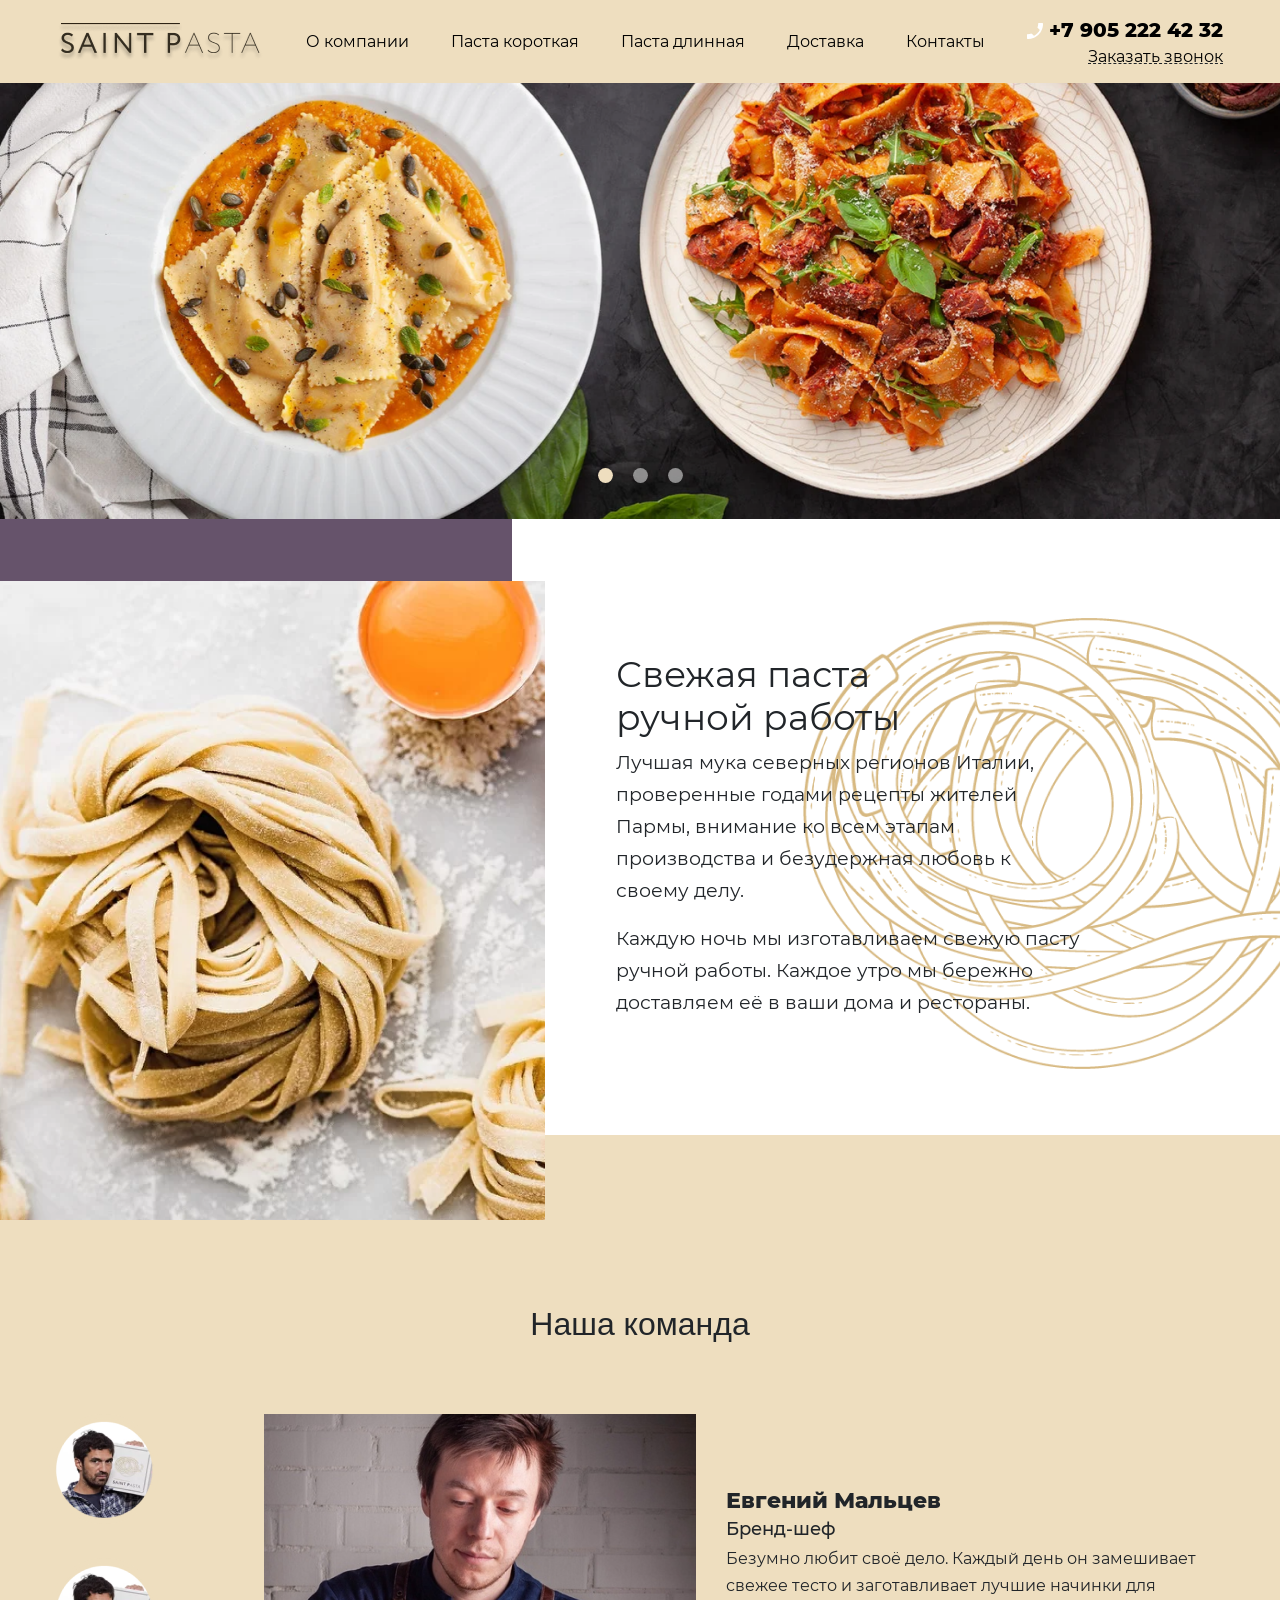
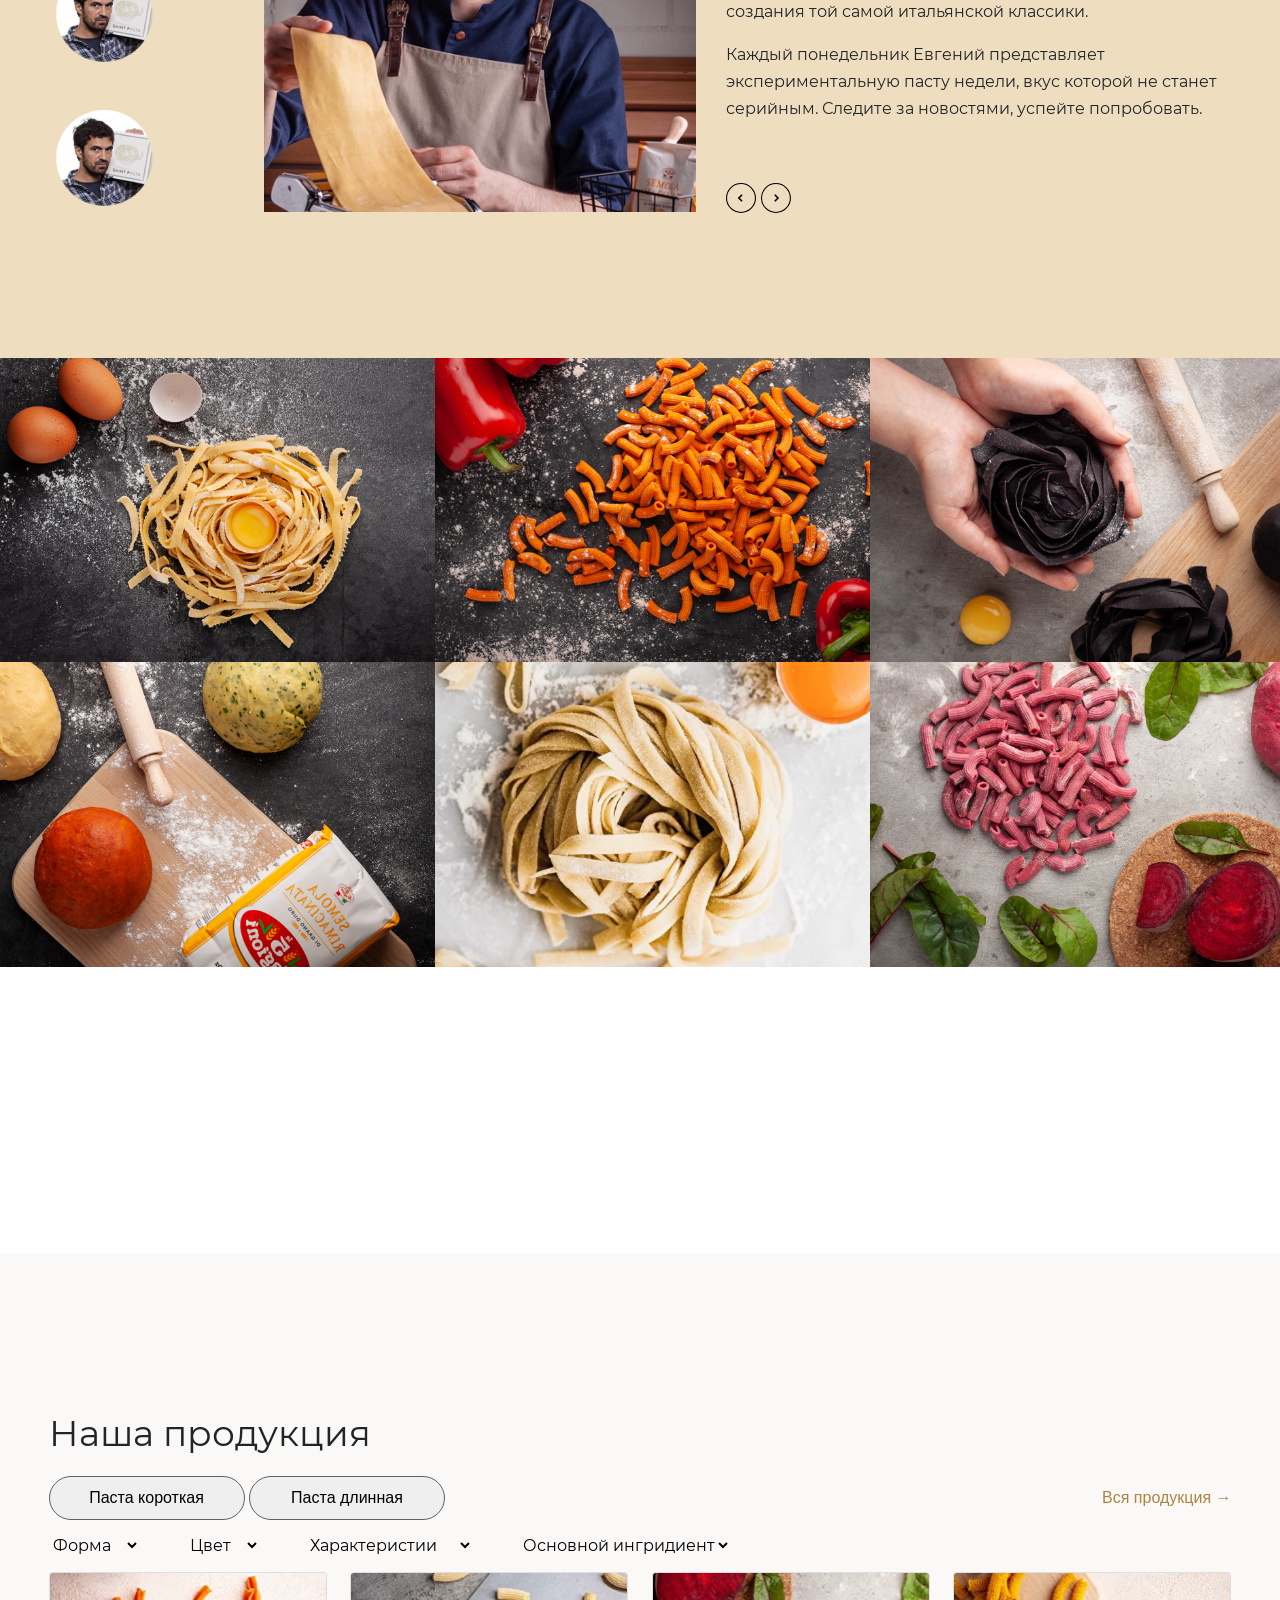
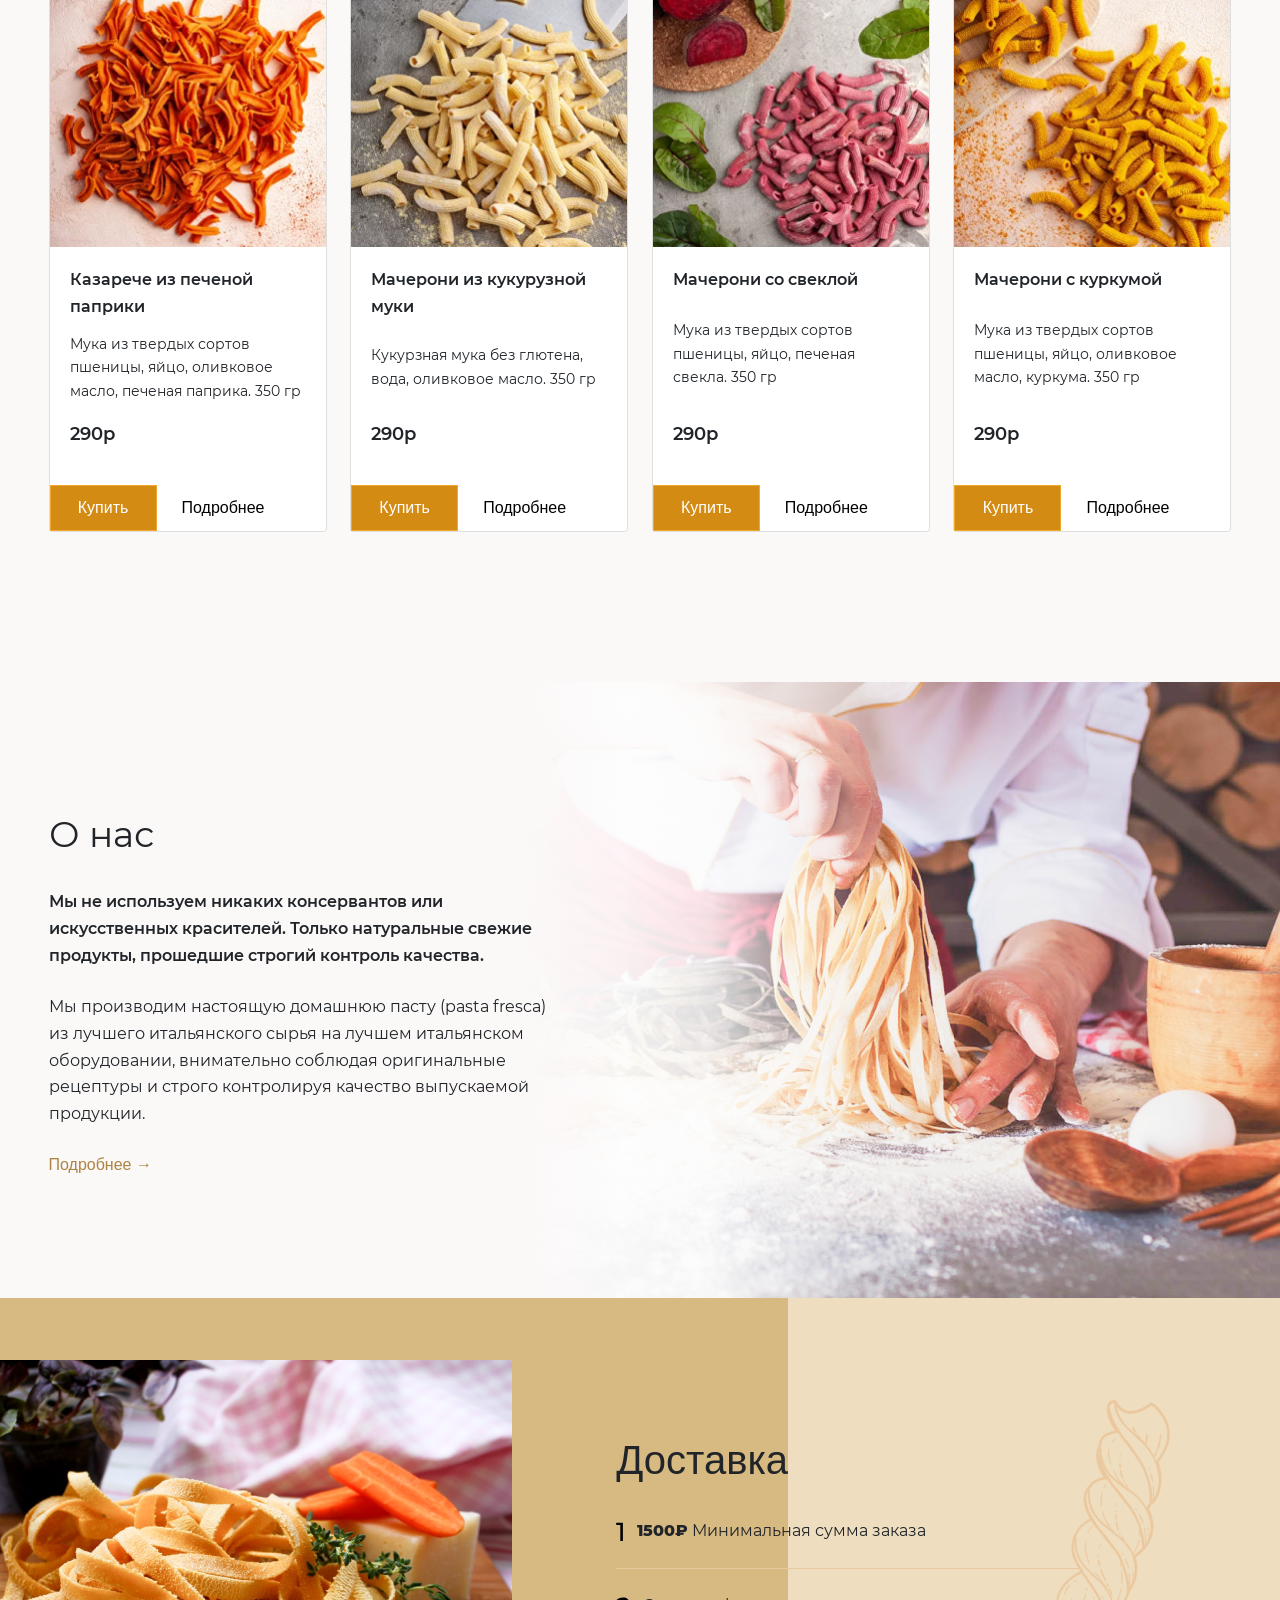
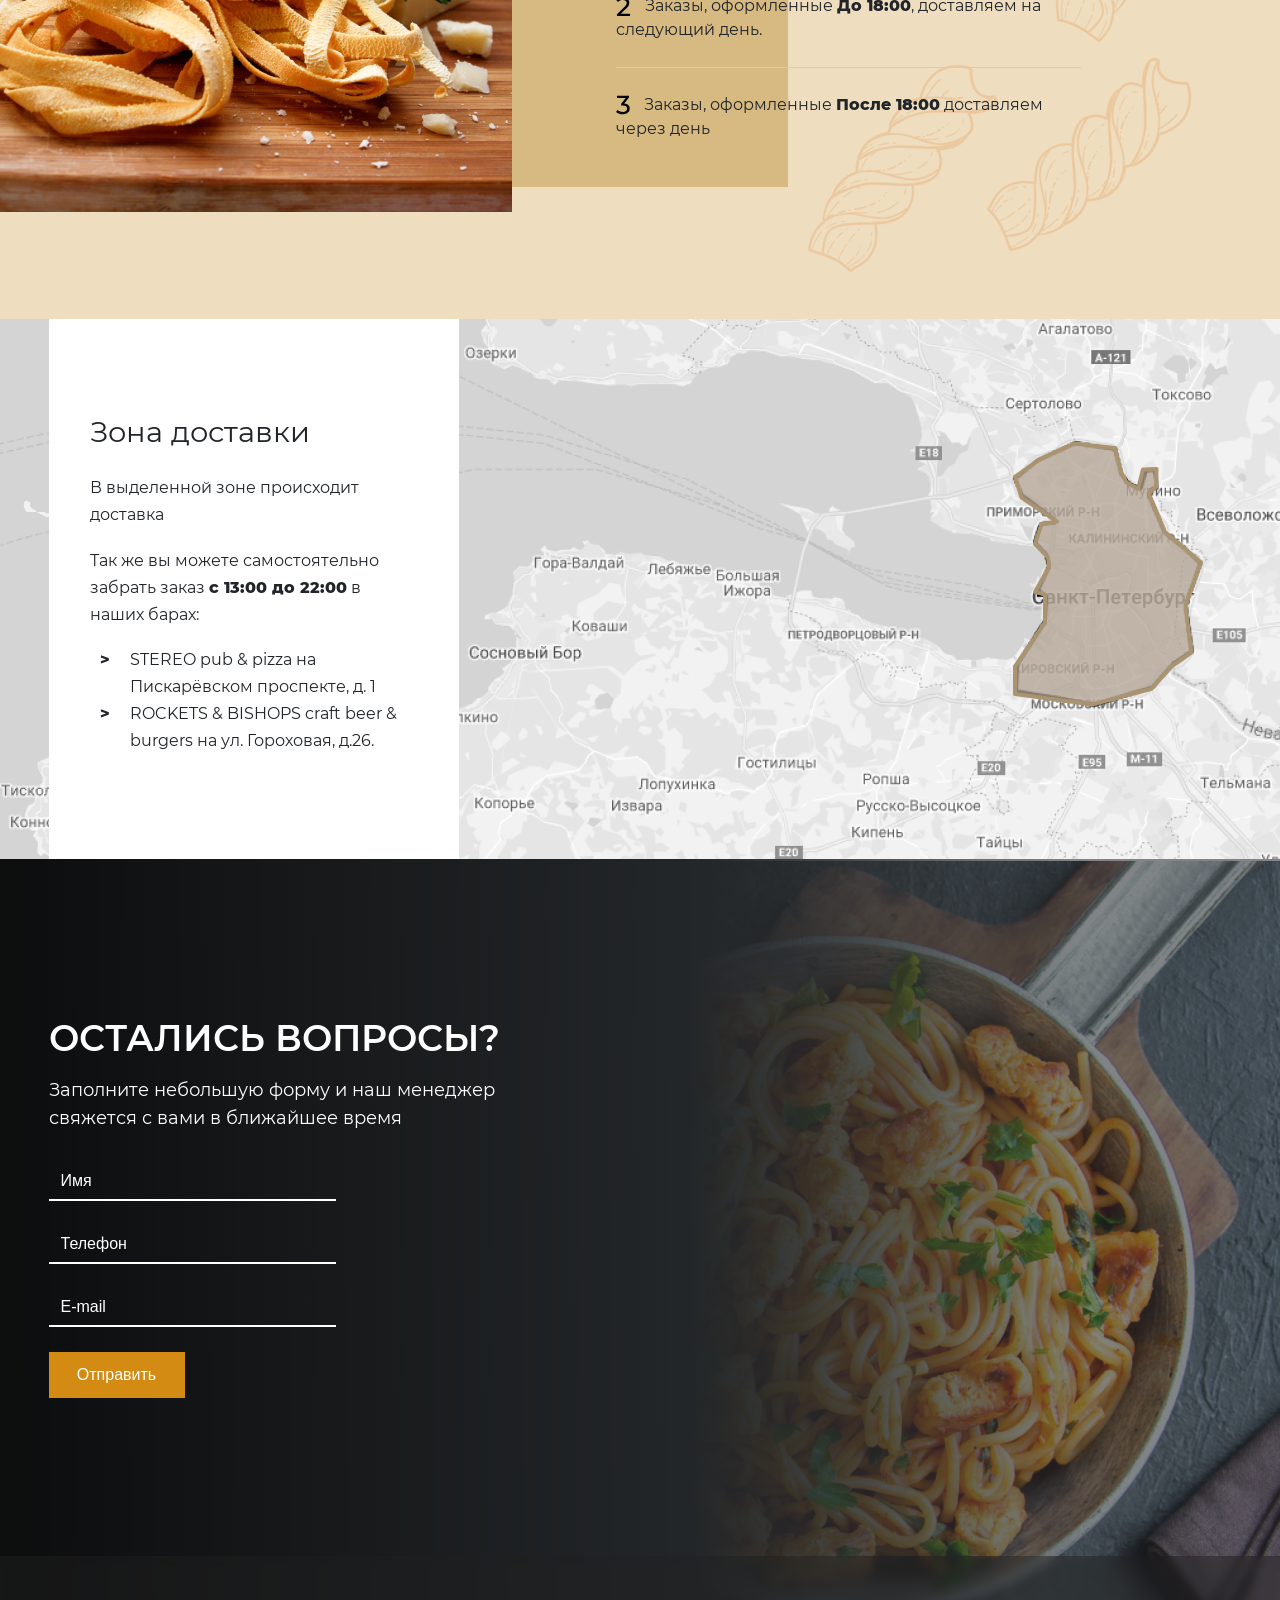
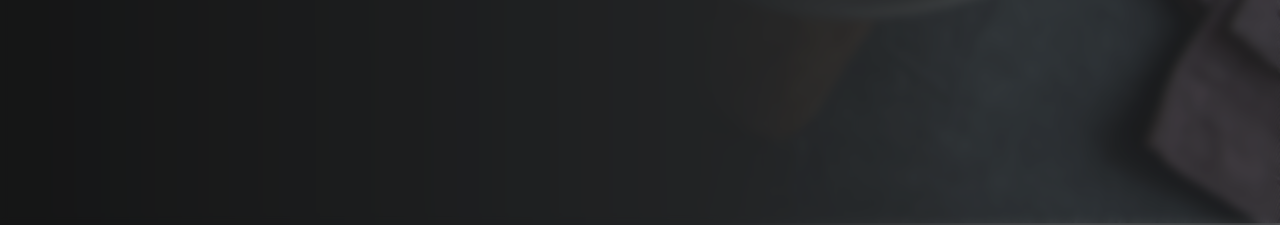
==== commit a2878f99: "03.06.2022" ====
--- a/index.html
+++ b/index.html
@@ -17,7 +17,7 @@
             <nav class="container navbarPasta navbar-expand-lg">
                 <button class="navbar-toggler" type="button" data-toggle="collapse" data-target="#navbar1">
                     <span class="navbar-toggler-icon"></span>
-                  </button>
+                </button>
                 <div class="collapse navbar-collapse" id="navbar1">
                     <ul class="navbar-nav pasta__nav">
                         <li class="nav-item active">
@@ -41,7 +41,11 @@
                         <li class="nav-item">
                             <div class="nav-link phoneNumber">
                                 <div class="number">
-                                    <a href="tel:+7 985 229 46 68">+7 985 229 46 68</a>
+                                    <img src="img/phoneIcon.png" alt="">
+                                    <a href="tel:+7 905 222 42 32">
+
+                                        +7 905 222 42 32
+                                    </a>
                                 </div>
 
                                 <div class="numberText">
@@ -53,356 +57,361 @@
                 </div>
             </nav>
         </header>
-                <main>
-                    <div id="banner__caroosel" class="carousel slide" data-ride="carousel">
-                        <ol class="carousel-indicators">
-                            <li data-target="#banner__caroosel" data-slide-to="0" class="active"></li>
-                            <li data-target="#banner__caroosel" data-slide-to="1"></li>
-                            <li data-target="#banner__caroosel" data-slide-to="2"></li>
-                        </ol>
-                        <div class="carousel-inner">
-                            <div class="carousel-item active">
-                                <img class="d-block w-100" src="img/bgbanner.png" alt="First slide">
-                            </div>
-                            <div class="carousel-item">
-                                <img class="d-block w-100" src="img/bgbanner_2.jpg" alt="Second slide">
-                            </div>
-                            <div class="carousel-item">
-                                <img class="d-block w-100" src="img/bgbanner_3.jpg" alt="Third slide">
-                            </div>
-                        </div>
-                    </div>
-                    <div class="wrapper wrapper__doubleBG pastaExplanation">
-                        <div class="container row container__imagetext">
-        
-                            <div class="container__image">
-                                <img src="img/noodles.png" alt="">
-                            </div>
-        
-                            <div class="container__text">
-                                <div class="container__tittle">
-                                    <h2>
-                                        Свежая паста
-                                        <b></b>
-                                        ручной работы
-                                    </h2>
-                                </div>
-                                <div>
-                                    <p>Лучшая мука северных регионов Италии, проверенные годами рецепты жителей Пармы, внимание ко
-                                                                                                    всем
-                                                                                                    этапам производства и безудержная любовь к своему делу.</p>
-                                    <p>Каждую ночь мы изготавливаем свежую пасту ручной работы. Каждое утро мы бережно доставляем её
-                                                                                                    в
-                                                                                                    ваши дома и рестораны.</p>
-                                </div>
-                            </div>
-                        </div>
-                    </div>
-        
-                    <div class="wrapper pasta__OurTeam">
-                        <div class="container row">
-                            <h2 class="ourTeamTittle">Наша команда</h2>
-                            <div class="team__select">
-                                <div class="team__profiles">
-                                    <div class="team__profile">
-                                        <img src="img/profileIcon.png" alt="">
+        <main>
+            <div id="banner__caroosel" class="carousel slide" data-ride="carousel">
+                <ol class="carousel-indicators">
+                    <li data-target="#banner__caroosel" data-slide-to="0" class="active"></li>
+                    <li data-target="#banner__caroosel" data-slide-to="1"></li>
+                    <li data-target="#banner__caroosel" data-slide-to="2"></li>
+                </ol>
+                <div class="carousel-inner">
+                    <div class="carousel-item active">
+                        <img class="d-block w-100" src="img/bgbanner.png" alt="First slide">
+                    </div>
+                    <div class="carousel-item">
+                        <img class="d-block w-100" src="img/bgbanner_2.jpg" alt="Second slide">
+                    </div>
+                    <div class="carousel-item">
+                        <img class="d-block w-100" src="img/bgbanner_3.jpg" alt="Third slide">
+                    </div>
+                </div>
+            </div>
+            <div class="wrapper wrapper__doubleBG pastaExplanation">
+                <div class="container row container__imagetext">
+
+                    <div class="container__image">
+                        <img src="img/noodles.png" alt="">
+                    </div>
+
+                    <div class="container__text">
+                        <div class="container__tittle">
+                            <h2>
+                                Свежая паста
+                                <b></b>
+                                ручной работы
+                            </h2>
+                        </div>
+                        <div>
+                            <p>Лучшая мука северных регионов Италии, проверенные годами рецепты жителей Пармы, внимание ко
+                                                                                                                                    всем
+                                                                                                                                    этапам производства и безудержная любовь к своему делу.</p>
+                            <p>Каждую ночь мы изготавливаем свежую пасту ручной работы. Каждое утро мы бережно доставляем её
+                                                                                                                                    в
+                                                                                                                                    ваши дома и рестораны.</p>
+                        </div>
+                    </div>
+                </div>
+            </div>
+
+            <div class="wrapper pasta__OurTeam">
+                <div class="container container__pasta__OurTeam row ">
+                    <h2 class="ourTeamTittle">Наша команда</h2>
+                    <div class="team__select">
+                        <div class="team__profiles">
+                            <div class="team__profile">
+                                <img src="img/profileIcon.png" alt="">
+                            </div>
+                            <div class="team__profile">
+                                <img src="img/profileIcon.png" alt="">
+                            </div>
+                            <div class="team__profile">
+                                <img src="img/profileIcon.png" alt="">
+                            </div>
+                        </div>
+                        <div class="team__card">
+                            <div class="team__fullImage">
+                                <img src="img/fullProfile.png" alt="">
+                            </div>
+                            <div class="team__description">
+                                <div class="team__descriptionTittle">
+                                    <h2>Евгений Мальцев</h2>
+                                    <h2>Бренд-шеф</h2>
+                                </div>
+                                <div class="team__descriptionGeneral">
+                                    <p>Безумно любит своё дело. Каждый день он замешивает свежее тесто и заготавливает лучшие начинки для создания той самой итальянской классики.
+                                    </p>
+                                    <p>Каждый понедельник Евгений представляет экспериментальную пасту недели, вкус которой не станет серийным. Следите за новостями, успейте попробовать.
+                                    </p>
+                                    <div class="Team__Switch">
+                                        <img src="img/left.svg" alt="" class="Switch__Left">
+                                        <img src="img/right.svg" alt="" class="Switch__Right">
                                     </div>
-                                    <div class="team__profile">
-                                        <img src="img/profileIcon.png" alt="">
-                                    </div>
-                                    <div class="team__profile">
-                                        <img src="img/profileIcon.png" alt="">
-                                    </div>
-                                </div>
-                                <div class="team__card">
-                                    <div class="team__fullImage">
-                                        <img src="img/fullProfile.png" alt="">
-                                    </div>
-                                    <div class="team__description">
-                                        <div class="team__descriptionTittle">
-                                            <h2>Евгений Мальцев</h2>
-                                            <h2>Бренд-шеф</h2>
-                                        </div>
-                                        <div class="team__descriptionGeneral">
-                                            <p>Безумно любит своё дело. Каждый день он замешивает свежее тесто и заготавливает лучшие начинки для создания той самой итальянской классики.
-                                            </p>
-                                            <p>Каждый понедельник Евгений представляет экспериментальную пасту недели, вкус которой не станет серийным. Следите за новостями, успейте попробовать.
-                                            </p>
-                                            <div class="Team__Switch">
-                                                <img src="img/left.svg" alt="" class="Switch__Left">
-                                                <img src="img/right.svg" alt="" class="Switch__Right">
-                                            </div>
-                                        </div>
-                                    </div>
-        
-                                </div>
-                            </div>
-        
-                        </div>
-                    </div>
-                    <div class="wrapper pasta__Examples">
-                        <div class="pasta__exampleCards">
-                            <img class="pasta__exampleCard" src="img/1.png" alt="">
-                            <img class="pasta__exampleCard" src="img/2.png" alt="">
-                            <img class="pasta__exampleCard" src="img/3.png" alt="">
-                        </div>
-                        <div class="pasta__exampleCards">
-                            <img class="pasta__exampleCard" src="img/4.png" alt="">
-                            <img class="pasta__exampleCard" src="img/5.png" alt="">
-                            <img class="pasta__exampleCard" src="img/6.png" alt="">
-                        </div>
-                    </div>
-                    <div class="wrapper pasta__ourProducts">
-                        <div class="container row">
-        
-                            <div class="pasta_ourProductsSelector">
-                                <h2 class="products__tittle">Наша продукция</h2>
-                                <div class="ourProductSelector__Sections">
-                                    <div>
-                                        <button class="ourProductsSelector__Button">Паста короткая</button>
-                                        <button class="ourProductsSelector__Button">Паста длинная</button>
-                                    </div>
-                                    <a href="#">Вся продукция &#8594</a>
-                                </div>
-                                <div class="ourProductsSelector__Filters">
-                                    <nav class="navbar navbar-expand-lg navbar-light pl-lg-0 pl-auto">
-                                        <div class="collapse navbar-collapse" id="mynav">
-                                            <ul class="navbar-nav d-lg-flex align-items-lg-center">
-                                                <li class="nav-item">
-                                                    <select class="ourProductsSelector__Filter minimal" name="sort" id="sort">
-                                                        <option value="" hidden selected>Форма</option>
-                                                        <option value="form1">Форма 1</option>
-                                                        <option value="form2">Форма 2</option>
-                                                    </select>
-                                                </li>
-                                                <li class="nav-item">
-                                                    <select class="ourProductsSelector__Filter minimal" name="sort" id="sort">
-                                                        <option value="" hidden selected>Цвет</option>
-                                                        <option value="color1">Цвет 1</option>
-                                                        <option value="color2">Цвет 2</option>
-                                                    </select>
-                                                </li>
-                                                <li class="nav-item">
-                                                    <select class="ourProductsSelector__Filter minimal" name="sort" id="sort">
-                                                        <option value="" hidden selected>Характеристии</option>
-                                                        <option value="character1">Характеристика 1</option>
-                                                        <option value="character2">Характеристика 2</option>
-                                                    </select>
-                                                </li>
-                                                <li class="nav-item">
-                                                    <select class="ourProductsSelector__Filter minimal" name="sort" id="sort">
-                                                        <option value="" hidden selected>Основной ингридиент</option>
-                                                        <option value="ingridient">Ингридиент 1</option>
-                                                        <option value="ingridient">Ингридиент 2</option>
-                                                    </select>
-                                                </li>
-                                                <li class="nav-item d-lg-none d-inline-flex"></li>
-                                            </ul>
-                                        </div>
-                                    </nav>
-                                </div>
-                                <div class="ourProductsSelector__Cards">
-                                    <div class="card">
-                                        <img class="card-img-top" src="img/product1.png" alt="Card image cap">
-                                        <div class="card-body">
-                                          <p class="card-title">Казарече из печеной паприки</p>
-                                          <p class="card-text">Мука из твердых сортов пшеницы, яйцо, оливковое масло, печеная паприка. 350 гр</p>
-                                          <p class="card-price">290р</p>
-                                        </div>
-                                        <div class="card-links">
-                                            <button>Купить</button>
-                                            <a href="">Подробнее</a>
-                                        </div>
-                                    </div>
-                                    <div class="card">
-                                        <img class="card-img-top" src="img/product2.png" alt="Card image cap">
-                                        <div class="card-body">
-                                          <p class="card-title">Мачерони из кукурузной муки</p>
-                                          <p class="card-text">Кукурзная мука без глютена, вода, оливковое масло. 350 гр</p>
-                                          <p class="card-price">290р</p>
-                                        </div>
-                                        <div class="card-links">
-                                            <button>Купить</button>
-                                            <a href="">Подробнее</a>
-                                        </div>
-                                    </div>
-                                    <div class="card">
-                                        <img class="card-img-top" src="img/product3.png" alt="Card image cap">
-                                        <div class="card-body">
-                                          <p class="card-title">Мачерони со свеклой</p>
-                                          <p class="card-text">Мука из твердых сортов пшеницы, яйцо, печеная свекла. 350 гр</p>
-                                          <p class="card-price">290р</p>
-                                        </div>
-                                        <div class="card-links">
-                                            <button>Купить</button>
-                                            <a href="">Подробнее</a>
-                                        </div>
-                                    </div>
-                                    <div class="card">
-                                        <img class="card-img-top" src="img/product4.png" alt="Card image cap">
-                                        <div class="card-body">
-                                          <p class="card-title">Мачерони с куркумой</p>
-                                          <p class="card-text">Мука из твердых сортов пшеницы, яйцо, оливковое масло, куркума. 350 гр</p>
-                                          <p class="card-price">290р</p>
-                                        </div>
-                                        <div class="card-links">
-                                            <button>Купить</button>
-                                            <a href="">Подробнее</a>
-                                        </div>
-                                    </div>
-                                </div>
-                            </div>
-                        </div>
-                    </div>
-                    <div class="wrapper pasta__AboutUs">
-                        <div class="container flex__textBlock">
-                            <div class="container__AboutUsBox ">
-                                <p>О нас</p>
-                                <p>
-                                    Мы не используем никаких консервантов или искусственных красителей. Только натуральные свежие продукты, прошедшие строгий контроль качества.
-                                </p>
-                                <p>
-                                    Мы производим настоящую домашнюю пасту (pasta fresca) из лучшего итальянского сырья на лучшем итальянском оборудовании, внимательно соблюдая оригинальные рецептуры и строго контролируя качество выпускаемой продукции.
-                                </p>
-                                <a href="#">Подробнее &#8594
-                                </a>
-                            </div>
-                        </div>
-                    </div>
-                    <div class="wrapper pasta__Delivery">
-                        <div class="container row container__imagetext">
-        
-                            <div class="container__image">
-                                <img src="img/zonePastaImage.png" alt="">
-                            </div>
-        
-                            <div class="container__text container__deliveryText">
-                                <div class="container__tittle">
-                                    <h1>Доставка</h1>
-                                </div>
-                                <div>
-                                    <ul class="a">
-                                        <li>
-                                            <img src="img/1.svg" style="margin-right: 10px;" alt="">
-                                            <b>1500₽</b>
-                                            Минимальная сумма заказа
+                                </div>
+                            </div>
+
+                        </div>
+                    </div>
+
+                </div>
+            </div>
+            <div class="wrapper pasta__Examples">
+                <div class="pasta__exampleCards">
+                    <img class="pasta__exampleCard" src="img/1.png" alt="">
+                    <img class="pasta__exampleCard" src="img/2.png" alt="">
+                    <img class="pasta__exampleCard" src="img/3.png" alt="">
+                </div>
+                <div class="pasta__exampleCards">
+                    <img class="pasta__exampleCard" src="img/4.png" alt="">
+                    <img class="pasta__exampleCard" src="img/5.png" alt="">
+                    <img class="pasta__exampleCard" src="img/6.png" alt="">
+                </div>
+            </div>
+            <div class="wrapper pasta__ourProducts">
+                <div class="container row">
+
+                    <div class="pasta_ourProductsSelector">
+                        <h2 class="products__tittle">Наша продукция</h2>
+                        <div class="ourProductSelector__Sections">
+                            <div>
+                                <button class="ourProductsSelector__Button">Паста короткая</button>
+                                <button class="ourProductsSelector__Button">Паста длинная</button>
+                            </div>
+                            <a href="#">Вся продукция &#8594</a>
+                        </div>
+                        <div class="ourProductsSelector__Filters">
+                            <nav class="navbar navbar-expand-lg navbar-light pl-lg-0 pl-auto">
+                                <div class="collapse navbar-collapse" id="mynav">
+                                    <ul class="navbar-nav d-lg-flex align-items-lg-center">
+                                        <li class="nav-item">
+                                            <select class="ourProductsSelector__Filter minimal" name="sort" id="sort">
+                                                <option value="" hidden selected>Форма</option>
+                                                <option value="form1">Форма 1</option>
+                                                <option value="form2">Форма 2</option>
+                                            </select>
                                         </li>
-                                        <li>
-                                            <img src="img/2.svg" style="margin-right: 10px;" alt="">
-                                            Заказы, оформленные
-                                            <b>До 18:00</b>, доставляем на следующий день.
+                                        <li class="nav-item">
+                                            <select class="ourProductsSelector__Filter minimal" name="sort" id="sort">
+                                                <option value="" hidden selected>Цвет</option>
+                                                <option value="color1">Цвет 1</option>
+                                                <option value="color2">Цвет 2</option>
+                                            </select>
                                         </li>
-                                        <li>
-                                            <img src="img/3.svg" style="margin-right: 10px;" alt="">
-                                            Заказы, оформленные
-                                            <b>После 18:00</b>
-                                            доставляем через день
+                                        <li class="nav-item">
+                                            <select class="ourProductsSelector__Filter minimal" name="sort" id="sort">
+                                                <option value="" hidden selected>Характеристии</option>
+                                                <option value="character1">Характеристика 1</option>
+                                                <option value="character2">Характеристика 2</option>
+                                            </select>
                                         </li>
+                                        <li class="nav-item">
+                                            <select class="ourProductsSelector__Filter minimal" name="sort" id="sort">
+                                                <option value="" hidden selected>Основной ингридиент</option>
+                                                <option value="ingridient">Ингридиент 1</option>
+                                                <option value="ingridient">Ингридиент 2</option>
+                                            </select>
+                                        </li>
+                                        <li class="nav-item d-lg-none d-inline-flex"></li>
                                     </ul>
                                 </div>
-                            </div>
-                        </div>
-                    </div>
-                    <div class="wrapper pasta__DeliveryZone">
-                        <div class="container row">
-                            <div class="container__blockzoneDelivery">
-                                <div class="container__zoneDelivery">
-                                    <p>Зона доставки</p>
-                                    <p>В выделенной зоне происходит доставка</p>
-                                    <p>Так же вы можете самостоятельно забрать заказ
-                                        <b>с 13:00 до 22:00</b>
-                                        в наших барах:
-                                    </p>
-                                    <ul class="block__adresses">
-                                        <li>
-                                            STEREO pub & pizza на Пискарёвском проспекте, д. 1
-                                        </li>
-                                        <li>
-                                            ROCKETS & BISHOPS craft beer & burgers на ул. Гороховая, д.26.
-                                        </li>
-                                    </ul>
-                                </div>
-                            </div>
-                        </div>
-                    </div>
-                    
-                    <div class="wrapper pasta__Questions">
-                        <div class="container row flex__Questions">
-                            <div class="container__contactUs">
-                                <p>Осатались вопросы?</p>
-                                <p>Заполните небольшую форму и наш менеджер свяжется с вами в ближайшее время</p>
-                                
-                                <form method="post">
-                                    <div class="floating-label-group">
-                                        <input placeholder="Имя" name="contact_name" required class="form-control" type="text"/>
-                                        <label class="floating-label">Имя</label>
-                                    </div>
-                                    <div class="floating-label-group">
-                                        <input placeholder="Телефон" name="contact_number" required class="form-control" type="tel"/>
-                                        <label class="floating-label">Телефон</label>
-                                    </div>
-                                    <div class="floating-label-group">
-                                        <input placeholder="E-mail" name="contact_email" required class="form-control" type="email"/>
-                                        <label class="floating-label">E-Mail</label>
-                                    </div>
-                                    <button type="submit" class="contactUs__button">Отправить</button>
-                                </form>
-                            </div>
-                        </div>
-                        <div class="footer">
-                            <div class="container row footer__fill">
-                                <div class="navigation">
-                                    <div class="navigation__LogoImage">
-                                        <img src="img/logo2.png" alt="">
-                                    </div>
-                                    <div class="navigation__Navbar">
-                                        <ul class="navbar-navNavigation">
-                                            <li class="nav-item">
-                                                <a class="nav-link" href="#">О компании</a>
-                                            </li>
-                                            <li class="nav-item">
-                                                <a class="nav-link" href="#">Паста короткая</a>
-                                            </li>
-                                            <li class="nav-item">
-                                                <a class="nav-link" href="#">Паста длинная</a>
-                                            </li>
-                                            <li class="nav-item">
-                                                <a class="nav-link" href="#">Доставка</a>
-                                            </li>
-                                            <li class="nav-item">
-                                                <a class="nav-link" href="#">Контакты</a>
-                                        </ul>
-                                    </div>
-                                </div>
-                                <div class="various">
-                                    <div class="various__SearchBar">
-                                        <input class="form-control footer_search" type="text" placeholder="Search" aria-label="Search">
-                                        <div class="various__SearchBarIcons">
-                                            <img src="img/vk.png" alt="">
-                                        </div>
-                                    </div>
-                                    <div class="various__Phone">
-                                        <div class="various__PhoneNumber">+7 351 233-06-01</div>
-                                        <div class="various__Phonebutton">
-                                            <button class="various__PhonebuttonButton">
-                                                Обратный звонок
-                                            </button>
-                                        </div>
-                                    </div>
-        
-                                </div>
-                                <div class="copyright">
-                                        <div class="copyright__Name">© 2020 Universe, Все права защищены</div>
-                                        <div class="copyright__Logo"> <img src="img/logosmall.png" alt=""></div>
-                                </div>
-                            </div>
-                        </div>
-                    </div>
-        
-                </main>
+                            </nav>
+                        </div>
+                        <div class="ourProductsSelector__Cards">
+                            <div class="card">
+                                <img class="card-img-top" src="img/product1.png" alt="Card image cap">
+                                <div class="card-body">
+                                    <p class="card-title">Казарече из печеной паприки</p>
+                                    <p class="card-text">Мука из твердых сортов пшеницы, яйцо, оливковое масло, печеная паприка. 350 гр</p>
+                                    <p class="card-price">290р</p>
+                                </div>
+                                <div class="card-links">
+                                    <button>Купить</button>
+                                    <a href="">Подробнее</a>
+                                </div>
+                            </div>
+                            <div class="card">
+                                <img class="card-img-top" src="img/product2.png" alt="Card image cap">
+                                <div class="card-body">
+                                    <p class="card-title">Мачерони из кукурузной муки</p>
+                                    <p class="card-text">Кукурзная мука без глютена, вода, оливковое масло. 350 гр</p>
+                                    <p class="card-price">290р</p>
+                                </div>
+                                <div class="card-links">
+                                    <button>Купить</button>
+                                    <a href="">Подробнее</a>
+                                </div>
+                            </div>
+                            <div class="card">
+                                <img class="card-img-top" src="img/product3.png" alt="Card image cap">
+                                <div class="card-body">
+                                    <p class="card-title">Мачерони со свеклой</p>
+                                    <p class="card-text">Мука из твердых сортов пшеницы, яйцо, печеная свекла. 350 гр</p>
+                                    <p class="card-price">290р</p>
+                                </div>
+                                <div class="card-links">
+                                    <button>Купить</button>
+                                    <a href="">Подробнее</a>
+                                </div>
+                            </div>
+                            <div class="card">
+                                <img class="card-img-top" src="img/product4.png" alt="Card image cap">
+                                <div class="card-body">
+                                    <p class="card-title">Мачерони с куркумой</p>
+                                    <p class="card-text">Мука из твердых сортов пшеницы, яйцо, оливковое масло, куркума. 350 гр</p>
+                                    <p class="card-price">290р</p>
+                                </div>
+                                <div class="card-links">
+                                    <button>Купить</button>
+                                    <a href="">Подробнее</a>
+                                </div>
+                            </div>
+                        </div>
+                    </div>
+                </div>
+            </div>
+            <div class="wrapper pasta__AboutUs">
+                <div class="container flex__textBlock">
+                    <div class="container__AboutUsBox ">
+                        <p>О нас</p>
+                        <p>
+                            Мы не используем никаких консервантов или искусственных красителей. Только натуральные свежие продукты, прошедшие строгий контроль качества.
+                        </p>
+                        <p>
+                            Мы производим настоящую домашнюю пасту (pasta fresca) из лучшего итальянского сырья на лучшем итальянском оборудовании, внимательно соблюдая оригинальные рецептуры и строго контролируя качество выпускаемой продукции.
+                        </p>
+                        <a href="#">Подробнее &#8594
+                        </a>
+                    </div>
+                </div>
+            </div>
+            <div class="wrapper pasta__Delivery">
+                <div class="container row container__imagetext">
+
+                    <div class="container__image">
+                        <img src="img/zonePastaImage.png" alt="">
+                    </div>
+
+                    <div class="container__text container__deliveryText">
+                        <div class="container__tittle">
+                            <h1>Доставка</h1>
+                        </div>
+                        <div>
+                            <ul class="a">
+                                <li>
+                                    <img src="img/1.svg" style="margin-right: 10px;" alt="">
+                                    <b>1500₽</b>
+                                    Минимальная сумма заказа
+                                </li>
+                                <li>
+                                    <img src="img/2.svg" style="margin-right: 10px;" alt="">
+                                    Заказы, оформленные
+                                    <b>До 18:00</b>, доставляем на следующий день.
+                                </li>
+                                <li>
+                                    <img src="img/3.svg" style="margin-right: 10px;" alt="">
+                                    Заказы, оформленные
+                                    <b>После 18:00</b>
+                                    доставляем через день
+                                </li>
+                            </ul>
+                        </div>
+                    </div>
+                </div>
+            </div>
+            <div class="wrapper pasta__DeliveryZone">
+                <div class="container row">
+                    <div class="container__blockzoneDelivery">
+                        <div class="container__zoneDelivery">
+                            <p>Зона доставки</p>
+                            <p>В выделенной зоне происходит доставка</p>
+                            <p>Так же вы можете самостоятельно забрать заказ
+                                <b>с 13:00 до 22:00</b>
+                                в наших барах:
+                            </p>
+                            <ul class="block__adresses">
+                                <li>
+                                    STEREO pub & pizza на Пискарёвском проспекте, д. 1
+                                </li>
+                                <li>
+                                    ROCKETS & BISHOPS craft beer & burgers на ул. Гороховая, д.26.
+                                </li>
+                            </ul>
+                        </div>
+                    </div>
+                </div>
+            </div>
+
+            <div class="wrapper pasta__Questions">
+                <div class="container row flex__Questions">
+                    <div class="container__contactUs">
+                        <p>Остались вопросы?</p>
+                        <p>Заполните небольшую форму и наш менеджер свяжется с вами в ближайшее время</p>
+
+                        <form method="post">
+                            <div class="floating-label-group">
+                                <input placeholder="Имя" name="contact_name" required class="form-control" type="text"/>
+                                <label class="floating-label">Имя</label>
+                            </div>
+                            <div class="floating-label-group">
+                                <input placeholder="Телефон" name="contact_number" required class="form-control" type="tel"/>
+                                <label class="floating-label">Телефон</label>
+                            </div>
+                            <div class="floating-label-group">
+                                <input placeholder="E-mail" name="contact_email" required class="form-control" type="email"/>
+                                <label class="floating-label">E-Mail</label>
+                            </div>
+                            <button type="submit" class="contactUs__button">Отправить</button>
+                        </form>
+                    </div>
+                </div>
+                <div class="footer">
+                    <div class="container row footer__fill">
+                        <div class="navigation">
+                            <div class="navigation__LogoImage">
+                                <img src="img/logo2.png" alt="">
+                            </div>
+                            <div class="navigation__Navbar">
+                                <ul class="navbar-navNavigation">
+                                    <li class="nav-item">
+                                        <a class="nav-link" href="#">О компании</a>
+                                    </li>
+                                    <li class="nav-item">
+                                        <a class="nav-link" href="#">Паста короткая</a>
+                                    </li>
+                                    <li class="nav-item">
+                                        <a class="nav-link" href="#">Паста длинная</a>
+                                    </li>
+                                    <li class="nav-item">
+                                        <a class="nav-link" href="#">Доставка</a>
+                                    </li>
+                                    <li class="nav-item">
+                                        <a class="nav-link" href="#">Контакты</a>
+                                    </li>
+                                </ul>
+                            </div>
+                        </div>
+                        <div class="various">
+                            <div class="various__SearchBar">
+                                <input class="form-control footer_search" type="text" placeholder="Search" aria-label="Search">
+                                <div class="various__SearchBarIcons">
+                                    <img src="img/vk.png" alt="">
+                                </div>
+                            </div>
+                            <div class="various__Phone">
+                                <div class="various__PhoneNumber">
+                                    <img src="img/phoneIcon.png" alt="">
+                                    +7 351 233-06-01</div>
+                                <div class="various__Phonebutton">
+                                    <button class="various__PhonebuttonButton">
+                                        Обратный звонок
+                                    </button>
+                                </div>
+                            </div>
+
+                        </div>
+                        <div class="copyright">
+                            <div class="copyright__Name">© 2020 Universe, Все права защищены</div>
+                            <div class="copyright__Logo">
+                                <img src="img/logosmall.png" alt=""></div>
+                        </div>
+                    </div>
+                </div>
+            </div>
+
+        </main>
 
         <!-- Optional JavaScript -->
-        <!-- jQuery first, then Popper.js, then Bootstrap JS --><script src="https://code.jquery.com/jquery-3.3.1.slim.min.js" integrity="sha384-q8i/X+965DzO0rT7abK41JStQIAqVgRVzpbzo5smXKp4YfRvH+8abtTE1Pi6jizo" crossorigin="anonymous"> </script>
+        <!-- jQuery first, then Popper.js, then Bootstrap JS -->
+        <script src="https://code.jquery.com/jquery-3.3.1.slim.min.js" integrity="sha384-q8i/X+965DzO0rT7abK41JStQIAqVgRVzpbzo5smXKp4YfRvH+8abtTE1Pi6jizo" crossorigin="anonymous"></script>
         <script src="https://cdnjs.cloudflare.com/ajax/libs/popper.js/1.14.7/umd/popper.min.js" integrity="sha384-UO2eT0CpHqdSJQ6hJty5KVphtPhzWj9WO1clHTMGa3JDZwrnQq4sF86dIHNDz0W1" crossorigin="anonymous"></script>
         <script src="https://stackpath.bootstrapcdn.com/bootstrap/4.3.1/js/bootstrap.min.js" integrity="sha384-JjSmVgyd0p3pXB1rRibZUAYoIIy6OrQ6VrjIEaFf/nJGzIxFDsf4x0xIM+B07jRM" crossorigin="anonymous"></script>
         <script src="js/abs.js"></script>
--- a/css/style.css
+++ b/css/style.css
@@ -1,22 +1,22 @@
 @font-face {
   font-family: 'Montserrat';
   font-weight: 700;
-  src: local('') format('woff'), url('../fonts/Montserrat-Bold.woff') format('woff') /* IE6-IE8 */;
+  src: local('../fonts/Montserrat-Bold.woff') format('woff'), url('../fonts/Montserrat-Bold.woff') format('woff');
 }
 @font-face {
   font-family: 'Montserrat';
   font-weight: 600;
-  src: local('') format('woff'), url('../fonts/Montserrat-SemiBold.woff') format('woff') /* IE6-IE8 */;
+  src: local('../fonts/Montserrat-SemiBold.woff') format('woff'), url('../fonts/Montserrat-SemiBold.woff') format('woff');
 }
 @font-face {
   font-family: 'Montserrat';
   font-weight: 500;
-  src: local('') format('woff'), url('../fonts/Montserrat-Medium.woff') format('woff') /* IE6-IE8 */;
+  src: local('../fonts/Montserrat-Medium.woff') format('woff'), url('../fonts/Montserrat-Medium.woff') format('woff');
 }
 @font-face {
   font-family: 'Montserrat';
   font-weight: 400;
-  src: local('') format('woff'), url('../fonts/Montserrat-Regular.woff') format('woff') /* IE6-IE8 */;
+  src: local('../fonts/Montserrat-Regular.woff') format('woff'), url('../fonts/Montserrat-Regular.woff') format('woff');
 }
 .wrapper {
   width: 100%;
@@ -236,6 +236,10 @@
   height: 823px;
   background-color: #EEDEBF;
 }
+.container__pasta__OurTeam {
+  display: flex;
+  flex-direction: column;
+}
 .ourTeamTittle {
   display: flex;
   margin-top: 170px;
@@ -343,6 +347,9 @@
   border: 1px solid #606060;
   box-sizing: border-box;
   border-radius: 22px;
+}
+.ourProductsSelector__Button :hover {
+  background-color: blueviolet;
 }
 .ourProductsSelector__Filter {
   height: 27px;
@@ -471,7 +478,6 @@
   font-family: 'Montserrat';
   font-weight: 400;
   font-size: 16px;
-  line-height: 168.4%;
   border-bottom: 1px solid #EBC79E;
   padding-bottom: 25px;
   padding-top: 25px;
@@ -675,7 +681,8 @@
 .various__SearchBarIcons {
   width: 20%;
   height: 45px;
-  background-color: white;
+  background-color: transparent;
+  padding-top: 10px;
 }
 .various__Phone {
   width: 31%;
@@ -686,7 +693,8 @@
 .various__PhoneNumber {
   width: 43%;
   height: 45px;
-  background-color: violet;
+  background-color: transparent;
+  padding-top: 10px;
 }
 .various__Phonebutton {
   width: 47%;
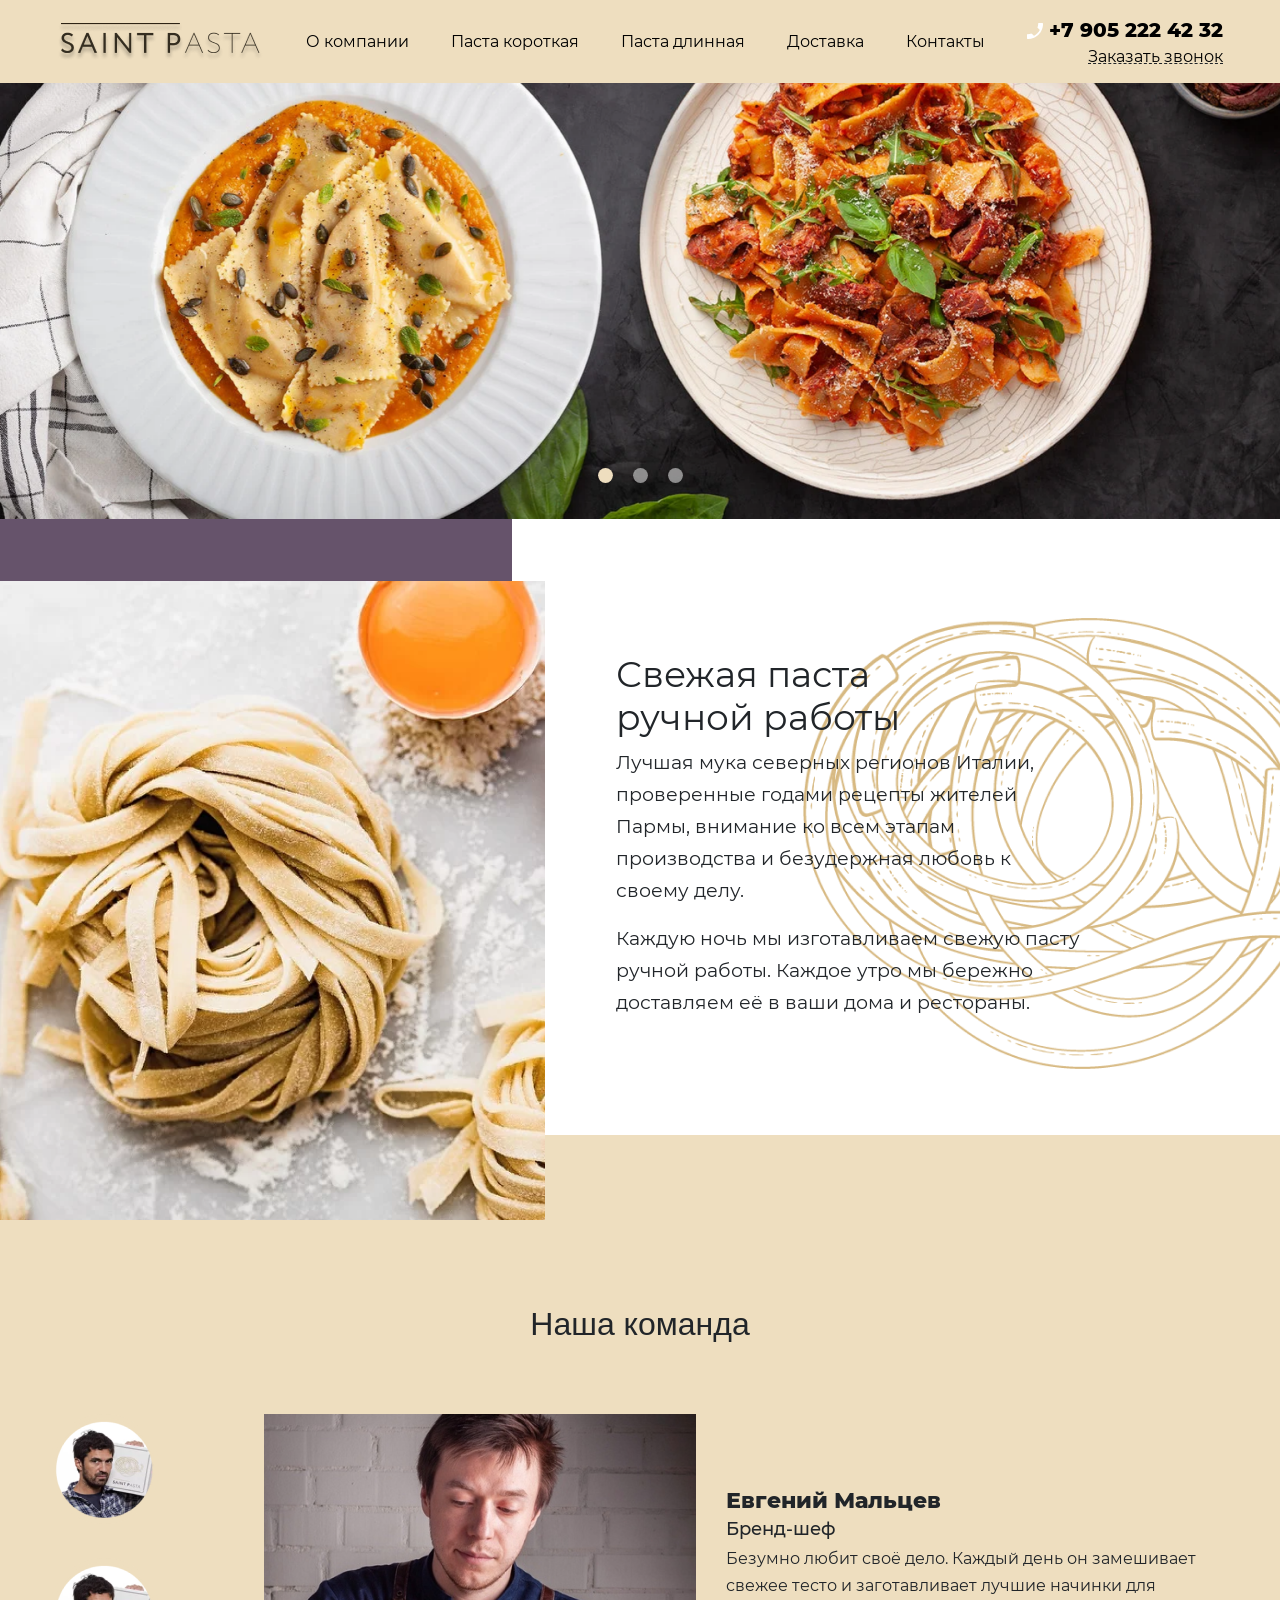
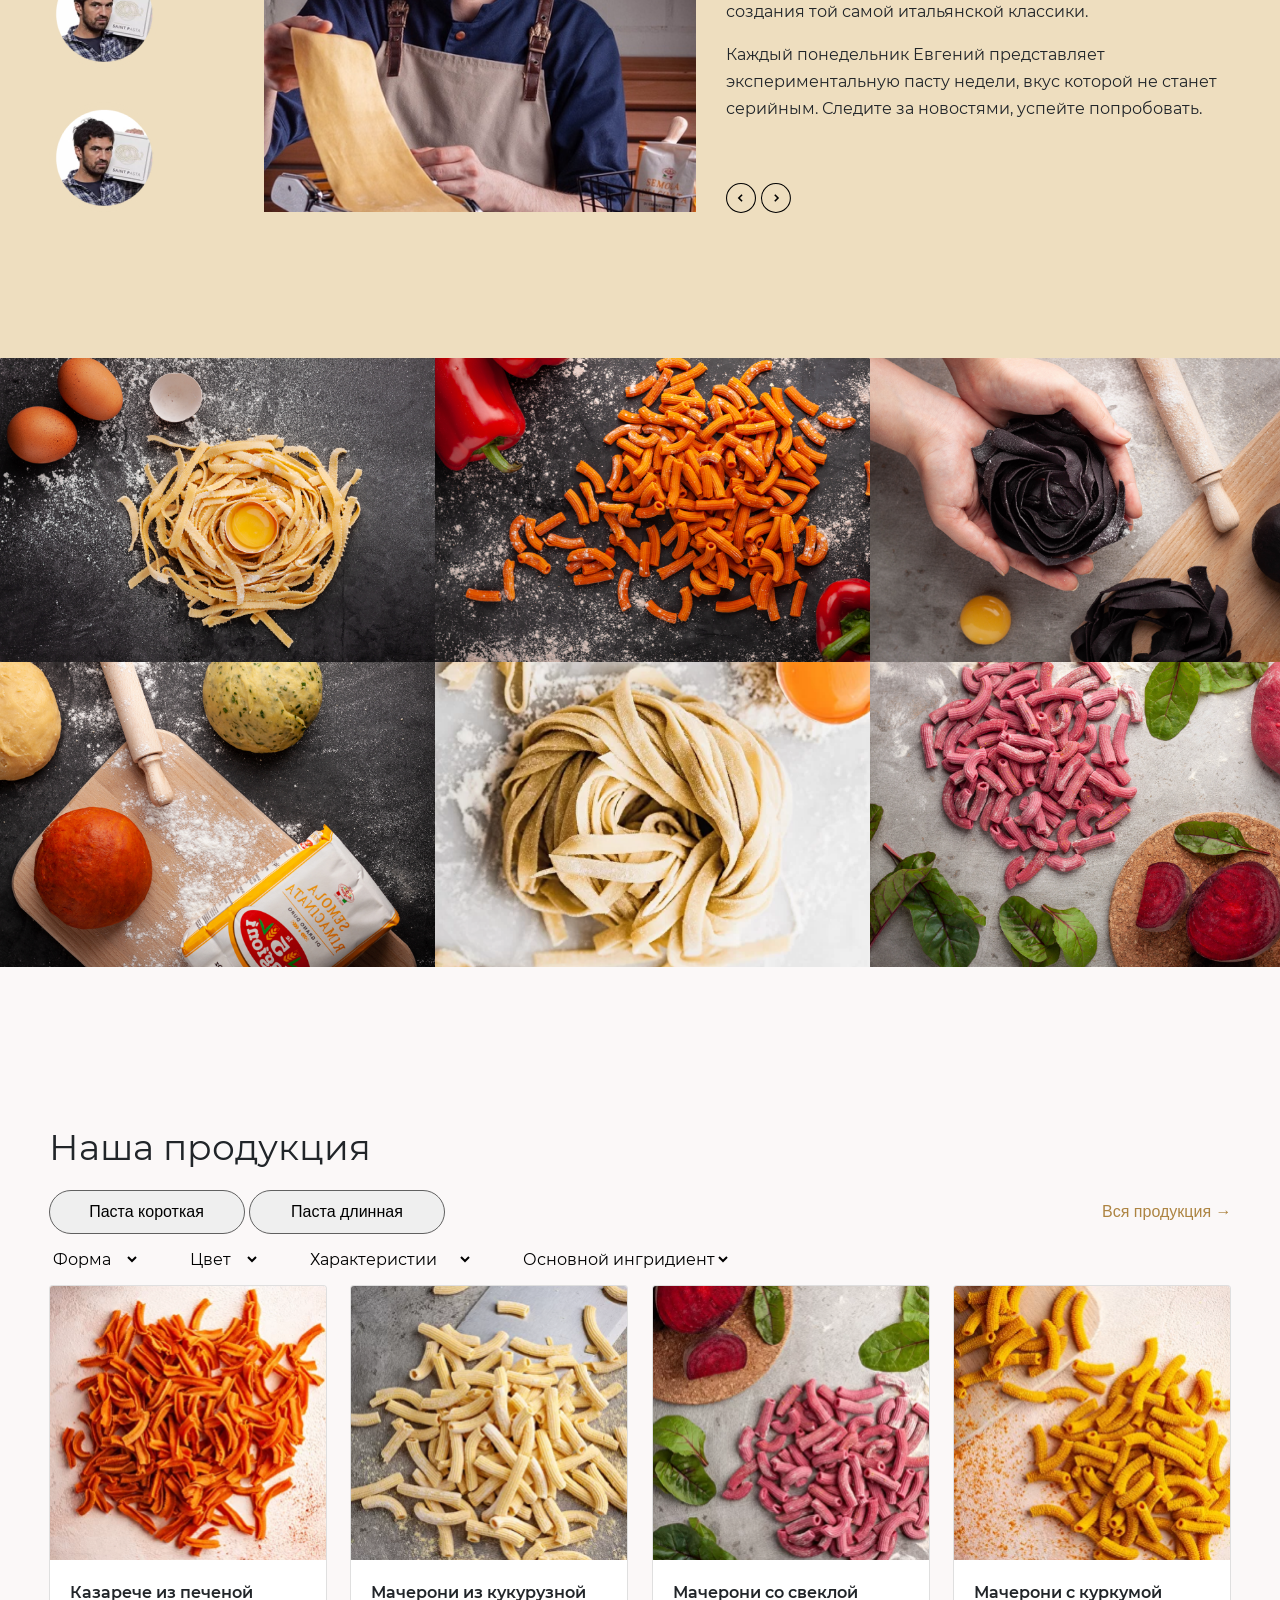
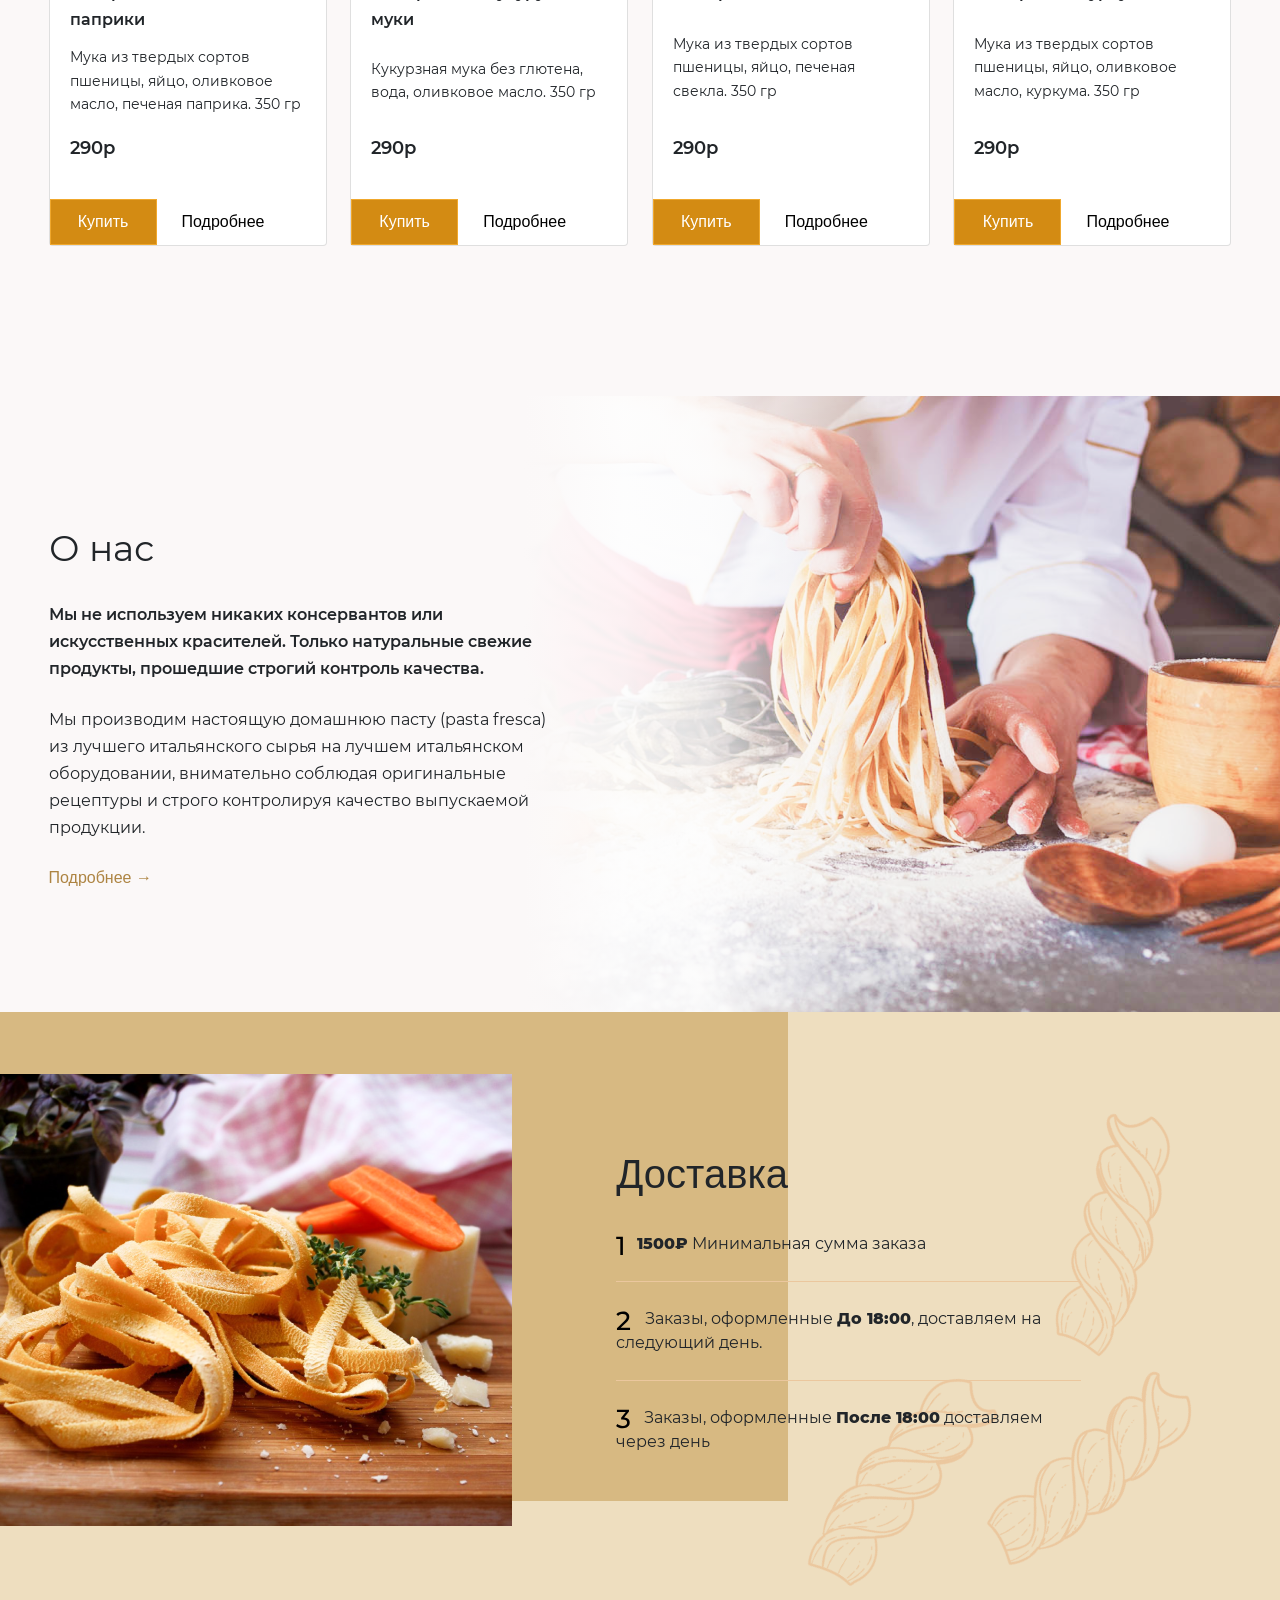
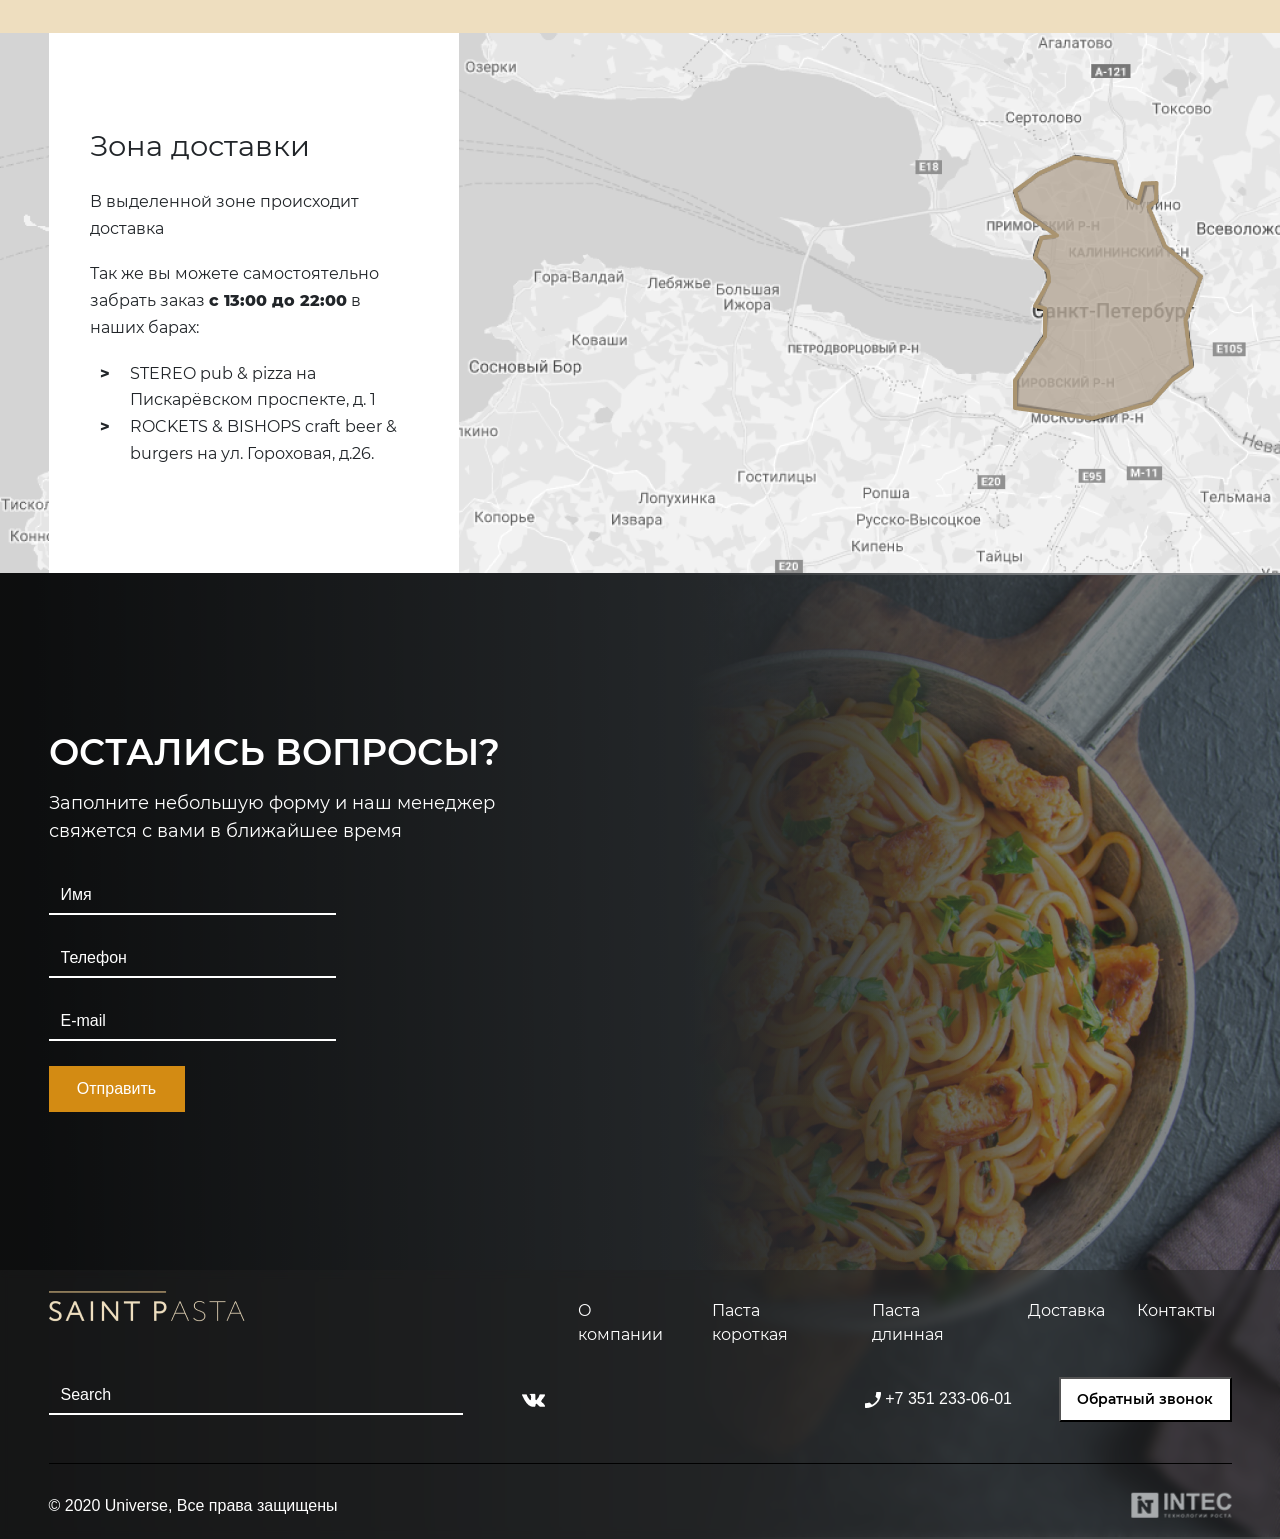
==== commit 930fd515: "Add files via upload Last Minute Fixes" ====
--- a/index.html
+++ b/index.html
@@ -1,420 +1,422 @@
-<!doctype html>
-<html lang="en">
-
-    <head>
-        <title>Santa Pasta</title>
-        <meta charset="utf-8">
-        <meta name="viewport" content="width=device-width, initial-scale=1, shrink-to-fit=no">
-        <link rel="icon" type="image/x-icon" href="img/favicon-16x16.png">
-        <link rel="manifest" href="site.webmanifest">
-        <link rel="stylesheet" href="https://stackpath.bootstrapcdn.com/bootstrap/4.3.1/css/bootstrap.min.css" integrity="sha384-ggOyR0iXCbMQv3Xipma34MD+dH/1fQ784/j6cY/iJTQUOhcWr7x9JvoRxT2MZw1T" crossorigin="anonymous">
-        <link rel="stylesheet" href="css/style.css">
-
-    </head>
-
-    <body>
-        <header class="wrapper header_wrapper">
-            <nav class="container navbarPasta navbar-expand-lg">
-                <button class="navbar-toggler" type="button" data-toggle="collapse" data-target="#navbar1">
-                    <span class="navbar-toggler-icon"></span>
-                </button>
-                <div class="collapse navbar-collapse" id="navbar1">
-                    <ul class="navbar-nav pasta__nav">
-                        <li class="nav-item active">
-                            <a class="nav-link"><img src="img/logo.png" alt=""></a>
-                        </li>
-                        <li class="nav-item">
-                            <a class="nav-link" href="#">О компании</a>
-                        </li>
-                        <li class="nav-item">
-                            <a class="nav-link" href="#">Паста короткая</a>
-                        </li>
-                        <li class="nav-item">
-                            <a class="nav-link" href="#">Паста длинная</a>
-                        </li>
-                        <li class="nav-item">
-                            <a class="nav-link" href="#">Доставка</a>
-                        </li>
-                        <li class="nav-item">
-                            <a class="nav-link" href="#">Контакты</a>
-                        </li>
-                        <li class="nav-item">
-                            <div class="nav-link phoneNumber">
-                                <div class="number">
-                                    <img src="img/phoneIcon.png" alt="">
-                                    <a href="tel:+7 905 222 42 32">
-
-                                        +7 905 222 42 32
-                                    </a>
-                                </div>
-
-                                <div class="numberText">
-                                    <a href="#">Заказать звонок</a>
-                                </div>
-                            </div>
-                        </li>
-                    </ul>
-                </div>
-            </nav>
-        </header>
-        <main>
-            <div id="banner__caroosel" class="carousel slide" data-ride="carousel">
-                <ol class="carousel-indicators">
-                    <li data-target="#banner__caroosel" data-slide-to="0" class="active"></li>
-                    <li data-target="#banner__caroosel" data-slide-to="1"></li>
-                    <li data-target="#banner__caroosel" data-slide-to="2"></li>
-                </ol>
-                <div class="carousel-inner">
-                    <div class="carousel-item active">
-                        <img class="d-block w-100" src="img/bgbanner.png" alt="First slide">
-                    </div>
-                    <div class="carousel-item">
-                        <img class="d-block w-100" src="img/bgbanner_2.jpg" alt="Second slide">
-                    </div>
-                    <div class="carousel-item">
-                        <img class="d-block w-100" src="img/bgbanner_3.jpg" alt="Third slide">
-                    </div>
-                </div>
-            </div>
-            <div class="wrapper wrapper__doubleBG pastaExplanation">
-                <div class="container row container__imagetext">
-
-                    <div class="container__image">
-                        <img src="img/noodles.png" alt="">
-                    </div>
-
-                    <div class="container__text">
-                        <div class="container__tittle">
-                            <h2>
-                                Свежая паста
-                                <b></b>
-                                ручной работы
-                            </h2>
-                        </div>
-                        <div>
-                            <p>Лучшая мука северных регионов Италии, проверенные годами рецепты жителей Пармы, внимание ко
-                                                                                                                                    всем
-                                                                                                                                    этапам производства и безудержная любовь к своему делу.</p>
-                            <p>Каждую ночь мы изготавливаем свежую пасту ручной работы. Каждое утро мы бережно доставляем её
-                                                                                                                                    в
-                                                                                                                                    ваши дома и рестораны.</p>
-                        </div>
-                    </div>
-                </div>
-            </div>
-
-            <div class="wrapper pasta__OurTeam">
-                <div class="container container__pasta__OurTeam row ">
-                    <h2 class="ourTeamTittle">Наша команда</h2>
-                    <div class="team__select">
-                        <div class="team__profiles">
-                            <div class="team__profile">
-                                <img src="img/profileIcon.png" alt="">
-                            </div>
-                            <div class="team__profile">
-                                <img src="img/profileIcon.png" alt="">
-                            </div>
-                            <div class="team__profile">
-                                <img src="img/profileIcon.png" alt="">
-                            </div>
-                        </div>
-                        <div class="team__card">
-                            <div class="team__fullImage">
-                                <img src="img/fullProfile.png" alt="">
-                            </div>
-                            <div class="team__description">
-                                <div class="team__descriptionTittle">
-                                    <h2>Евгений Мальцев</h2>
-                                    <h2>Бренд-шеф</h2>
-                                </div>
-                                <div class="team__descriptionGeneral">
-                                    <p>Безумно любит своё дело. Каждый день он замешивает свежее тесто и заготавливает лучшие начинки для создания той самой итальянской классики.
-                                    </p>
-                                    <p>Каждый понедельник Евгений представляет экспериментальную пасту недели, вкус которой не станет серийным. Следите за новостями, успейте попробовать.
-                                    </p>
-                                    <div class="Team__Switch">
-                                        <img src="img/left.svg" alt="" class="Switch__Left">
-                                        <img src="img/right.svg" alt="" class="Switch__Right">
-                                    </div>
-                                </div>
-                            </div>
-
-                        </div>
-                    </div>
-
-                </div>
-            </div>
-            <div class="wrapper pasta__Examples">
-                <div class="pasta__exampleCards">
-                    <img class="pasta__exampleCard" src="img/1.png" alt="">
-                    <img class="pasta__exampleCard" src="img/2.png" alt="">
-                    <img class="pasta__exampleCard" src="img/3.png" alt="">
-                </div>
-                <div class="pasta__exampleCards">
-                    <img class="pasta__exampleCard" src="img/4.png" alt="">
-                    <img class="pasta__exampleCard" src="img/5.png" alt="">
-                    <img class="pasta__exampleCard" src="img/6.png" alt="">
-                </div>
-            </div>
-            <div class="wrapper pasta__ourProducts">
-                <div class="container row">
-
-                    <div class="pasta_ourProductsSelector">
-                        <h2 class="products__tittle">Наша продукция</h2>
-                        <div class="ourProductSelector__Sections">
-                            <div>
-                                <button class="ourProductsSelector__Button">Паста короткая</button>
-                                <button class="ourProductsSelector__Button">Паста длинная</button>
-                            </div>
-                            <a href="#">Вся продукция &#8594</a>
-                        </div>
-                        <div class="ourProductsSelector__Filters">
-                            <nav class="navbar navbar-expand-lg navbar-light pl-lg-0 pl-auto">
-                                <div class="collapse navbar-collapse" id="mynav">
-                                    <ul class="navbar-nav d-lg-flex align-items-lg-center">
-                                        <li class="nav-item">
-                                            <select class="ourProductsSelector__Filter minimal" name="sort" id="sort">
-                                                <option value="" hidden selected>Форма</option>
-                                                <option value="form1">Форма 1</option>
-                                                <option value="form2">Форма 2</option>
-                                            </select>
-                                        </li>
-                                        <li class="nav-item">
-                                            <select class="ourProductsSelector__Filter minimal" name="sort" id="sort">
-                                                <option value="" hidden selected>Цвет</option>
-                                                <option value="color1">Цвет 1</option>
-                                                <option value="color2">Цвет 2</option>
-                                            </select>
-                                        </li>
-                                        <li class="nav-item">
-                                            <select class="ourProductsSelector__Filter minimal" name="sort" id="sort">
-                                                <option value="" hidden selected>Характеристии</option>
-                                                <option value="character1">Характеристика 1</option>
-                                                <option value="character2">Характеристика 2</option>
-                                            </select>
-                                        </li>
-                                        <li class="nav-item">
-                                            <select class="ourProductsSelector__Filter minimal" name="sort" id="sort">
-                                                <option value="" hidden selected>Основной ингридиент</option>
-                                                <option value="ingridient">Ингридиент 1</option>
-                                                <option value="ingridient">Ингридиент 2</option>
-                                            </select>
-                                        </li>
-                                        <li class="nav-item d-lg-none d-inline-flex"></li>
-                                    </ul>
-                                </div>
-                            </nav>
-                        </div>
-                        <div class="ourProductsSelector__Cards">
-                            <div class="card">
-                                <img class="card-img-top" src="img/product1.png" alt="Card image cap">
-                                <div class="card-body">
-                                    <p class="card-title">Казарече из печеной паприки</p>
-                                    <p class="card-text">Мука из твердых сортов пшеницы, яйцо, оливковое масло, печеная паприка. 350 гр</p>
-                                    <p class="card-price">290р</p>
-                                </div>
-                                <div class="card-links">
-                                    <button>Купить</button>
-                                    <a href="">Подробнее</a>
-                                </div>
-                            </div>
-                            <div class="card">
-                                <img class="card-img-top" src="img/product2.png" alt="Card image cap">
-                                <div class="card-body">
-                                    <p class="card-title">Мачерони из кукурузной муки</p>
-                                    <p class="card-text">Кукурзная мука без глютена, вода, оливковое масло. 350 гр</p>
-                                    <p class="card-price">290р</p>
-                                </div>
-                                <div class="card-links">
-                                    <button>Купить</button>
-                                    <a href="">Подробнее</a>
-                                </div>
-                            </div>
-                            <div class="card">
-                                <img class="card-img-top" src="img/product3.png" alt="Card image cap">
-                                <div class="card-body">
-                                    <p class="card-title">Мачерони со свеклой</p>
-                                    <p class="card-text">Мука из твердых сортов пшеницы, яйцо, печеная свекла. 350 гр</p>
-                                    <p class="card-price">290р</p>
-                                </div>
-                                <div class="card-links">
-                                    <button>Купить</button>
-                                    <a href="">Подробнее</a>
-                                </div>
-                            </div>
-                            <div class="card">
-                                <img class="card-img-top" src="img/product4.png" alt="Card image cap">
-                                <div class="card-body">
-                                    <p class="card-title">Мачерони с куркумой</p>
-                                    <p class="card-text">Мука из твердых сортов пшеницы, яйцо, оливковое масло, куркума. 350 гр</p>
-                                    <p class="card-price">290р</p>
-                                </div>
-                                <div class="card-links">
-                                    <button>Купить</button>
-                                    <a href="">Подробнее</a>
-                                </div>
-                            </div>
-                        </div>
-                    </div>
-                </div>
-            </div>
-            <div class="wrapper pasta__AboutUs">
-                <div class="container flex__textBlock">
-                    <div class="container__AboutUsBox ">
-                        <p>О нас</p>
-                        <p>
-                            Мы не используем никаких консервантов или искусственных красителей. Только натуральные свежие продукты, прошедшие строгий контроль качества.
-                        </p>
-                        <p>
-                            Мы производим настоящую домашнюю пасту (pasta fresca) из лучшего итальянского сырья на лучшем итальянском оборудовании, внимательно соблюдая оригинальные рецептуры и строго контролируя качество выпускаемой продукции.
-                        </p>
-                        <a href="#">Подробнее &#8594
-                        </a>
-                    </div>
-                </div>
-            </div>
-            <div class="wrapper pasta__Delivery">
-                <div class="container row container__imagetext">
-
-                    <div class="container__image">
-                        <img src="img/zonePastaImage.png" alt="">
-                    </div>
-
-                    <div class="container__text container__deliveryText">
-                        <div class="container__tittle">
-                            <h1>Доставка</h1>
-                        </div>
-                        <div>
-                            <ul class="a">
-                                <li>
-                                    <img src="img/1.svg" style="margin-right: 10px;" alt="">
-                                    <b>1500₽</b>
-                                    Минимальная сумма заказа
-                                </li>
-                                <li>
-                                    <img src="img/2.svg" style="margin-right: 10px;" alt="">
-                                    Заказы, оформленные
-                                    <b>До 18:00</b>, доставляем на следующий день.
-                                </li>
-                                <li>
-                                    <img src="img/3.svg" style="margin-right: 10px;" alt="">
-                                    Заказы, оформленные
-                                    <b>После 18:00</b>
-                                    доставляем через день
-                                </li>
-                            </ul>
-                        </div>
-                    </div>
-                </div>
-            </div>
-            <div class="wrapper pasta__DeliveryZone">
-                <div class="container row">
-                    <div class="container__blockzoneDelivery">
-                        <div class="container__zoneDelivery">
-                            <p>Зона доставки</p>
-                            <p>В выделенной зоне происходит доставка</p>
-                            <p>Так же вы можете самостоятельно забрать заказ
-                                <b>с 13:00 до 22:00</b>
-                                в наших барах:
-                            </p>
-                            <ul class="block__adresses">
-                                <li>
-                                    STEREO pub & pizza на Пискарёвском проспекте, д. 1
-                                </li>
-                                <li>
-                                    ROCKETS & BISHOPS craft beer & burgers на ул. Гороховая, д.26.
-                                </li>
-                            </ul>
-                        </div>
-                    </div>
-                </div>
-            </div>
-
-            <div class="wrapper pasta__Questions">
-                <div class="container row flex__Questions">
-                    <div class="container__contactUs">
-                        <p>Остались вопросы?</p>
-                        <p>Заполните небольшую форму и наш менеджер свяжется с вами в ближайшее время</p>
-
-                        <form method="post">
-                            <div class="floating-label-group">
-                                <input placeholder="Имя" name="contact_name" required class="form-control" type="text"/>
-                                <label class="floating-label">Имя</label>
-                            </div>
-                            <div class="floating-label-group">
-                                <input placeholder="Телефон" name="contact_number" required class="form-control" type="tel"/>
-                                <label class="floating-label">Телефон</label>
-                            </div>
-                            <div class="floating-label-group">
-                                <input placeholder="E-mail" name="contact_email" required class="form-control" type="email"/>
-                                <label class="floating-label">E-Mail</label>
-                            </div>
-                            <button type="submit" class="contactUs__button">Отправить</button>
-                        </form>
-                    </div>
-                </div>
-                <div class="footer">
-                    <div class="container row footer__fill">
-                        <div class="navigation">
-                            <div class="navigation__LogoImage">
-                                <img src="img/logo2.png" alt="">
-                            </div>
-                            <div class="navigation__Navbar">
-                                <ul class="navbar-navNavigation">
-                                    <li class="nav-item">
-                                        <a class="nav-link" href="#">О компании</a>
-                                    </li>
-                                    <li class="nav-item">
-                                        <a class="nav-link" href="#">Паста короткая</a>
-                                    </li>
-                                    <li class="nav-item">
-                                        <a class="nav-link" href="#">Паста длинная</a>
-                                    </li>
-                                    <li class="nav-item">
-                                        <a class="nav-link" href="#">Доставка</a>
-                                    </li>
-                                    <li class="nav-item">
-                                        <a class="nav-link" href="#">Контакты</a>
-                                    </li>
-                                </ul>
-                            </div>
-                        </div>
-                        <div class="various">
-                            <div class="various__SearchBar">
-                                <input class="form-control footer_search" type="text" placeholder="Search" aria-label="Search">
-                                <div class="various__SearchBarIcons">
-                                    <img src="img/vk.png" alt="">
-                                </div>
-                            </div>
-                            <div class="various__Phone">
-                                <div class="various__PhoneNumber">
-                                    <img src="img/phoneIcon.png" alt="">
-                                    +7 351 233-06-01</div>
-                                <div class="various__Phonebutton">
-                                    <button class="various__PhonebuttonButton">
-                                        Обратный звонок
-                                    </button>
-                                </div>
-                            </div>
-
-                        </div>
-                        <div class="copyright">
-                            <div class="copyright__Name">© 2020 Universe, Все права защищены</div>
-                            <div class="copyright__Logo">
-                                <img src="img/logosmall.png" alt=""></div>
-                        </div>
-                    </div>
-                </div>
-            </div>
-
-        </main>
-
-        <!-- Optional JavaScript -->
-        <!-- jQuery first, then Popper.js, then Bootstrap JS -->
-        <script src="https://code.jquery.com/jquery-3.3.1.slim.min.js" integrity="sha384-q8i/X+965DzO0rT7abK41JStQIAqVgRVzpbzo5smXKp4YfRvH+8abtTE1Pi6jizo" crossorigin="anonymous"></script>
-        <script src="https://cdnjs.cloudflare.com/ajax/libs/popper.js/1.14.7/umd/popper.min.js" integrity="sha384-UO2eT0CpHqdSJQ6hJty5KVphtPhzWj9WO1clHTMGa3JDZwrnQq4sF86dIHNDz0W1" crossorigin="anonymous"></script>
-        <script src="https://stackpath.bootstrapcdn.com/bootstrap/4.3.1/js/bootstrap.min.js" integrity="sha384-JjSmVgyd0p3pXB1rRibZUAYoIIy6OrQ6VrjIEaFf/nJGzIxFDsf4x0xIM+B07jRM" crossorigin="anonymous"></script>
-        <script src="js/abs.js"></script>
-    </body>
-
-</html>
+<!doctype html>
+<html lang="en">
+
+    <head>
+        <title>Saint Pasta</title>
+        <meta charset="utf-8">
+        <meta name="viewport" content="width=device-width, initial-scale=1, shrink-to-fit=no">
+        <link rel="icon" type="image/x-icon" href="img/favicon-16x16.png">
+        <link rel="manifest" href="site.webmanifest">
+        <link rel="stylesheet" href="https://stackpath.bootstrapcdn.com/bootstrap/4.3.1/css/bootstrap.min.css" integrity="sha384-ggOyR0iXCbMQv3Xipma34MD+dH/1fQ784/j6cY/iJTQUOhcWr7x9JvoRxT2MZw1T" crossorigin="anonymous">
+        <link rel="stylesheet" href="css/style.css">
+
+    </head>
+
+    <body>
+        <header class="wrapper header_wrapper">
+            <nav class="container navbarPasta navbar-expand-lg">
+                <button class="navbar-toggler" type="button" data-toggle="collapse" data-target="#navbar1">
+                    <span class="navbar-toggler-icon"></span>
+                </button>
+                <div class="collapse navbar-collapse" id="navbar1">
+                    <ul class="navbar-nav pasta__nav">
+                        <li class="nav-item active">
+                            <a class="nav-link"><img src="img/logo.png" alt=""></a>
+                        </li>
+                        <li class="nav-item">
+                            <a class="nav-link" href="#">О компании</a>
+                        </li>
+                        <li class="nav-item">
+                            <a class="nav-link" href="#">Паста короткая</a>
+                        </li>
+                        <li class="nav-item">
+                            <a class="nav-link" href="#">Паста длинная</a>
+                        </li>
+                        <li class="nav-item">
+                            <a class="nav-link" href="#">Доставка</a>
+                        </li>
+                        <li class="nav-item">
+                            <a class="nav-link" href="#">Контакты</a>
+                        </li>
+                        <li class="nav-item">
+                            <div class="nav-link phoneNumber">
+                                <div class="number">
+                                    <img src="img/phoneIcon.png" alt="">
+                                    <a href="tel:+7 905 222 42 32">
+
+                                        +7 905 222 42 32
+                                    </a>
+                                </div>
+
+                                <div class="numberText">
+                                    <a href="#">Заказать звонок</a>
+                                </div>
+                            </div>
+                        </li>
+                    </ul>
+                </div>
+            </nav>
+        </header>
+        <main>
+            <div id="banner__caroosel" class="carousel slide" data-ride="carousel">
+                <ol class="carousel-indicators">
+                    <li data-target="#banner__caroosel" data-slide-to="0" class="active"></li>
+                    <li data-target="#banner__caroosel" data-slide-to="1"></li>
+                    <li data-target="#banner__caroosel" data-slide-to="2"></li>
+                </ol>
+                <div class="carousel-inner">
+                    <div class="carousel-item active">
+                        <img class="d-block w-100" src="img/bgbanner.png" alt="First slide">
+                    </div>
+                    <div class="carousel-item">
+                        <img class="d-block w-100" src="img/bgbanner_2.jpg" alt="Second slide">
+                    </div>
+                    <div class="carousel-item">
+                        <img class="d-block w-100" src="img/bgbanner_3.jpg" alt="Third slide">
+                    </div>
+                </div>
+            </div>
+            <div class="wrapper wrapper__doubleBG pastaExplanation">
+                <div class="container row container__imagetext">
+
+                    <div class="container__image">
+                        <img src="img/noodles.png" alt="">
+                    </div>
+
+                    <div class="container__text">
+                        <div class="container__tittle">
+                            <h2>
+                                Свежая паста
+                                <b></b>
+                                ручной работы
+                            </h2>
+                        </div>
+                        <div>
+                            <p>Лучшая мука северных регионов Италии, проверенные годами рецепты жителей Пармы, внимание ко
+                                                                                                                                    всем
+                                                                                                                                    этапам производства и безудержная любовь к своему делу.</p>
+                            <p>Каждую ночь мы изготавливаем свежую пасту ручной работы. Каждое утро мы бережно доставляем её
+                                                                                                                                    в
+                                                                                                                                    ваши дома и рестораны.</p>
+                        </div>
+                    </div>
+                </div>
+            </div>
+
+            <div class="wrapper pasta__OurTeam">
+                <div class="container container__pasta__OurTeam row ">
+                    <h2 class="ourTeamTittle">Наша команда</h2>
+                    <div class="team__select">
+                        <div class="team__profiles">
+                            <div class="team__profile">
+                                <img src="img/profileIcon.png" alt="">
+                            </div>
+                            <div class="team__profile">
+                                <img src="img/profileIcon.png" alt="">
+                            </div>
+                            <div class="team__profile">
+                                <img src="img/profileIcon.png" alt="">
+                            </div>
+                        </div>
+                        <div class="team__card">
+                            <div class="team__fullImage">
+                                <img src="img/fullProfile.png" alt="">
+                            </div>
+                            <div class="team__description">
+                                <div class="team__descriptionTittle">
+                                    <h2>Евгений Мальцев</h2>
+                                    <h2>Бренд-шеф</h2>
+                                </div>
+                                <div class="team__descriptionGeneral">
+                                    <p>Безумно любит своё дело. Каждый день он замешивает свежее тесто и заготавливает лучшие начинки для создания той самой итальянской классики.
+                                    </p>
+                                    <p>Каждый понедельник Евгений представляет экспериментальную пасту недели, вкус которой не станет серийным. Следите за новостями, успейте попробовать.
+                                    </p>
+                                    <div class="Team__Switch">
+                                        <img src="img/left.svg" alt="" class="Switch__Left">
+                                        <img src="img/right.svg" alt="" class="Switch__Right">
+                                    </div>
+                                </div>
+                            </div>
+
+                        </div>
+                    </div>
+
+                </div>
+            </div>
+            <div class="wrapper pasta__Examples">
+                <div class="pasta__exampleCards">
+                    <img class="pasta__exampleCard zoom" src="img/1.png" alt="">
+                    <img class="pasta__exampleCard zoom" src="img/2.png" alt="">
+                    <img class="pasta__exampleCard zoom" src="img/3.png" alt="">
+                </div>
+                <div class="pasta__exampleCards">
+                    <img class="pasta__exampleCard zoom" src="img/4.png" alt="">
+                    <img class="pasta__exampleCard zoom" src="img/5.png" alt="">
+                    <img class="pasta__exampleCard zoom" src="img/6.png" alt="">
+                </div>
+            </div>
+            <div class="wrapper pasta__ourProducts">
+                <div class="container row">
+
+                    <div class="pasta_ourProductsSelector">
+                        <h2 class="products__tittle">Наша продукция</h2>
+                        <div class="ourProductSelector__Sections">
+                            <div>
+                                <button class="ourProductsSelector__Button">Паста короткая</button>
+                                <button class="ourProductsSelector__Button">Паста длинная</button>
+                            </div>
+                            <a href="#">Вся продукция &#8594</a>
+                        </div>
+                        <div class="ourProductsSelector__Filters">
+                            <nav class="navbar navbar-expand-lg navbar-light pl-lg-0 pl-auto">
+                                <div class="collapse navbar-collapse" id="mynav">
+                                    <ul class="navbar-nav d-lg-flex align-items-lg-center">
+                                        <li class="nav-item">
+                                            <select class="ourProductsSelector__Filter minimal" name="sort" id="sort">
+                                                <option value="" hidden selected>Форма</option>
+                                                <option value="form1">Форма 1</option>
+                                                <option value="form2">Форма 2</option>
+                                            </select>
+                                        </li>
+                                        <li class="nav-item">
+                                            <select class="ourProductsSelector__Filter minimal" name="sort" id="sort">
+                                                <option value="" hidden selected>Цвет</option>
+                                                <option value="color1">Цвет 1</option>
+                                                <option value="color2">Цвет 2</option>
+                                            </select>
+                                        </li>
+                                        <li class="nav-item">
+                                            <select class="ourProductsSelector__Filter minimal" name="sort" id="sort">
+                                                <option value="" hidden selected>Характеристии</option>
+                                                <option value="character1">Характеристика 1</option>
+                                                <option value="character2">Характеристика 2</option>
+                                            </select>
+                                        </li>
+                                        <li class="nav-item">
+                                            <select class="ourProductsSelector__Filter minimal" name="sort" id="sort">
+                                                <option value="" hidden selected>Основной ингридиент</option>
+                                                <option value="ingridient">Ингридиент 1</option>
+                                                <option value="ingridient">Ингридиент 2</option>
+                                            </select>
+                                        </li>
+                                        <li class="nav-item d-lg-none d-inline-flex"></li>
+                                    </ul>
+                                </div>
+                            </nav>
+                        </div>
+                        <div class="ourProductsSelector__Cards">
+                            <div class="card">
+                                <img class="card-img-top" src="img/product1.png" alt="Card image cap">
+                                <div class="card-body">
+                                    <p class="card-title">Казарече из печеной паприки</p>
+                                    <p class="card-text">Мука из твердых сортов пшеницы, яйцо, оливковое масло, печеная паприка. 350 гр</p>
+                                    <p class="card-price">290р</p>
+                                </div>
+                                <div class="card-links">
+                                    <button>Купить</button>
+                                    <a href="">Подробнее</a>
+                                </div>
+                            </div>
+                            <div class="card">
+                                <img class="card-img-top" src="img/product2.png" alt="Card image cap">
+                                <div class="card-body">
+                                    <p class="card-title">Мачерони из кукурузной муки</p>
+                                    <p class="card-text">Кукурзная мука без глютена, вода, оливковое масло. 350 гр</p>
+                                    <p class="card-price">290р</p>
+                                </div>
+                                <div class="card-links">
+                                    <button>Купить</button>
+                                    <a href="">Подробнее</a>
+                                </div>
+                            </div>
+                            <div class="card">
+                                <img class="card-img-top" src="img/product3.png" alt="Card image cap">
+                                <div class="card-body">
+                                    <p class="card-title">Мачерони со свеклой</p>
+                                    <p class="card-text">Мука из твердых сортов пшеницы, яйцо, печеная свекла. 350 гр</p>
+                                    <p class="card-price">290р</p>
+                                </div>
+                                <div class="card-links">
+                                    <button>Купить</button>
+                                    <a href="">Подробнее</a>
+                                </div>
+                            </div>
+                            <div class="card">
+                                <img class="card-img-top" src="img/product4.png" alt="Card image cap">
+                                <div class="card-body">
+                                    <p class="card-title">Мачерони с куркумой</p>
+                                    <p class="card-text">Мука из твердых сортов пшеницы, яйцо, оливковое масло, куркума. 350 гр</p>
+                                    <p class="card-price">290р</p>
+                                </div>
+                                <div class="card-links">
+                                    <button>Купить</button>
+                                    <a href="">Подробнее</a>
+                                </div>
+                            </div>
+                        </div>
+                    </div>
+                </div>
+            </div>
+            <div class="wrapper pasta__AboutUs">
+                <div class="container flex__textBlock">
+                    <div class="container__AboutUsBox ">
+                        <p>О нас</p>
+                        <p>
+                            Мы не используем никаких консервантов или искусственных красителей. Только натуральные свежие продукты, прошедшие строгий контроль качества.
+                        </p>
+                        <p>
+                            Мы производим настоящую домашнюю пасту (pasta fresca) из лучшего итальянского сырья на лучшем итальянском оборудовании, внимательно соблюдая оригинальные рецептуры и строго контролируя качество выпускаемой продукции.
+                        </p>
+                        <a href="#">Подробнее &#8594
+                        </a>
+                    </div>
+                </div>
+            </div>
+            <div class="wrapper pasta__Delivery">
+                <div class="container row container__imagetext">
+
+                    <div class="container__image">
+                        <img src="img/zonePastaImage.png" alt="">
+                    </div>
+
+                    <div class="container__text container__deliveryText">
+                        <div class="container__tittle">
+                            <h1>Доставка</h1>
+                        </div>
+                        <div>
+                            <ul class="a">
+                                <li>
+                                    <img src="img/1.svg" style="margin-right: 10px;" alt="">
+                                    <b>1500₽</b>
+                                    Минимальная сумма заказа
+                                </li>
+                                <li>
+                                    <img src="img/2.svg" style="margin-right: 10px;" alt="">
+                                    Заказы, оформленные
+                                    <b>До 18:00</b>, доставляем на следующий день.
+                                </li>
+                                <li>
+                                    <img src="img/3.svg" style="margin-right: 10px;" alt="">
+                                    Заказы, оформленные
+                                    <b>После 18:00</b>
+                                    доставляем через день
+                                </li>
+                            </ul>
+                        </div>
+                    </div>
+                </div>
+            </div>
+            <div class="wrapper pasta__DeliveryZone">
+                <div class="container row">
+                    <div class="container__blockzoneDelivery">
+                        <div class="container__zoneDelivery">
+                            <p>Зона доставки</p>
+                            <p>В выделенной зоне происходит доставка</p>
+                            <p>Так же вы можете самостоятельно забрать заказ
+                                <b>с 13:00 до 22:00</b>
+                                в наших барах:
+                            </p>
+                            <ul class="block__adresses">
+                                <li>
+                                    STEREO pub & pizza на Пискарёвском проспекте, д. 1
+                                </li>
+                                <li>
+                                    ROCKETS & BISHOPS craft beer & burgers на ул. Гороховая, д.26.
+                                </li>
+                            </ul>
+                        </div>
+                    </div>
+                </div>
+            </div>
+
+            <div class="wrapper pasta__Questions">
+                <div class="container row flex__Questions">
+                    <div class="container__contactUs">
+                        <p>Остались вопросы?</p>
+                        <p>Заполните небольшую форму и наш менеджер свяжется с вами в ближайшее время</p>
+
+                        <form method="post">
+                            <div class="floating-label-group">
+                                <input placeholder="Имя" name="contact_name" required class="form-control" type="text"/>
+                                <label class="floating-label">Имя</label>
+                            </div>
+                            <div class="floating-label-group">
+                                <input placeholder="Телефон" name="contact_number" required class="form-control" type="tel"/>
+                                <label class="floating-label">Телефон</label>
+                            </div>
+                            <div class="floating-label-group">
+                                <input placeholder="E-mail" name="contact_email" required class="form-control" type="email"/>
+                                <label class="floating-label">E-Mail</label>
+                            </div>
+                            <button type="submit" class="contactUs__button">Отправить</button>
+                        </form>
+                    </div>
+                </div>
+                <div class="footer">
+                    <div class="container row footer__fill">
+                        <div class="navigation">
+                            <div class="navigation__LogoImage">
+                                <img src="img/logo2.png" alt="">
+                            </div>
+                            <div class="navigation__Navbar">
+                                <ul class="navbar-navNavigation">
+                                    <li class="nav-item">
+                                        <a class="nav-link" href="#">О компании</a>
+                                    </li>
+                                    <li class="nav-item">
+                                        <a class="nav-link" href="#">Паста короткая</a>
+                                    </li>
+                                    <li class="nav-item">
+                                        <a class="nav-link" href="#">Паста длинная</a>
+                                    </li>
+                                    <li class="nav-item">
+                                        <a class="nav-link" href="#">Доставка</a>
+                                    </li>
+                                    <li class="nav-item">
+                                        <a class="nav-link" href="#">Контакты</a>
+                                    </li>
+                                </ul>
+                            </div>
+                        </div>
+                        <div class="various">
+                            <div class="various__SearchBar">
+                                <input class="form-control footer_search" type="text" placeholder="Search" aria-label="Search">
+                                <div class="various__SearchBarIcons">
+                                    <img src="img/vk.png" alt="">
+                                </div>
+                            </div>
+                            <div class="various__Phone">
+                                <div class="various__PhoneNumber">
+                                    <img src="img/phoneIcon.png" alt="">
+                                    <a href="tel:+7 905 222 42 32">
+                                        +7 351 233-06-01
+                                    </a></div>
+                                <div class="various__Phonebutton">
+                                    <button class="various__PhonebuttonButton">
+                                        Обратный звонок
+                                    </button>
+                                </div>
+                            </div>
+
+                        </div>
+                        <div class="copyright">
+                            <div class="copyright__Name">© 2020 Universe, Все права защищены</div>
+                            <div class="copyright__Logo">
+                                <img src="img/logosmall.png" alt=""></div>
+                        </div>
+                    </div>
+                </div>
+            </div>
+
+        </main>
+
+        <!-- Optional JavaScript -->
+        <!-- jQuery first, then Popper.js, then Bootstrap JS -->
+        <script src="https://code.jquery.com/jquery-3.3.1.slim.min.js" integrity="sha384-q8i/X+965DzO0rT7abK41JStQIAqVgRVzpbzo5smXKp4YfRvH+8abtTE1Pi6jizo" crossorigin="anonymous"></script>
+        <script src="https://cdnjs.cloudflare.com/ajax/libs/popper.js/1.14.7/umd/popper.min.js" integrity="sha384-UO2eT0CpHqdSJQ6hJty5KVphtPhzWj9WO1clHTMGa3JDZwrnQq4sF86dIHNDz0W1" crossorigin="anonymous"></script>
+        <script src="https://stackpath.bootstrapcdn.com/bootstrap/4.3.1/js/bootstrap.min.js" integrity="sha384-JjSmVgyd0p3pXB1rRibZUAYoIIy6OrQ6VrjIEaFf/nJGzIxFDsf4x0xIM+B07jRM" crossorigin="anonymous"></script>
+        <script src="js/abs.js"></script>
+    </body>
+
+</html>
--- a/css/style.css
+++ b/css/style.css
@@ -300,7 +300,7 @@
 }
 /**/
 .pasta__Examples {
-  height: 895px;
+  height: auto;
   overflow: hidden;
   display: flex;
   flex-direction: column;
@@ -311,6 +311,7 @@
 .pasta__exampleCard {
   width: 34%;
   height: auto;
+  transition: 0.5s all ease-in-out;
 }
 /**/
 .pasta__ourProducts {
@@ -318,6 +319,9 @@
   height: 1029px;
   display: flex;
   align-items: center;
+}
+.zoom:hover {
+  transform: scale(1.03);
 }
 .pasta_ourProductsSelector {
   height: 729px;
@@ -371,6 +375,7 @@
   display: flex;
   flex-direction: row;
   justify-content: space-between;
+  overflow-x: scroll;
 }
 .card {
   width: 23.5%;
@@ -696,6 +701,9 @@
   background-color: transparent;
   padding-top: 10px;
 }
+.various__PhoneNumber a {
+  color: white;
+}
 .various__Phonebutton {
   width: 47%;
   height: 45px;
